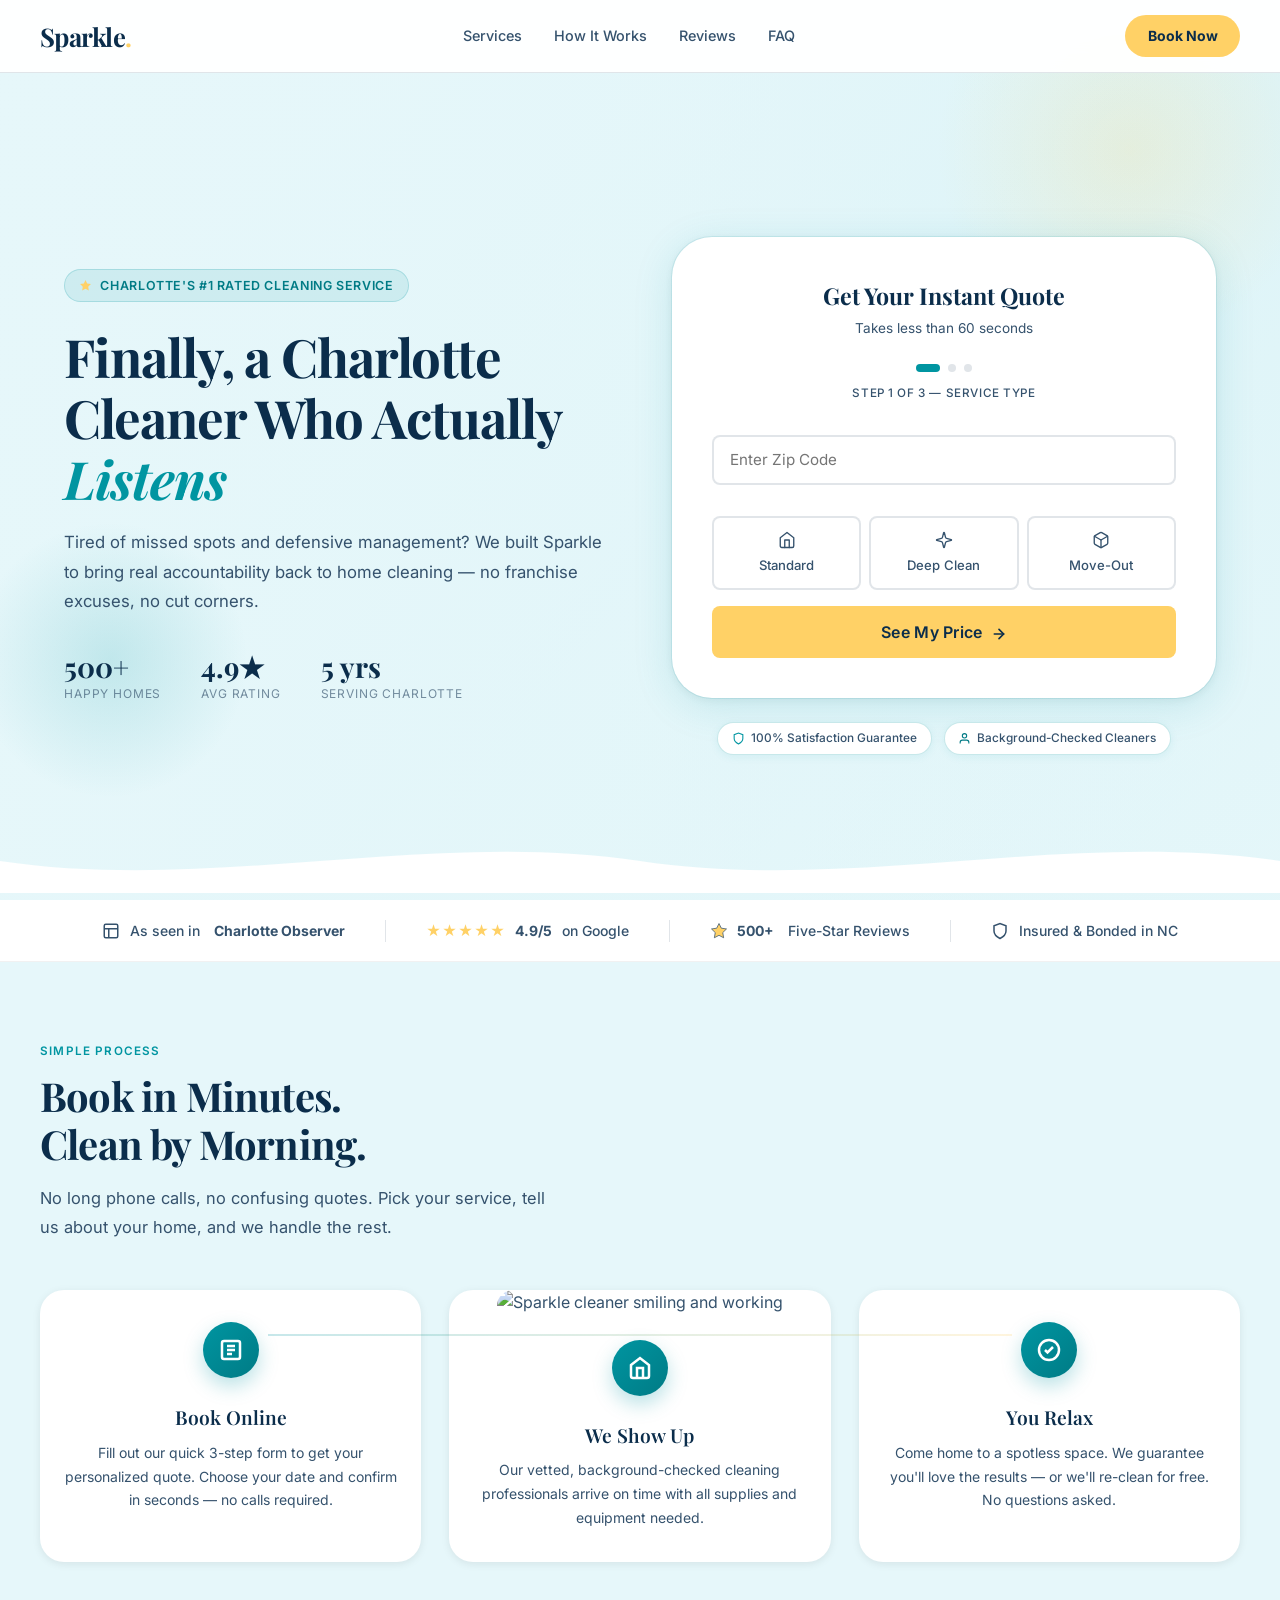
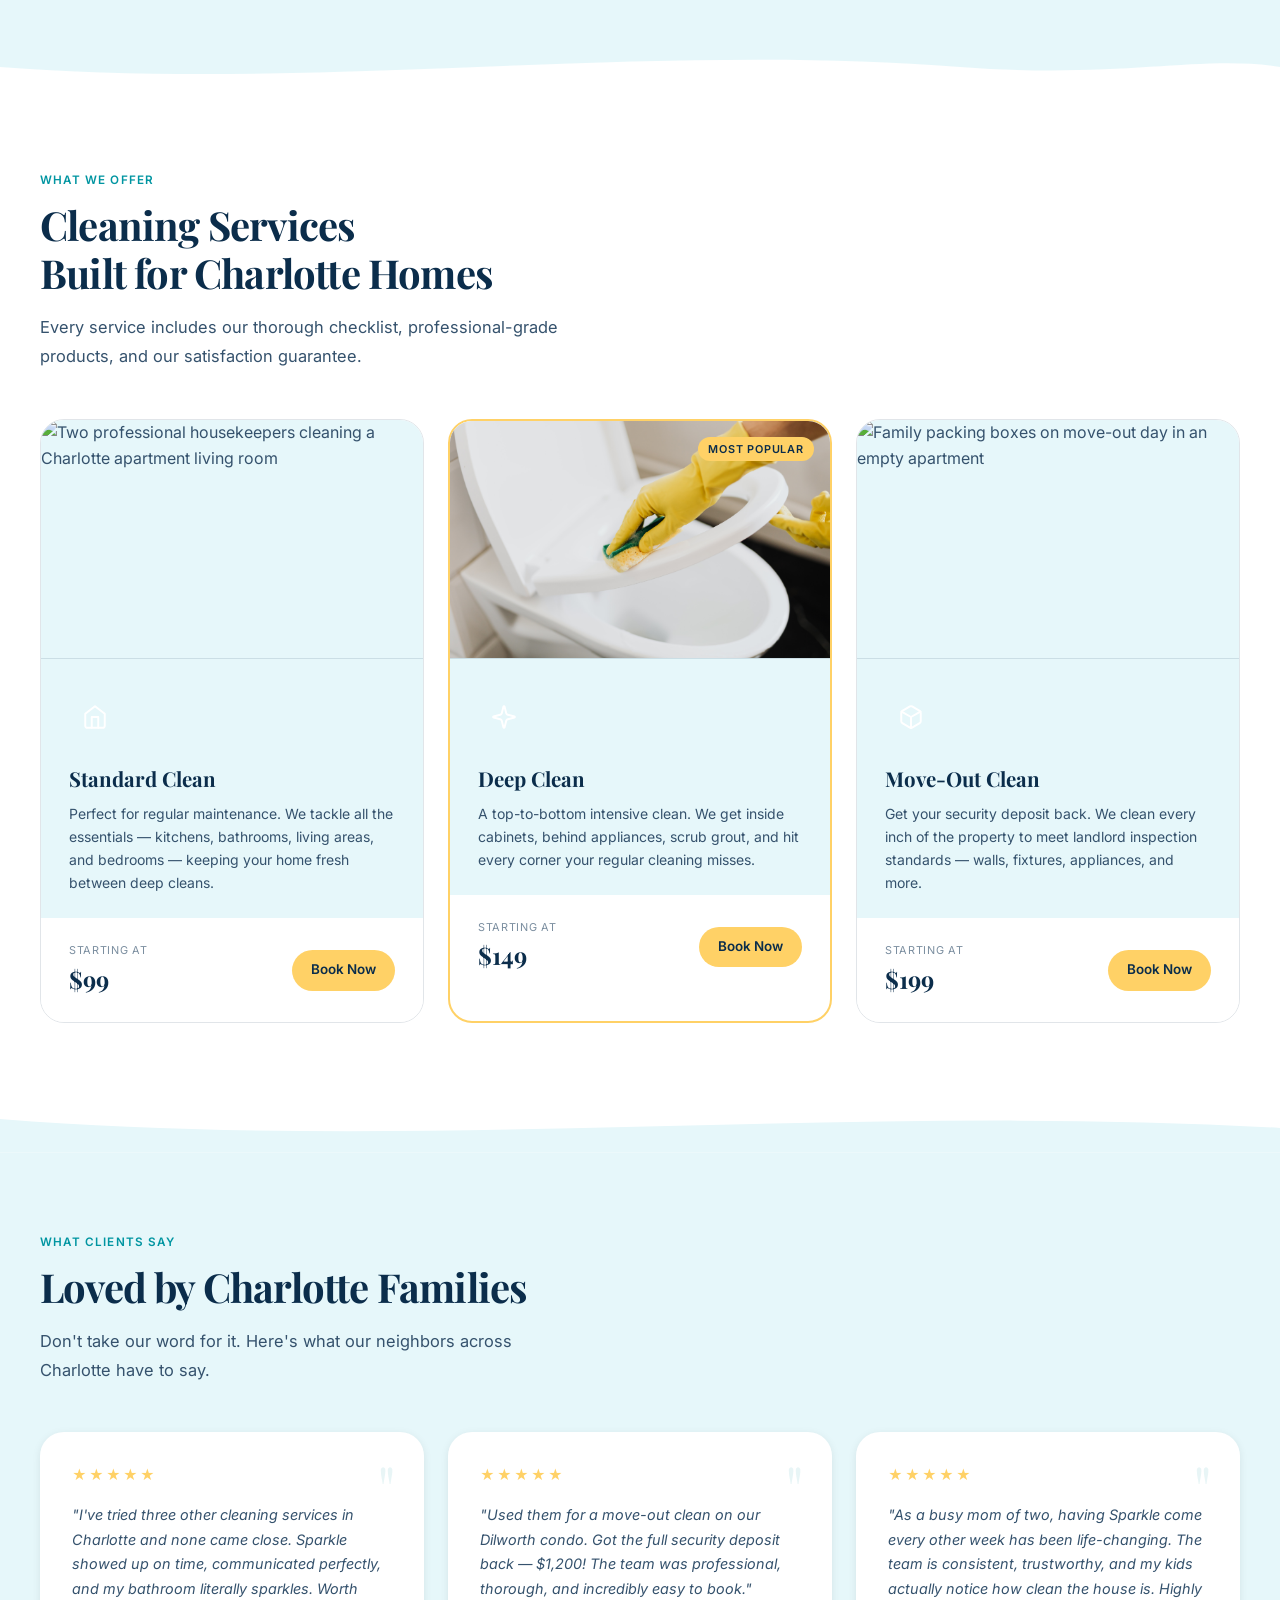
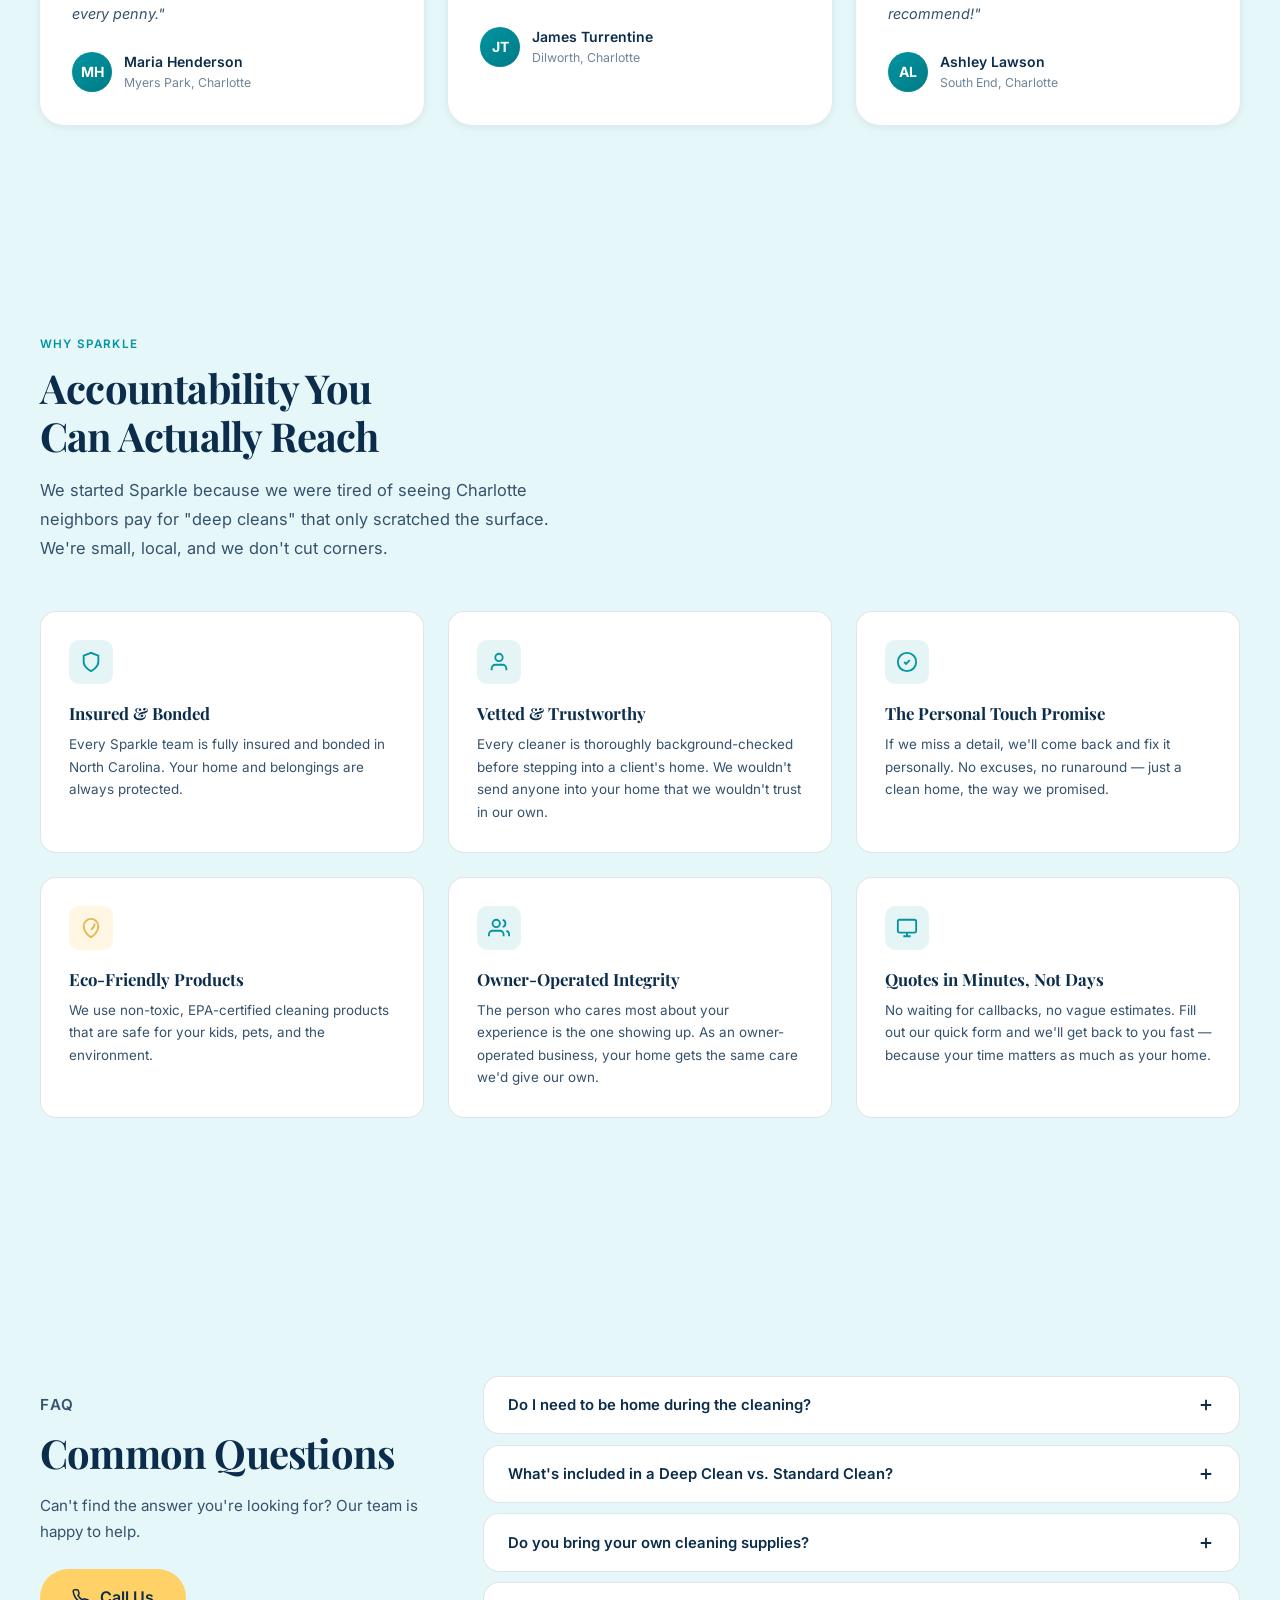
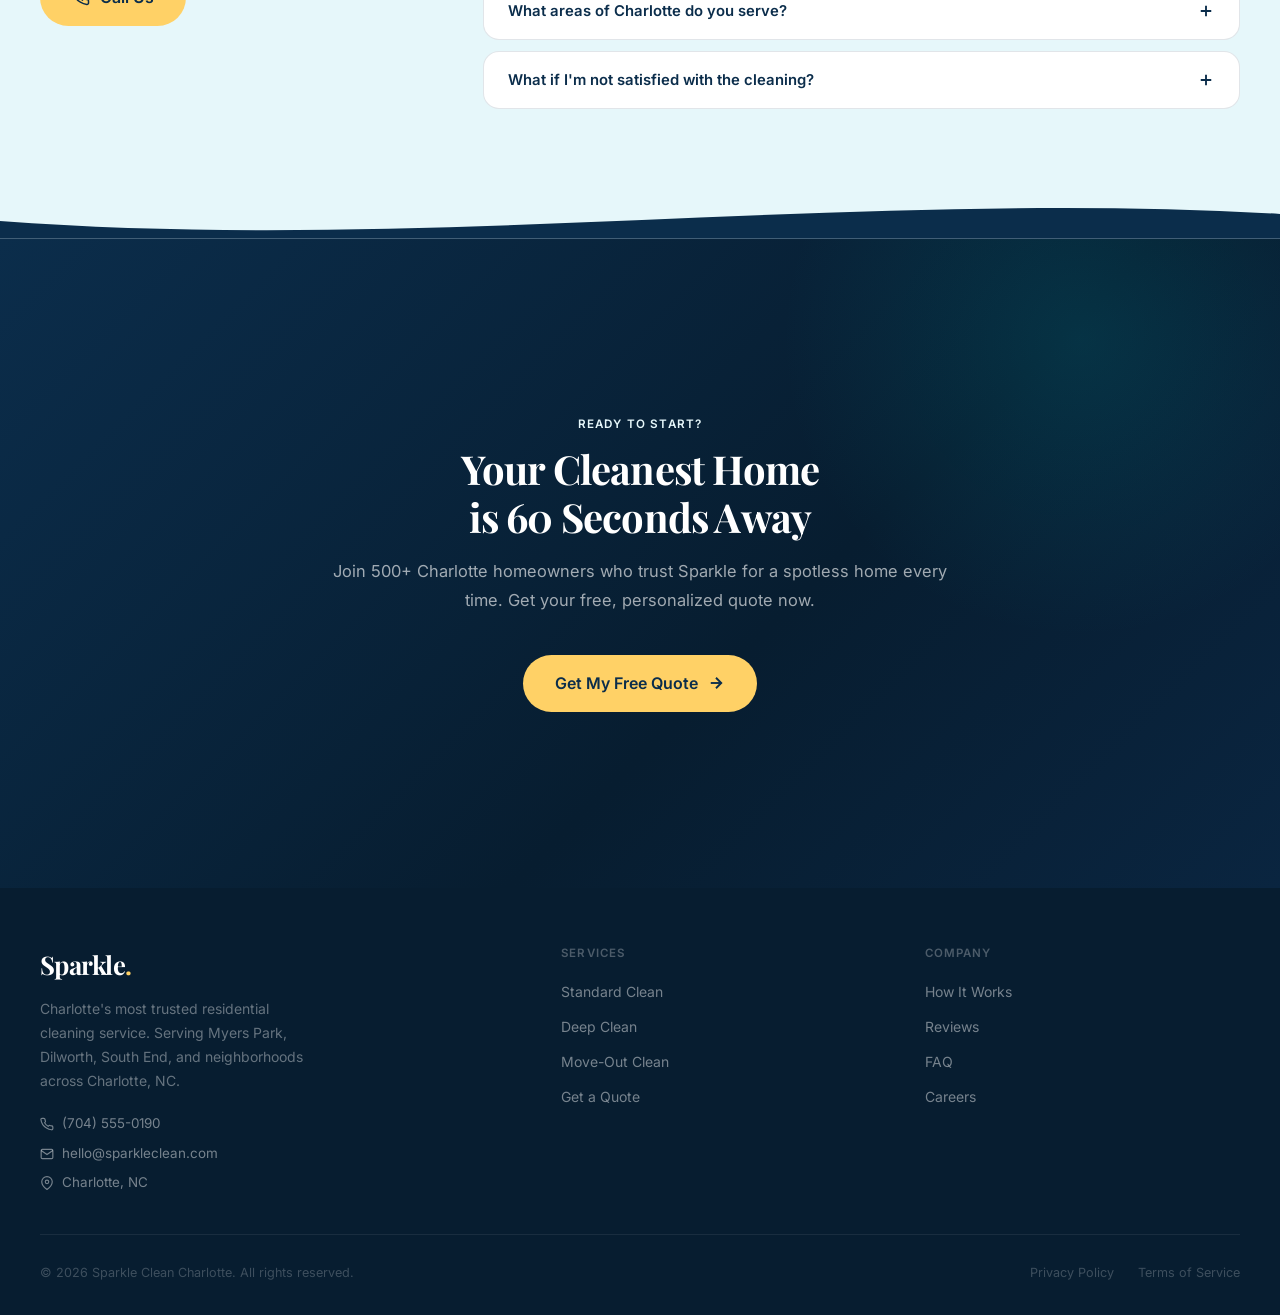
==== index.html @ 05920e5f "first commit" ====
<!DOCTYPE html>
<html lang="en">
<head>
  <meta charset="UTF-8">
  <meta name="viewport" content="width=device-width, initial-scale=1.0">
  <title>Sparkle Clean Charlotte | Professional House Cleaning</title>
  <meta name="description" content="Charlotte's most reliable residential cleaning service. Background-checked cleaners, 100% satisfaction guarantee. Get your instant quote in 60 seconds.">
  <link rel="stylesheet" href="styles.css/style.css">
  <style>
    @import url('https://fonts.googleapis.com/css2?family=Playfair+Display:ital,wght@0,400;0,600;0,700;1,400&family=Inter:wght@300;400;500;600&display=swap');

    *, *::before, *::after { box-sizing: border-box; margin: 0; padding: 0; }

    :root {
      --primary: #0095A1;
      --primary-dark: #007b85;
      --text: #0B2D4B;
      --text-soft: #35526d;
      --base: #FFFFFF;
      --support: #E6F7FA;
      --support-strong: #c9edf2;
      --accent: #FFD166;
      --accent-dark: #e6b84f;
      --line: rgba(11, 45, 75, 0.12);
      --line-strong: rgba(0, 149, 161, 0.22);
      --white: #ffffff;
      --shadow-sm: 0 2px 8px rgba(0,0,0,0.08);
      --shadow-md: 0 8px 32px rgba(0,0,0,0.12);
      --shadow-lg: 0 24px 64px rgba(0,0,0,0.18);
      --radius-sm: 8px;
      --radius-md: 16px;
      --radius-lg: 24px;
      --radius-xl: 40px;
    }

    html { scroll-behavior: smooth; }

    body {
      font-family: 'Inter', sans-serif;
      background: var(--support);
      color: var(--text-soft);
      line-height: 1.6;
      overflow-x: hidden;
    }

    /* ========================
       NAVIGATION
    ======================== */
    .nav {
      position: fixed;
      top: 0; left: 0; right: 0;
      z-index: 1000;
      padding: 0 1.5rem;
      background: rgba(255,255,255,0.95);
      -webkit-backdrop-filter: blur(12px);
      backdrop-filter: blur(12px);
      border-bottom: 1px solid var(--line);
      transition: box-shadow 0.3s ease;
    }

    .nav.scrolled { box-shadow: 0 4px 24px rgba(0,0,0,0.08); }

    .nav-inner {
      max-width: 1200px;
      margin: 0 auto;
      height: 72px;
      display: flex;
      align-items: center;
      justify-content: space-between;
      gap: 2rem;
    }

    .nav-logo {
      font-family: 'Playfair Display', serif;
      font-size: 1.6rem;
      font-weight: 700;
      color: var(--text);
      text-decoration: none;
      letter-spacing: -0.02em;
    }

    .nav-logo span { color: var(--accent); }

    .nav-links {
      display: flex;
      align-items: center;
      gap: 2rem;
      list-style: none;
    }

    .nav-links a {
      font-size: 0.9rem;
      font-weight: 500;
      color: var(--text-soft);
      text-decoration: none;
      transition: color 0.2s;
    }

    .nav-links a:hover { color: var(--primary); }

    .btn-nav {
      background: var(--accent);
      color: var(--text);
      border: none;
      padding: 0.6rem 1.4rem;
      border-radius: 50px;
      font-size: 0.875rem;
      font-weight: 700;
      cursor: pointer;
      text-decoration: none;
      transition: background 0.2s, transform 0.15s;
      white-space: nowrap;
    }

    .btn-nav:hover { background: var(--accent-dark); transform: translateY(-1px); }

    .hamburger {
      display: none;
      flex-direction: column;
      gap: 5px;
      cursor: pointer;
      background: none;
      border: none;
      padding: 4px;
    }

    .hamburger span {
      display: block;
      width: 24px; height: 2px;
      background: var(--text);
      border-radius: 2px;
      transition: all 0.3s;
    }

    .mobile-menu {
      display: none;
      position: fixed;
      top: 72px; left: 0; right: 0;
      background: white;
      padding: 1.5rem;
      border-top: 1px solid rgba(0,0,0,0.06);
      box-shadow: 0 8px 24px rgba(0,0,0,0.08);
      z-index: 999;
    }

    .mobile-menu.open { display: block; }
    .mobile-menu ul { list-style: none; }

    .mobile-menu ul li a {
      display: block;
      padding: 0.85rem 0;
      font-weight: 500;
      color: var(--text-soft);
      text-decoration: none;
      font-size: 1rem;
      border-bottom: 1px solid rgba(0,0,0,0.05);
      transition: color 0.2s;
    }

    .mobile-menu ul li a:hover { color: var(--primary); }

    .mobile-menu .btn-nav {
      display: block;
      text-align: center;
      margin-top: 1rem;
      padding: 0.85rem;
      font-size: 1rem;
    }

    /* ========================
       HERO
    ======================== */
    .hero {
      position: relative;
      min-height: 100svh;
      display: flex;
      align-items: center;
      overflow: hidden;
      background: var(--support);
      padding-top: 72px;
    }

    /* ── Photo swap-in: replace the gradient below with:
          background-image: url('your-room.jpg');
          background-size: cover;
          background-position: center;
       Then the .hero-photo-overlay handles text readability. ── */
    .hero-bg {
      position: absolute;
      inset: 0;
      background-image:
        linear-gradient(135deg, rgba(230, 247, 250, 0.5) 0%, rgba(201, 237, 242, 0.32) 55%, rgba(216, 243, 246, 0.12) 100%);
      background-size: cover;
      background-position: center;
    }

    /* Overlay for when a photo is used — left side fades to white for text legibility */
    .hero-photo-overlay {
      position: absolute;
      inset: 0;
      background: linear-gradient(90deg, rgba(230,247,250,0.95) 0%, rgba(230,247,250,0.65) 50%, rgba(230,247,250,0) 100%);
      pointer-events: none;
    }

    .hero-orb-1 {
      position: absolute;
      width: 420px; height: 420px;
      border-radius: 50%;
      background: radial-gradient(circle, rgba(255, 209, 102, 0.18) 0%, transparent 65%);
      top: -60px; right: -60px;
      animation: float 9s ease-in-out infinite;
    }

    .hero-orb-2 {
      position: absolute;
      width: 300px; height: 300px;
      border-radius: 50%;
      background: radial-gradient(circle, rgba(0, 149, 161, 0.16) 0%, transparent 65%);
      bottom: 10%; left: -40px;
      animation: float 11s ease-in-out infinite reverse;
    }

    @keyframes float {
      0%, 100% { transform: translateY(0) scale(1); }
      50% { transform: translateY(-18px) scale(1.04); }
    }

    .hero-content {
      position: relative;
      z-index: 2;
      max-width: 1200px;
      margin: 0 auto;
      width: 100%;
      padding: 4rem 1.5rem;
      display: grid;
      grid-template-columns: 1fr 1fr;
      gap: 4rem;
      align-items: center;
    }

    .hero-text { color: var(--text); }

    .hero-badge {
      display: inline-flex;
      align-items: center;
      gap: 0.5rem;
      background: rgba(0, 149, 161, 0.1);
      border: 1px solid rgba(0, 149, 161, 0.2);
      color: var(--primary-dark);
      padding: 0.35rem 0.9rem;
      border-radius: 50px;
      font-size: 0.78rem;
      font-weight: 600;
      letter-spacing: 0.05em;
      text-transform: uppercase;
      margin-bottom: 1.5rem;
    }

    .hero-badge svg { width: 13px; height: 13px; fill: var(--accent); }

    .hero h1 {
      font-family: 'Playfair Display', serif;
      font-size: clamp(2.1rem, 5vw, 3.3rem);
      font-weight: 700;
      line-height: 1.15;
      letter-spacing: -0.02em;
      color: var(--text);
      margin-bottom: 1.25rem;
    }

    .hero h1 em { font-style: italic; color: var(--primary); }

    .hero-sub {
      font-size: 1.05rem;
      color: var(--text-soft);
      margin-bottom: 2.25rem;
      line-height: 1.75;
    }

    .hero-stats { display: flex; gap: 2.5rem; flex-wrap: wrap; }

    .hero-stat { display: flex; flex-direction: column; }

    .hero-stat strong {
      font-family: 'Playfair Display', serif;
      font-size: 1.75rem;
      color: var(--text);
      font-weight: 700;
      line-height: 1;
    }

    .hero-stat span {
      font-size: 0.75rem;
      color: var(--text-soft);
      opacity: 0.65;
      text-transform: uppercase;
      letter-spacing: 0.07em;
      margin-top: 0.2rem;
    }

    /* Form Card */
    .form-container {
      background: var(--base);
      border-radius: var(--radius-xl);
      padding: 2.5rem;
      box-shadow: 0 8px 40px rgba(0, 149, 161, 0.14), 0 2px 8px rgba(0,0,0,0.06), 0 0 0 1px rgba(0, 149, 161, 0.1);
    }

    .form-header { text-align: center; margin-bottom: 1.5rem; }

    .form-header h2 {
      font-family: 'Playfair Display', serif;
      font-size: 1.45rem;
      color: var(--text);
      margin-bottom: 0.2rem;
    }

    .form-header p { font-size: 0.85rem; color: var(--text-soft); }

    .progress-dots {
      display: flex;
      justify-content: center;
      align-items: center;
      gap: 0.5rem;
      margin-bottom: 0.75rem;
    }

    .dot {
      width: 8px; height: 8px;
      border-radius: 50%;
      background: rgba(11, 45, 75, 0.12);
      transition: all 0.35s ease;
    }

    .dot.active { width: 24px; border-radius: 4px; background: var(--primary); }
    .dot.done { background: var(--primary); opacity: 0.38; }

    .step-label {
      font-size: 0.73rem;
      color: var(--text-soft);
      text-align: center;
      margin-bottom: 1.4rem;
      font-weight: 500;
      letter-spacing: 0.05em;
      text-transform: uppercase;
    }

    .form-step { display: none; animation: fadeSlide 0.35s ease; }
    .form-step.active { display: block; }

    @keyframes fadeSlide {
      from { opacity: 0; transform: translateX(14px); }
      to { opacity: 1; transform: translateX(0); }
    }

    .form-step input,
    .form-step select {
      width: 100%;
      padding: 0.85rem 1rem;
      border: 2px solid rgba(11, 45, 75, 0.12);
      border-radius: var(--radius-sm);
      font-family: 'Inter', sans-serif;
      font-size: 0.95rem;
      color: var(--text);
      background: rgba(255,255,255,0.78);
      outline: none;
      transition: border-color 0.2s, box-shadow 0.2s;
      margin-bottom: 1rem;
      -webkit-appearance: none;
      appearance: none;
    }

    .form-step input:focus,
    .form-step select:focus {
      border-color: var(--primary);
      box-shadow: 0 0 0 4px rgba(0, 149, 161, 0.12);
      background: var(--base);
    }

    .form-step input.error {
      border-color: #e53e3e;
      box-shadow: 0 0 0 4px rgba(229,62,62,0.07);
    }

    .error-msg {
      font-size: 0.79rem;
      color: #e53e3e;
      margin-top: -0.7rem;
      margin-bottom: 0.75rem;
      display: none;
    }

    .error-msg.visible { display: block; }

    .services {
      display: grid;
      grid-template-columns: repeat(3, 1fr);
      gap: 0.5rem;
      margin-bottom: 1rem;
    }

    .card {
      padding: 0.85rem 0.4rem;
      border: 2px solid rgba(11, 45, 75, 0.12);
      border-radius: var(--radius-sm);
      text-align: center;
      cursor: pointer;
      font-size: 0.82rem;
      font-weight: 500;
      color: var(--text-soft);
      transition: all 0.2s;
      background: rgba(255,255,255,0.78);
      line-height: 1.45;
      -webkit-user-select: none;
      user-select: none;
      display: flex;
      flex-direction: column;
      align-items: center;
      gap: 0.4rem;
    }

    .card:hover { border-color: var(--primary); color: var(--primary); background: rgba(0, 149, 161, 0.06); }

    .card.selected {
      border-color: var(--primary);
      background: rgba(0, 149, 161, 0.1);
      color: var(--primary);
    }

    .select-row {
      display: grid;
      grid-template-columns: 1fr 1fr;
      gap: 0.75rem;
    }

    .select-row select { margin-bottom: 1rem; }

    .btn-arrow { width: 16px; height: 16px; vertical-align: middle; margin-left: 4px; }

    .form-btn {
      width: 100%;
      padding: 1rem;
      background: var(--accent);
      color: var(--text);
      border: none;
      border-radius: var(--radius-sm);
      font-family: 'Inter', sans-serif;
      font-size: 1rem;
      font-weight: 600;
      cursor: pointer;
      transition: background 0.2s, transform 0.15s, box-shadow 0.2s;
      letter-spacing: 0.02em;
    }

    .form-btn:hover {
      background: var(--accent-dark);
      transform: translateY(-1px);
      box-shadow: 0 8px 24px rgba(255, 209, 102, 0.32);
    }

    .form-btn:active { transform: translateY(0); }

    .trust {
      text-align: center;
      font-size: 0.77rem;
      color: var(--text-soft);
      margin-top: 1rem;
      opacity: 0.75;
    }

    .trust-badges {
      display: flex;
      justify-content: center;
      gap: 0.75rem;
      margin-top: 1.5rem;
      flex-wrap: wrap;
    }

    .trust-badge {
      display: flex;
      align-items: center;
      gap: 0.4rem;
      background: var(--base);
      border: 1px solid var(--line-strong);
      border-radius: 50px;
      padding: 0.35rem 0.85rem;
      font-size: 0.74rem;
      color: var(--text-soft);
      font-weight: 500;
      box-shadow: 0 2px 8px rgba(0, 149, 161, 0.08);
    }

    .trust-badge svg { width: 13px; height: 13px; }

    .hero-wave { position: absolute; bottom: -1px; left: 0; right: 0; }

    /* ========================
       SOCIAL PROOF BAR
    ======================== */
    .proof-bar {
      background: var(--base);
      border-bottom: 1px solid rgba(0,0,0,0.055);
      padding: 1.2rem 1.5rem;
    }

    .proof-bar-inner {
      max-width: 1200px;
      margin: 0 auto;
      display: flex;
      align-items: center;
      justify-content: center;
      gap: 2.5rem;
      flex-wrap: wrap;
    }

    .proof-item {
      display: flex;
      align-items: center;
      gap: 0.6rem;
      font-size: 0.875rem;
      color: var(--text-soft);
      font-weight: 500;
    }

    .proof-item svg { stroke: currentColor; }

    .stars { color: var(--accent); letter-spacing: 1px; font-size: 0.9rem; }
    .proof-divider { width: 1px; height: 22px; background: rgba(11, 45, 75, 0.12); }

    /* ========================
       SHARED SECTION STYLES
    ======================== */
    .section { padding: 5rem 1.5rem; position: relative; }
    .section-inner { max-width: 1200px; margin: 0 auto; }

    .section-label {
      font-size: 0.73rem;
      font-weight: 600;
      letter-spacing: 0.1em;
      text-transform: uppercase;
      color: var(--primary);
      margin-bottom: 0.7rem;
    }

    .section-title {
      font-family: 'Playfair Display', serif;
      font-size: clamp(1.75rem, 4vw, 2.5rem);
      font-weight: 700;
      color: var(--text);
      line-height: 1.2;
      letter-spacing: -0.02em;
      margin-bottom: 1rem;
    }

    .section-sub {
      font-size: 1.03rem;
      color: var(--text-soft);
      max-width: 520px;
      line-height: 1.75;
    }

    .wave-divider { overflow: hidden; line-height: 0; }
    .wave-divider svg { display: block; width: 100%; }

    /* ========================
       HOW IT WORKS
    ======================== */
    .how-it-works { background: var(--support); }

    .steps-grid {
      display: grid;
      grid-template-columns: repeat(3, 1fr);
      gap: 1.75rem;
      margin-top: 3rem;
      position: relative;
    }

    .steps-grid::before {
      content: '';
      position: absolute;
      top: 44px;
      left: calc(16.66% + 28px);
      right: calc(16.66% + 28px);
      height: 2px;
      background: linear-gradient(90deg, var(--primary), var(--accent));
      opacity: 0.22;
    }

    .step-card {
      text-align: center;
      padding: 2rem 1.5rem;
      background: var(--base);
      border-radius: var(--radius-lg);
      box-shadow: var(--shadow-sm);
      transition: transform 0.25s, box-shadow 0.25s;
    }

    .step-card:hover { transform: translateY(-4px); box-shadow: var(--shadow-md); }

    .step-num {
      width: 56px; height: 56px;
      background: linear-gradient(135deg, var(--primary), var(--primary-dark));
      border-radius: 50%;
      display: flex;
      align-items: center;
      justify-content: center;
      margin: 0 auto 1.5rem;
      box-shadow: 0 8px 20px rgba(0, 149, 161, 0.28);
    }

    .step-num svg { width: 24px; height: 24px; }

    .step-card h3 {
      font-family: 'Playfair Display', serif;
      font-size: 1.2rem;
      color: var(--text);
      margin-bottom: 0.5rem;
      font-weight: 600;
    }

    .step-card p { font-size: 0.875rem; color: var(--text-soft); line-height: 1.7; }

    .step-card--photo { padding-top: 0; overflow: hidden; }
    .step-card-photo {
      width: 100%;
      height: 160px;
      object-fit: cover;
      object-position: center 20%;
      border-radius: var(--radius-md) var(--radius-md) 0 0;
      margin-bottom: 1.5rem;
    }
    .step-card--photo .step-num { margin-left: auto; margin-right: auto; }

    /* ========================
       SERVICES
    ======================== */
    .services-section { background: var(--base); }

    .services-grid {
      display: grid;
      grid-template-columns: repeat(3, 1fr);
      gap: 1.5rem;
      margin-top: 3rem;
    }

    .service-card {
      border-radius: var(--radius-lg);
      overflow: hidden;
      border: 1px solid var(--line);
      transition: transform 0.25s, box-shadow 0.25s;
      position: relative;
    }

    .service-card:hover { transform: translateY(-4px); box-shadow: var(--shadow-md); }
    .service-card.featured { border: 2px solid var(--accent); }

    .service-card-badge {
      position: absolute;
      top: 1rem; right: 1rem;
      background: var(--accent);
      color: var(--text);
      font-size: 0.68rem;
      font-weight: 600;
      letter-spacing: 0.07em;
      text-transform: uppercase;
      padding: 0.22rem 0.65rem;
      border-radius: 50px;
    }

    .service-card-top { padding: 2rem 1.75rem 1.5rem; background: var(--support); }
    .service-icon {
      width: 52px;
      height: 52px;
      background: linear-gradient(135deg, var(--blue), var(--blue-dark));
      border-radius: 14px;
      display: flex;
      align-items: center;
      justify-content: center;
      margin-bottom: 1.25rem;
    }
    .service-icon svg { width: 26px; height: 26px; stroke: white; }

    .service-card-media {
      aspect-ratio: 16 / 10;
      overflow: hidden;
      background: var(--support);
      border-bottom: 1px solid var(--line);
    }

.service-card-media img {
      width: 100%;
      height: 100%;
      display: block;
      object-fit: cover;
      object-position: center;
    }

    .service-card h3 {
      font-family: 'Playfair Display', serif;
      font-size: 1.28rem;
      color: var(--text);
      margin-bottom: 0.4rem;
    }

    .service-card p { font-size: 0.875rem; color: var(--text-soft); line-height: 1.65; }

    .service-card-bottom {
      padding: 1.5rem 1.75rem;
      display: flex;
      align-items: center;
      justify-content: space-between;
      background: var(--base);
    }

    .price { display: flex; flex-direction: column; }

    .price-label {
      font-size: 0.68rem;
      color: var(--text-soft);
      text-transform: uppercase;
      letter-spacing: 0.06em;
      opacity: 0.65;
    }

    .price-amount {
      font-family: 'Playfair Display', serif;
      font-size: 1.5rem;
      font-weight: 700;
      color: var(--text);
    }

    .btn-book {
      background: var(--accent);
      color: var(--text);
      border: none;
      padding: 0.6rem 1.2rem;
      border-radius: 50px;
      font-size: 0.84rem;
      font-weight: 600;
      cursor: pointer;
      text-decoration: none;
      transition: background 0.2s, transform 0.15s;
    }

    .btn-book:hover { background: var(--accent-dark); transform: translateY(-1px); }

    /* ========================
       REVIEWS
    ======================== */
    .reviews-section { background: var(--support); }

    .reviews-grid {
      display: grid;
      grid-template-columns: repeat(3, 1fr);
      gap: 1.5rem;
      margin-top: 3rem;
    }

    .review-card {
      background: var(--base);
      border-radius: var(--radius-lg);
      padding: 2rem;
      box-shadow: var(--shadow-sm);
      position: relative;
      transition: transform 0.25s, box-shadow 0.25s;
    }

    .review-card:hover { transform: translateY(-3px); box-shadow: var(--shadow-md); }

    .review-quote {
      position: absolute;
      top: 1.5rem; right: 1.75rem;
      font-family: 'Playfair Display', serif;
      font-size: 4rem;
      line-height: 1;
      color: rgba(0, 149, 161, 0.18);
      opacity: 0.5;
    }

    .review-stars { color: var(--accent); font-size: 0.88rem; letter-spacing: 2px; margin-bottom: 1rem; }

    .review-card p {
      font-size: 0.9rem;
      color: var(--text-soft);
      line-height: 1.72;
      margin-bottom: 1.5rem;
      font-style: italic;
    }

    .reviewer { display: flex; align-items: center; gap: 0.75rem; }

    .reviewer-avatar {
      width: 40px; height: 40px;
      border-radius: 50%;
      background: linear-gradient(135deg, var(--primary), var(--primary-dark));
      display: flex;
      align-items: center;
      justify-content: center;
      font-weight: 700;
      font-size: 0.875rem;
      color: white;
      flex-shrink: 0;
    }

    .reviewer-name { font-weight: 600; font-size: 0.875rem; color: var(--text); }
    .reviewer-loc { font-size: 0.77rem; color: var(--text-soft); opacity: 0.7; }

    /* ========================
       TRUST / WHY US
    ======================== */
    .trust-section { background: var(--support); }
    .trust-section .section-title { color: var(--text); }
    .trust-section .section-sub { color: var(--text-soft); }

    .trust-grid {
      display: grid;
      grid-template-columns: repeat(3, 1fr);
      gap: 1.5rem;
      margin-top: 3rem;
    }

    .trust-item {
      background: var(--base);
      border: 1px solid var(--line);
      border-radius: var(--radius-md);
      padding: 1.75rem;
      transition: background 0.2s, border-color 0.2s, box-shadow 0.2s;
    }

    .trust-item:hover {
      border-color: rgba(0, 149, 161, 0.35);
      box-shadow: 0 6px 24px rgba(0, 149, 161, 0.1);
    }

    .trust-icon {
      width: 44px; height: 44px;
      background: rgba(0, 149, 161, 0.1);
      border-radius: 10px;
      display: flex;
      align-items: center;
      justify-content: center;
      margin-bottom: 1rem;
    }

    .trust-icon svg { width: 22px; height: 22px; stroke: var(--primary); fill: none; stroke-width: 2; }

    .trust-icon--green { background: rgba(255, 209, 102, 0.18); }
    .trust-icon--green svg { stroke: var(--accent-dark); }

    .trust-item h3 {
      font-family: 'Playfair Display', serif;
      font-size: 1.05rem;
      color: var(--text);
      margin-bottom: 0.4rem;
    }

    .trust-item p { font-size: 0.84rem; color: var(--text-soft); line-height: 1.68; }

    /* ========================
       FAQ
    ======================== */
    .faq-section { background: var(--support); }

    .faq-layout {
      display: grid;
      grid-template-columns: 1fr 2fr;
      gap: 4rem;
      margin-top: 3rem;
      align-items: start;
    }

    .faq-aside p { font-size: 0.95rem; color: var(--text-soft); line-height: 1.7; margin-top: 1rem; }

    .faq-list { display: flex; flex-direction: column; gap: 0.65rem; }

    .faq-item {
      background: var(--base);
      border-radius: var(--radius-md);
      border: 1px solid var(--line);
      overflow: hidden;
    }

    .faq-question {
      width: 100%;
      background: none;
      border: none;
      padding: 1.2rem 1.5rem;
      display: flex;
      align-items: center;
      justify-content: space-between;
      gap: 1rem;
      cursor: pointer;
      font-family: 'Inter', sans-serif;
      font-size: 0.93rem;
      font-weight: 600;
      color: var(--text);
      text-align: left;
      transition: color 0.2s;
    }

    .faq-question:hover { color: var(--primary); }

    .faq-question svg {
      width: 18px; height: 18px;
      stroke: currentColor;
      fill: none;
      stroke-width: 2.5;
      flex-shrink: 0;
      transition: transform 0.3s ease;
    }

    .faq-item.open .faq-question { color: var(--primary); }
    .faq-item.open .faq-question svg { transform: rotate(45deg); }

    .faq-answer {
      max-height: 0;
      overflow: hidden;
      transition: max-height 0.38s ease;
      padding: 0 1.5rem;
    }

    .faq-answer p {
      font-size: 0.88rem;
      color: var(--text-soft);
      line-height: 1.72;
      padding-bottom: 1.25rem;
    }

    .faq-item.open .faq-answer { max-height: 240px; }

    /* ========================
       FINAL CTA
    ======================== */
    .cta-section {
      background: linear-gradient(135deg, var(--text) 0%, #071d30 60%, #0a2540 100%);
      position: relative;
      overflow: hidden;
    }

    .cta-section::before {
      content: '';
      position: absolute;
      width: 600px; height: 600px;
      border-radius: 50%;
      background: radial-gradient(circle, rgba(0,149,161,0.18) 0%, transparent 70%);
      top: -200px; right: -100px;
    }

    .cta-inner {
      max-width: 700px;
      margin: 0 auto;
      text-align: center;
      padding: 6rem 1.5rem;
      position: relative;
    }

    .cta-inner .section-label { color: var(--support); }
    .cta-inner .section-title { color: white; }
    .cta-inner .section-sub { color: rgba(255,255,255,0.62); max-width: 100%; margin: 0 auto 2.5rem; }

    .btn-cta {
      display: inline-flex;
      align-items: center;
      gap: 0.6rem;
      background: var(--accent);
      color: var(--text);
      border: none;
      padding: 1rem 2rem;
      border-radius: 50px;
      font-family: 'Inter', sans-serif;
      font-size: 1rem;
      font-weight: 600;
      cursor: pointer;
      text-decoration: none;
      transition: background 0.2s, transform 0.15s, box-shadow 0.2s;
    }

    .btn-cta:hover {
      background: var(--accent-dark);
      transform: translateY(-2px);
      box-shadow: 0 12px 32px rgba(255, 209, 102, 0.38);
    }

    .btn-cta svg { width: 18px; height: 18px; }

    /* ========================
       FOOTER
    ======================== */
    footer { background: #071d30; padding: 3.5rem 1.5rem 2rem; }
    .footer-inner { max-width: 1200px; margin: 0 auto; }

    .footer-top {
      display: grid;
      grid-template-columns: 1.5fr 1fr 1fr;
      gap: 3rem;
      padding-bottom: 2.5rem;
      border-bottom: 1px solid rgba(255,255,255,0.07);
    }

    .footer-brand .nav-logo { color: white; display: inline-flex; margin-bottom: 0.75rem; }

    .footer-brand p {
      font-size: 0.875rem;
      color: rgba(255,255,255,0.38);
      line-height: 1.72;
      max-width: 280px;
    }

    .footer-contact { margin-top: 1.25rem; display: flex; flex-direction: column; gap: 0.5rem; }

    .footer-contact a {
      display: flex;
      align-items: center;
      gap: 0.5rem;
      font-size: 0.84rem;
      color: rgba(255,255,255,0.45);
      text-decoration: none;
      transition: color 0.2s;
    }

    .footer-contact a:hover { color: var(--accent); }

    .footer-contact svg {
      width: 14px; height: 14px;
      stroke: currentColor;
      fill: none;
      stroke-width: 2;
      flex-shrink: 0;
    }

    .footer-col h4 {
      font-size: 0.72rem;
      font-weight: 600;
      letter-spacing: 0.1em;
      text-transform: uppercase;
      color: rgba(255,255,255,0.28);
      margin-bottom: 1rem;
    }

    .footer-col ul { list-style: none; display: flex; flex-direction: column; gap: 0.6rem; }

    .footer-col ul a {
      font-size: 0.875rem;
      color: rgba(255,255,255,0.45);
      text-decoration: none;
      transition: color 0.2s;
    }

    .footer-col ul a:hover { color: var(--accent); }

    .footer-bottom {
      padding-top: 1.75rem;
      display: flex;
      align-items: center;
      justify-content: space-between;
      gap: 1rem;
      flex-wrap: wrap;
    }

    .footer-bottom p { font-size: 0.79rem; color: rgba(255,255,255,0.22); }

    .footer-legal { display: flex; gap: 1.5rem; }

    .footer-legal a {
      font-size: 0.79rem;
      color: rgba(255,255,255,0.22);
      text-decoration: none;
      transition: color 0.2s;
    }

    .footer-legal a:hover { color: var(--accent); }

    /* ========================
       UTILITY CLASSES
    ======================== */
    .wave-bg-cream { background: var(--support); }
    .wave-bg-white { background: var(--base); }
    .wave-bg-black { background: #000; }
    .wave-bg-light-blue { background: var(--support); }
    .section-label--on-dark { color: var(--support); }
    .btn-cta--spaced { margin-top: 1.5rem; }
    .proof-brand { margin-left: 0.25rem; }

    /* ========================
       RESPONSIVE
    ======================== */
    @media (max-width: 1024px) {
      .hero-content {
        grid-template-columns: 1fr;
        text-align: center;
        padding: 3rem 1.5rem;
        gap: 2.5rem;
      }
      .hero-stats { justify-content: center; }
      .steps-grid::before { display: none; }
      .services-grid, .reviews-grid { grid-template-columns: 1fr 1fr; }
      .trust-grid { grid-template-columns: 1fr 1fr; }
      .faq-layout { grid-template-columns: 1fr; gap: 2rem; }
      .footer-top { grid-template-columns: 1fr 1fr; }
    }

    @media (max-width: 768px) {
      .nav-links, .btn-nav { display: none; }
      .hamburger { display: flex; }
      .steps-grid { grid-template-columns: 1fr; }
      .services-grid { grid-template-columns: 1fr; }
      .reviews-grid { grid-template-columns: 1fr; }
      .trust-grid { grid-template-columns: 1fr; }
      .proof-bar-inner { gap: 1rem; }
      .proof-divider { display: none; }
      .footer-top { grid-template-columns: 1fr; gap: 2rem; }
      .footer-bottom { flex-direction: column; align-items: flex-start; }
    }

    @media (max-width: 480px) {
      .services { grid-template-columns: 1fr; }
      .select-row { grid-template-columns: 1fr; }
      .form-container { padding: 1.75rem 1.25rem; }
      .trust-badges { flex-direction: column; align-items: center; }
    }
  </style>
</head>
<body>

  <!-- NAV -->
  <nav class="nav" id="mainNav" role="navigation" aria-label="Main navigation">
    <div class="nav-inner">
      <a href="#" class="nav-logo" aria-label="Sparkle Clean home">Sparkle<span>.</span></a>
      <ul class="nav-links" role="list">
        <li><a href="#services">Services</a></li>
        <li><a href="#how-it-works">How It Works</a></li>
        <li><a href="#reviews">Reviews</a></li>
        <li><a href="#faq">FAQ</a></li>
      </ul>
      <a href="#quote" class="btn-nav">Book Now</a>
      <button type="button" class="hamburger" id="hamburgerBtn" aria-label="Toggle menu" aria-expanded="false">
        <span></span><span></span><span></span>
      </button>
    </div>
  </nav>

  <!-- MOBILE MENU -->
  <div class="mobile-menu" id="mobileMenu" role="dialog" aria-label="Mobile navigation">
    <ul>
      <li><a href="#services" onclick="closeMobileMenu()">Services</a></li>
      <li><a href="#how-it-works" onclick="closeMobileMenu()">How It Works</a></li>
      <li><a href="#reviews" onclick="closeMobileMenu()">Reviews</a></li>
      <li><a href="#faq" onclick="closeMobileMenu()">FAQ</a></li>
    </ul>
    <a href="#quote" class="btn-nav" onclick="closeMobileMenu()">Book Now</a>
  </div>

  <!-- HERO -->
  <section class="hero" id="quote" aria-labelledby="hero-heading">
    <div class="hero-bg" aria-hidden="true"></div>
    <div class="hero-photo-overlay" aria-hidden="true"></div>
    <div class="hero-orb-1" aria-hidden="true"></div>
    <div class="hero-orb-2" aria-hidden="true"></div>

    <div class="hero-content">
      <div class="hero-text">
        <div class="hero-badge" aria-hidden="true">
          <svg viewBox="0 0 24 24"><path d="M12 2l3.09 6.26L22 9.27l-5 4.87 1.18 6.88L12 17.77l-6.18 3.25L7 14.14 2 9.27l6.91-1.01L12 2z"/></svg>
          Charlotte's #1 Rated Cleaning Service
        </div>
        <h1 id="hero-heading">Finally, a Charlotte Cleaner Who Actually <em>Listens</em></h1>
        <p class="hero-sub">Tired of missed spots and defensive management? We built Sparkle to bring real accountability back to home cleaning — no franchise excuses, no cut corners.</p>
        <div class="hero-stats">
          <div class="hero-stat">
            <strong>500+</strong>
            <span>Happy Homes</span>
          </div>
          <div class="hero-stat">
            <strong>4.9★</strong>
            <span>Avg Rating</span>
          </div>
          <div class="hero-stat">
            <strong>5 yrs</strong>
            <span>Serving Charlotte</span>
          </div>
        </div>
      </div>

      <!-- QUOTE FORM -->
      <div>
        <div class="form-container">
          <div class="form-header">
            <h2>Get Your Instant Quote</h2>
            <p>Takes less than 60 seconds</p>
          </div>

          <div class="progress-dots" id="progressDots" aria-label="Step progress">
            <div class="dot active" id="dot1"></div>
            <div class="dot" id="dot2"></div>
            <div class="dot" id="dot3"></div>
          </div>

          <p class="step-label" id="stepLabel">Step 1 of 3 — Service Type</p>

          <!-- STEP 1 -->
          <div class="form-step active" id="step1">
            <input type="text" id="zip" placeholder="Enter Zip Code" maxlength="5" inputmode="numeric" required aria-label="Zip code" aria-required="true">
            <p class="error-msg" id="zipError" role="alert">Please enter a valid 5-digit zip code.</p>

            <div class="services" role="group" aria-label="Select a service type">
              <div class="card" data-service="Standard" role="button" tabindex="0" aria-pressed="false">
                <svg viewBox="0 0 24 24" fill="none" stroke="currentColor" stroke-width="1.8" stroke-linecap="round" stroke-linejoin="round" width="18" height="18" aria-hidden="true"><path d="M3 9l9-7 9 7v11a2 2 0 0 1-2 2H5a2 2 0 0 1-2-2z"/><polyline points="9,22 9,12 15,12 15,22"/></svg>
                Standard
              </div>
              <div class="card" data-service="Deep Clean" role="button" tabindex="0" aria-pressed="false">
                <svg viewBox="0 0 24 24" fill="none" stroke="currentColor" stroke-width="1.8" stroke-linecap="round" stroke-linejoin="round" width="18" height="18" aria-hidden="true"><path d="M9.937 15.5A2 2 0 0 0 8.5 14.063l-6.135-1.582a.5.5 0 0 1 0-.962L8.5 9.936A2 2 0 0 0 9.937 8.5l1.582-6.135a.5.5 0 0 1 .963 0L14.063 8.5A2 2 0 0 0 15.5 9.937l6.135 1.581a.5.5 0 0 1 0 .964L15.5 14.063a2 2 0 0 0-1.437 1.437l-1.582 6.135a.5.5 0 0 1-.963 0z"/></svg>
                Deep Clean
              </div>
              <div class="card" data-service="Move-Out" role="button" tabindex="0" aria-pressed="false">
                <svg viewBox="0 0 24 24" fill="none" stroke="currentColor" stroke-width="1.8" stroke-linecap="round" stroke-linejoin="round" width="18" height="18" aria-hidden="true"><path d="M21 16V8a2 2 0 0 0-1-1.73l-7-4a2 2 0 0 0-2 0l-7 4A2 2 0 0 0 3 8v8a2 2 0 0 0 1 1.73l7 4a2 2 0 0 0 2 0l7-4A2 2 0 0 0 21 16z"/><polyline points="3.27 6.96 12 12.01 20.73 6.96"/><line x1="12" y1="22.08" x2="12" y2="12"/></svg>
                Move-Out
              </div>
            </div>

            <button type="button" class="form-btn" onclick="nextStep(2)">See My Price <svg class="btn-arrow" viewBox="0 0 24 24" fill="none" stroke="currentColor" stroke-width="2.5" stroke-linecap="round" stroke-linejoin="round" aria-hidden="true"><line x1="5" y1="12" x2="19" y2="12"/><polyline points="12 5 19 12 12 19"/></svg></button>
          </div>

          <!-- STEP 2 -->
          <div class="form-step" id="step2">
            <div class="select-row">
              <select id="bedrooms" aria-label="Number of bedrooms">
                <option value="">Bedrooms</option>
                <option>1</option>
                <option>2</option>
                <option>3</option>
                <option>4+</option>
              </select>
              <select id="bathrooms" aria-label="Number of bathrooms">
                <option value="">Bathrooms</option>
                <option>1</option>
                <option>2</option>
                <option>3+</option>
              </select>
            </div>
            <button type="button" class="form-btn" onclick="nextStep(3)">Continue <svg class="btn-arrow" viewBox="0 0 24 24" fill="none" stroke="currentColor" stroke-width="2.5" stroke-linecap="round" stroke-linejoin="round" aria-hidden="true"><line x1="5" y1="12" x2="19" y2="12"/><polyline points="12 5 19 12 12 19"/></svg></button>
          </div>

          <!-- STEP 3 -->
          <div class="form-step" id="step3">
            <input type="text" id="name" placeholder="Full Name" autocomplete="name" aria-label="Full name">
            <input type="email" id="email" placeholder="Email Address" autocomplete="email" aria-label="Email address">
            <input type="tel" id="phone" placeholder="Phone Number" autocomplete="tel" aria-label="Phone number">
            <button type="button" class="form-btn" onclick="submitForm()">Get My Free Quote <svg class="btn-arrow" viewBox="0 0 24 24" fill="none" stroke="currentColor" stroke-width="2.5" stroke-linecap="round" stroke-linejoin="round" aria-hidden="true"><line x1="5" y1="12" x2="19" y2="12"/><polyline points="12 5 19 12 12 19"/></svg></button>
          </div>
        </div>

        <div class="trust-badges">
          <div class="trust-badge">
            <svg viewBox="0 0 24 24" fill="none" stroke="#0095A1" stroke-width="2"><path d="M12 22s8-4 8-10V5l-8-3-8 3v7c0 6 8 10 8 10z"/></svg>
            100% Satisfaction Guarantee
          </div>
          <div class="trust-badge">
            <svg viewBox="0 0 24 24" fill="none" stroke="#007a85" stroke-width="2"><path d="M20 21v-2a4 4 0 0 0-4-4H8a4 4 0 0 0-4 4v2"/><circle cx="12" cy="7" r="4"/></svg>
            Background-Checked Cleaners
          </div>
        </div>
      </div>
    </div>

    <div class="hero-wave" aria-hidden="true">
      <svg viewBox="0 0 1440 72" preserveAspectRatio="none" xmlns="http://www.w3.org/2000/svg">
        <path d="M0,36 C240,72 480,0 720,36 C960,72 1200,0 1440,36 L1440,72 L0,72 Z" fill="#ffffff"/>
      </svg>
    </div>
  </section>

  <!-- SOCIAL PROOF BAR -->
  <section class="proof-bar" aria-label="Social proof">
    <div class="proof-bar-inner">
      <div class="proof-item">
        <svg width="18" height="18" viewBox="0 0 24 24" fill="none" stroke="#3d6070" stroke-width="2"><rect x="3" y="3" width="18" height="18" rx="2"/><path d="M3 9h18"/><path d="M9 21V9"/></svg>
        As seen in <strong class="proof-brand">Charlotte Observer</strong>
      </div>
      <div class="proof-divider" aria-hidden="true"></div>
      <div class="proof-item">
        <span class="stars" aria-label="5 stars">★★★★★</span>
        <strong>4.9/5</strong> on Google
      </div>
      <div class="proof-divider" aria-hidden="true"></div>
      <div class="proof-item">
        <svg width="18" height="18" viewBox="0 0 24 24" fill="#FFD166"><path d="M12 2l3.09 6.26L22 9.27l-5 4.87 1.18 6.88L12 17.77l-6.18 3.25L7 14.14 2 9.27l6.91-1.01L12 2z"/></svg>
        <strong>500+</strong>&nbsp;Five-Star Reviews
      </div>
      <div class="proof-divider" aria-hidden="true"></div>
      <div class="proof-item">
        <svg width="18" height="18" viewBox="0 0 24 24" fill="none" stroke="#3d6070" stroke-width="2"><path d="M12 22s8-4 8-10V5l-8-3-8 3v7c0 6 8 10 8 10z"/></svg>
        Insured &amp; Bonded in NC
      </div>
    </div>
  </section>

  <!-- HOW IT WORKS -->
  <section class="section how-it-works" id="how-it-works" aria-labelledby="hiw-heading">
    <div class="section-inner">
      <p class="section-label">Simple Process</p>
      <h2 class="section-title" id="hiw-heading">Book in Minutes.<br>Clean by Morning.</h2>
      <p class="section-sub">No long phone calls, no confusing quotes. Pick your service, tell us about your home, and we handle the rest.</p>

      <div class="steps-grid">
        <div class="step-card">
          <div class="step-num" aria-hidden="true">
            <svg viewBox="0 0 24 24" fill="none" stroke="white" stroke-width="2.5"><rect x="3" y="3" width="18" height="18" rx="2"/><path d="M8 12h8M8 8h8M8 16h5"/></svg>
          </div>
          <h3>Book Online</h3>
          <p>Fill out our quick 3-step form to get your personalized quote. Choose your date and confirm in seconds — no calls required.</p>
        </div>
        <div class="step-card step-card--photo">
          <img src="images/janitor cleaning desk.png" alt="Sparkle cleaner smiling and working" class="step-card-photo">
          <div class="step-num" aria-hidden="true">
            <svg viewBox="0 0 24 24" fill="none" stroke="white" stroke-width="2.5"><path d="M3 9l9-7 9 7v11a2 2 0 0 1-2 2H5a2 2 0 0 1-2-2z"/><polyline points="9,22 9,12 15,12 15,22"/></svg>
          </div>
          <h3>We Show Up</h3>
          <p>Our vetted, background-checked cleaning professionals arrive on time with all supplies and equipment needed.</p>
        </div>
        <div class="step-card">
          <div class="step-num" aria-hidden="true">
            <svg viewBox="0 0 24 24" fill="none" stroke="white" stroke-width="2.5"><circle cx="12" cy="12" r="10"/><path d="M8 12l2.5 2.5L16 9"/></svg>
          </div>
          <h3>You Relax</h3>
          <p>Come home to a spotless space. We guarantee you'll love the results — or we'll re-clean for free. No questions asked.</p>
        </div>
      </div>
    </div>
  </section>

  <div class="wave-divider wave-bg-cream" aria-hidden="true">
    <svg viewBox="0 0 1440 56" preserveAspectRatio="none" xmlns="http://www.w3.org/2000/svg">
      <path d="M0,28 C360,56 720,0 1080,28 C1260,42 1350,14 1440,28 L1440,56 L0,56 Z" fill="white"/>
    </svg>
  </div>

  <!-- SERVICES -->
  <section class="section services-section" id="services" aria-labelledby="services-heading">
    <div class="section-inner">
      <p class="section-label">What We Offer</p>
      <h2 class="section-title" id="services-heading">Cleaning Services<br>Built for Charlotte Homes</h2>
      <p class="section-sub">Every service includes our thorough checklist, professional-grade products, and our satisfaction guarantee.</p>

      <div class="services-grid">
        <div class="service-card">
          <div class="service-card-media">
            <img src="images/Housekeepers cleaning apartment.png" alt="Two professional housekeepers cleaning a Charlotte apartment living room">
          </div>
          <div class="service-card-top">
            <span class="service-icon" aria-hidden="true">
              <svg viewBox="0 0 24 24" fill="none" stroke-width="1.8" stroke-linecap="round" stroke-linejoin="round"><path d="M3 9l9-7 9 7v11a2 2 0 0 1-2 2H5a2 2 0 0 1-2-2z"/><polyline points="9,22 9,12 15,12 15,22"/></svg>
            </span>
            <h3>Standard Clean</h3>
            <p>Perfect for regular maintenance. We tackle all the essentials — kitchens, bathrooms, living areas, and bedrooms — keeping your home fresh between deep cleans.</p>
          </div>
          <div class="service-card-bottom">
            <div class="price">
              <span class="price-label">Starting at</span>
              <span class="price-amount">$99</span>
            </div>
            <a href="#quote" class="btn-book">Book Now</a>
          </div>
        </div>

        <div class="service-card featured">
          <div class="service-card-badge">Most Popular</div>
          <div class="service-card-media">
            <img src="images/bathroom_clean.png" alt="Cleaner sanitizing a bathroom toilet seat during a deep clean">
          </div>
          <div class="service-card-top">
            <span class="service-icon" aria-hidden="true">
              <svg viewBox="0 0 24 24" fill="none" stroke-width="1.8" stroke-linecap="round" stroke-linejoin="round"><path d="M9.937 15.5A2 2 0 0 0 8.5 14.063l-6.135-1.582a.5.5 0 0 1 0-.962L8.5 9.936A2 2 0 0 0 9.937 8.5l1.582-6.135a.5.5 0 0 1 .963 0L14.063 8.5A2 2 0 0 0 15.5 9.937l6.135 1.581a.5.5 0 0 1 0 .964L15.5 14.063a2 2 0 0 0-1.437 1.437l-1.582 6.135a.5.5 0 0 1-.963 0z"/></svg>
            </span>
            <h3>Deep Clean</h3>
            <p>A top-to-bottom intensive clean. We get inside cabinets, behind appliances, scrub grout, and hit every corner your regular cleaning misses.</p>
          </div>
          <div class="service-card-bottom">
            <div class="price">
              <span class="price-label">Starting at</span>
              <span class="price-amount">$149</span>
            </div>
            <a href="#quote" class="btn-book">Book Now</a>
          </div>
        </div>

        <div class="service-card">
          <div class="service-card-media">
            <img src="images/Move out day.png" alt="Family packing boxes on move-out day in an empty apartment">
          </div>
          <div class="service-card-top">
            <span class="service-icon" aria-hidden="true">
              <svg viewBox="0 0 24 24" fill="none" stroke-width="1.8" stroke-linecap="round" stroke-linejoin="round"><path d="M21 16V8a2 2 0 0 0-1-1.73l-7-4a2 2 0 0 0-2 0l-7 4A2 2 0 0 0 3 8v8a2 2 0 0 0 1 1.73l7 4a2 2 0 0 0 2 0l7-4A2 2 0 0 0 21 16z"/><polyline points="3.27 6.96 12 12.01 20.73 6.96"/><line x1="12" y1="22.08" x2="12" y2="12"/></svg>
            </span>
            <h3>Move-Out Clean</h3>
            <p>Get your security deposit back. We clean every inch of the property to meet landlord inspection standards — walls, fixtures, appliances, and more.</p>
          </div>
          <div class="service-card-bottom">
            <div class="price">
              <span class="price-label">Starting at</span>
              <span class="price-amount">$199</span>
            </div>
            <a href="#quote" class="btn-book">Book Now</a>
          </div>
        </div>
      </div>
    </div>
  </section>

  <div class="wave-divider wave-bg-white" aria-hidden="true">
    <svg viewBox="0 0 1440 56" preserveAspectRatio="none" xmlns="http://www.w3.org/2000/svg">
      <path d="M0,18 C480,56 960,0 1440,28 L1440,56 L0,56 Z" fill="var(--support)"/>
    </svg>
  </div>

  <!-- REVIEWS -->
  <section class="section reviews-section" id="reviews" aria-labelledby="reviews-heading">
    <div class="section-inner">
      <p class="section-label">What Clients Say</p>
      <h2 class="section-title" id="reviews-heading">Loved by Charlotte Families</h2>
      <p class="section-sub">Don't take our word for it. Here's what our neighbors across Charlotte have to say.</p>

      <div class="reviews-grid">
        <article class="review-card">
          <span class="review-quote" aria-hidden="true">"</span>
          <div class="review-stars" aria-label="5 out of 5 stars">★★★★★</div>
          <p>"I've tried three other cleaning services in Charlotte and none came close. Sparkle showed up on time, communicated perfectly, and my bathroom literally sparkles. Worth every penny."</p>
          <div class="reviewer">
            <div class="reviewer-avatar" aria-hidden="true">MH</div>
            <div>
              <div class="reviewer-name">Maria Henderson</div>
              <div class="reviewer-loc">Myers Park, Charlotte</div>
            </div>
          </div>
        </article>

        <article class="review-card">
          <span class="review-quote" aria-hidden="true">"</span>
          <div class="review-stars" aria-label="5 out of 5 stars">★★★★★</div>
          <p>"Used them for a move-out clean on our Dilworth condo. Got the full security deposit back — $1,200! The team was professional, thorough, and incredibly easy to book."</p>
          <div class="reviewer">
            <div class="reviewer-avatar" aria-hidden="true">JT</div>
            <div>
              <div class="reviewer-name">James Turrentine</div>
              <div class="reviewer-loc">Dilworth, Charlotte</div>
            </div>
          </div>
        </article>

        <article class="review-card">
          <span class="review-quote" aria-hidden="true">"</span>
          <div class="review-stars" aria-label="5 out of 5 stars">★★★★★</div>
          <p>"As a busy mom of two, having Sparkle come every other week has been life-changing. The team is consistent, trustworthy, and my kids actually notice how clean the house is. Highly recommend!"</p>
          <div class="reviewer">
            <div class="reviewer-avatar" aria-hidden="true">AL</div>
            <div>
              <div class="reviewer-name">Ashley Lawson</div>
              <div class="reviewer-loc">South End, Charlotte</div>
            </div>
          </div>
        </article>
      </div>
    </div>
  </section>

  <div class="wave-divider wave-bg-cream" aria-hidden="true">
    <svg viewBox="0 0 1440 56" preserveAspectRatio="none" xmlns="http://www.w3.org/2000/svg">
      <path d="M0,0 C360,56 1080,0 1440,36 L1440,56 L0,56 Z" fill="#E6F7FA"/>
    </svg>
  </div>

  <!-- TRUST / WHY US -->
  <section class="section trust-section" aria-labelledby="trust-heading">
    <div class="section-inner">
      <p class="section-label">Why Sparkle</p>
      <h2 class="section-title" id="trust-heading">Accountability You<br>Can Actually Reach</h2>
      <p class="section-sub">We started Sparkle because we were tired of seeing Charlotte neighbors pay for "deep cleans" that only scratched the surface. We're small, local, and we don't cut corners.</p>

      <div class="trust-grid">
        <div class="trust-item">
          <div class="trust-icon">
            <svg viewBox="0 0 24 24"><path d="M12 22s8-4 8-10V5l-8-3-8 3v7c0 6 8 10 8 10z"/></svg>
          </div>
          <h3>Insured &amp; Bonded</h3>
          <p>Every Sparkle team is fully insured and bonded in North Carolina. Your home and belongings are always protected.</p>
        </div>
        <div class="trust-item">
          <div class="trust-icon">
            <svg viewBox="0 0 24 24"><path d="M20 21v-2a4 4 0 0 0-4-4H8a4 4 0 0 0-4 4v2"/><circle cx="12" cy="7" r="4"/></svg>
          </div>
          <h3>Vetted &amp; Trustworthy</h3>
          <p>Every cleaner is thoroughly background-checked before stepping into a client's home. We wouldn't send anyone into your home that we wouldn't trust in our own.</p>
        </div>
        <div class="trust-item">
          <div class="trust-icon">
            <svg viewBox="0 0 24 24"><circle cx="12" cy="12" r="10"/><path d="M9 12l2 2 4-4"/></svg>
          </div>
          <h3>The Personal Touch Promise</h3>
          <p>If we miss a detail, we'll come back and fix it personally. No excuses, no runaround — just a clean home, the way we promised.</p>
        </div>
        <div class="trust-item">
          <div class="trust-icon trust-icon--green">
            <svg viewBox="0 0 24 24"><path d="M12 22s-8-4.5-8-11.8A8 8 0 0 1 12 2a8 8 0 0 1 8 8.2c0 7.3-8 11.8-8 11.8z"/><path d="M12 14c2.5-2 4-4.5 4-7"/></svg>
          </div>
          <h3>Eco-Friendly Products</h3>
          <p>We use non-toxic, EPA-certified cleaning products that are safe for your kids, pets, and the environment.</p>
        </div>
        <div class="trust-item">
          <div class="trust-icon">
            <svg viewBox="0 0 24 24"><path d="M17 21v-2a4 4 0 0 0-4-4H5a4 4 0 0 0-4 4v2"/><circle cx="9" cy="7" r="4"/><path d="M23 21v-2a4 4 0 0 0-3-3.87"/><path d="M16 3.13a4 4 0 0 1 0 7.75"/></svg>
          </div>
          <h3>Owner-Operated Integrity</h3>
          <p>The person who cares most about your experience is the one showing up. As an owner-operated business, your home gets the same care we'd give our own.</p>
        </div>
        <div class="trust-item">
          <div class="trust-icon">
            <svg viewBox="0 0 24 24"><rect x="2" y="3" width="20" height="14" rx="2"/><path d="M8 21h8M12 17v4"/></svg>
          </div>
          <h3>Quotes in Minutes, Not Days</h3>
          <p>No waiting for callbacks, no vague estimates. Fill out our quick form and we'll get back to you fast — because your time matters as much as your home.</p>
        </div>
      </div>
    </div>
  </section>

  <div class="wave-divider wave-bg-light-blue" aria-hidden="true">
    <svg viewBox="0 0 1440 56" preserveAspectRatio="none" xmlns="http://www.w3.org/2000/svg">
      <path d="M0,28 C480,0 960,56 1440,18 L1440,56 L0,56 Z" fill="var(--support)"/>
    </svg>
  </div>

  <!-- FAQ -->
  <section class="section faq-section" id="faq" aria-labelledby="faq-heading">
    <div class="section-inner">
      <div class="faq-layout">
        <div class="faq-aside">
          <p class="section-label">FAQ</p>
          <h2 class="section-title" id="faq-heading">Common Questions</h2>
          <p>Can't find the answer you're looking for? Our team is happy to help.</p>
          <a href="tel:7045550190" class="btn-cta btn-cta--spaced">
            <svg viewBox="0 0 24 24" fill="none" stroke="#0B2D4B" stroke-width="2"><path d="M22 16.92v3a2 2 0 0 1-2.18 2 19.79 19.79 0 0 1-8.63-3.07A19.5 19.5 0 0 1 4.69 13 19.79 19.79 0 0 1 1.61 4.45 2 2 0 0 1 3.59 2.27h3a2 2 0 0 1 2 1.72c.127.96.361 1.903.7 2.81a2 2 0 0 1-.45 2.11L7.91 9.91a16 16 0 0 0 6.09 6.09l.91-.91a2 2 0 0 1 2.11-.45c.907.339 1.85.573 2.81.7A2 2 0 0 1 22 16.92z"/></svg>
            Call Us
          </a>
        </div>

        <div class="faq-list">
          <div class="faq-item">
            <button type="button" class="faq-question" aria-expanded="false">
              Do I need to be home during the cleaning?
              <svg viewBox="0 0 24 24"><line x1="12" y1="5" x2="12" y2="19"/><line x1="5" y1="12" x2="19" y2="12"/></svg>
            </button>
            <div class="faq-answer">
              <p>Nope! Many of our clients provide a key or entry code so we can clean while they're at work or out. All cleaners are background-checked and bonded. You'll get a notification when we arrive and when we're done.</p>
            </div>
          </div>

          <div class="faq-item">
            <button type="button" class="faq-question" aria-expanded="false">
              What's included in a Deep Clean vs. Standard Clean?
              <svg viewBox="0 0 24 24"><line x1="12" y1="5" x2="12" y2="19"/><line x1="5" y1="12" x2="19" y2="12"/></svg>
            </button>
            <div class="faq-answer">
              <p>Standard cleans cover all regular surfaces, appliance exteriors, bathrooms, and floors. Deep cleans add inside-appliance cleaning, cabinet interiors, baseboards, light fixtures, and grout scrubbing. We recommend a Deep Clean for first-time clients.</p>
            </div>
          </div>

          <div class="faq-item">
            <button type="button" class="faq-question" aria-expanded="false">
              Do you bring your own cleaning supplies?
              <svg viewBox="0 0 24 24"><line x1="12" y1="5" x2="12" y2="19"/><line x1="5" y1="12" x2="19" y2="12"/></svg>
            </button>
            <div class="faq-answer">
              <p>Yes, we bring everything — professional-grade equipment and EPA-certified eco-friendly products. If you have specific product preferences for certain surfaces, just note them during booking.</p>
            </div>
          </div>

          <div class="faq-item">
            <button type="button" class="faq-question" aria-expanded="false">
              What areas of Charlotte do you serve?
              <svg viewBox="0 0 24 24"><line x1="12" y1="5" x2="12" y2="19"/><line x1="5" y1="12" x2="19" y2="12"/></svg>
            </button>
            <div class="faq-answer">
              <p>We serve all of Charlotte and surrounding areas including Myers Park, Dilworth, South End, NoDa, Ballantyne, Steele Creek, Huntersville, Cornelius, and Matthews. Enter your zip code in the form to confirm availability.</p>
            </div>
          </div>

          <div class="faq-item">
            <button type="button" class="faq-question" aria-expanded="false">
              What if I'm not satisfied with the cleaning?
              <svg viewBox="0 0 24 24"><line x1="12" y1="5" x2="12" y2="19"/><line x1="5" y1="12" x2="19" y2="12"/></svg>
            </button>
            <div class="faq-answer">
              <p>We stand behind every clean with our 100% Satisfaction Guarantee. If anything isn't up to your standards, contact us within 24 hours and we'll return to re-clean the affected area for free. No hassle, no questions.</p>
            </div>
          </div>
        </div>
      </div>
    </div>
  </section>

  <div class="wave-divider wave-bg-cream" aria-hidden="true">
    <svg viewBox="0 0 1440 56" preserveAspectRatio="none" xmlns="http://www.w3.org/2000/svg">
      <path d="M0,36 C480,72 960,0 1440,28 L1440,56 L0,56 Z" fill="#0B2D4B"/>
    </svg>
  </div>

  <!-- FINAL CTA -->
  <section class="section cta-section" aria-labelledby="cta-heading">
    <div class="cta-inner">
      <p class="section-label">Ready to Start?</p>
      <h2 class="section-title" id="cta-heading">Your Cleanest Home<br>is 60 Seconds Away</h2>
      <p class="section-sub">Join 500+ Charlotte homeowners who trust Sparkle for a spotless home every time. Get your free, personalized quote now.</p>
      <a href="#quote" class="btn-cta">
        Get My Free Quote
        <svg viewBox="0 0 24 24" fill="none" stroke="#0B2D4B" stroke-width="2.5"><line x1="5" y1="12" x2="19" y2="12"/><polyline points="12 5 19 12 12 19"/></svg>
      </a>
    </div>
  </section>

  <!-- FOOTER -->
  <footer role="contentinfo">
    <div class="footer-inner">
      <div class="footer-top">
        <div class="footer-brand">
          <a href="#" class="nav-logo">Sparkle<span>.</span></a>
          <p>Charlotte's most trusted residential cleaning service. Serving Myers Park, Dilworth, South End, and neighborhoods across Charlotte, NC.</p>
          <div class="footer-contact">
            <a href="tel:7045550190">
              <svg viewBox="0 0 24 24"><path d="M22 16.92v3a2 2 0 0 1-2.18 2 19.79 19.79 0 0 1-8.63-3.07A19.5 19.5 0 0 1 4.69 13 19.79 19.79 0 0 1 1.61 4.45 2 2 0 0 1 3.59 2.27h3a2 2 0 0 1 2 1.72c.127.96.361 1.903.7 2.81a2 2 0 0 1-.45 2.11L7.91 9.91a16 16 0 0 0 6.09 6.09l.91-.91a2 2 0 0 1 2.11-.45c.907.339 1.85.573 2.81.7A2 2 0 0 1 22 16.92z"/></svg>
              (704) 555-0190
            </a>
            <a href="mailto:hello@sparkleclean.com">
              <svg viewBox="0 0 24 24"><path d="M4 4h16c1.1 0 2 .9 2 2v12c0 1.1-.9 2-2 2H4c-1.1 0-2-.9-2-2V6c0-1.1.9-2 2-2z"/><polyline points="22,6 12,13 2,6"/></svg>
              hello@sparkleclean.com
            </a>
            <a href="#">
              <svg viewBox="0 0 24 24"><path d="M21 10c0 7-9 13-9 13s-9-6-9-13a9 9 0 0 1 18 0z"/><circle cx="12" cy="10" r="3"/></svg>
              Charlotte, NC
            </a>
          </div>
        </div>

        <nav class="footer-col" aria-label="Services navigation">
          <h4>Services</h4>
          <ul>
            <li><a href="#services">Standard Clean</a></li>
            <li><a href="#services">Deep Clean</a></li>
            <li><a href="#services">Move-Out Clean</a></li>
            <li><a href="#quote">Get a Quote</a></li>
          </ul>
        </nav>

        <nav class="footer-col" aria-label="Company navigation">
          <h4>Company</h4>
          <ul>
            <li><a href="#how-it-works">How It Works</a></li>
            <li><a href="#reviews">Reviews</a></li>
            <li><a href="#faq">FAQ</a></li>
            <li><a href="#">Careers</a></li>
          </ul>
        </nav>
      </div>

      <div class="footer-bottom">
        <p>© 2026 Sparkle Clean Charlotte. All rights reserved.</p>
        <div class="footer-legal">
          <a href="#">Privacy Policy</a>
          <a href="#">Terms of Service</a>
        </div>
      </div>
    </div>
  </footer>

  <script src="script.js/clean.js" defer></script>

  <script>
    // Nav scroll shadow
    const nav = document.getElementById('mainNav');
    window.addEventListener('scroll', () => {
      nav.classList.toggle('scrolled', window.scrollY > 20);
    }, { passive: true });

    // Mobile menu
    const hamburgerBtn = document.getElementById('hamburgerBtn');
    const mobileMenu = document.getElementById('mobileMenu');
    let menuOpen = false;

    function closeMobileMenu() {
      menuOpen = false;
      mobileMenu.classList.remove('open');
      hamburgerBtn.setAttribute('aria-expanded', 'false');
    }

    hamburgerBtn.addEventListener('click', () => {
      menuOpen = !menuOpen;
      mobileMenu.classList.toggle('open', menuOpen);
      hamburgerBtn.setAttribute('aria-expanded', String(menuOpen));
    });

    document.addEventListener('click', (e) => {
      if (menuOpen && !mobileMenu.contains(e.target) && !hamburgerBtn.contains(e.target)) {
        closeMobileMenu();
      }
    });

    // FAQ accordion
    document.querySelectorAll('.faq-question').forEach(btn => {
      btn.addEventListener('click', () => {
        const item = btn.closest('.faq-item');
        const isOpen = item.classList.contains('open');
        document.querySelectorAll('.faq-item').forEach(i => {
          i.classList.remove('open');
          i.querySelector('.faq-question').setAttribute('aria-expanded', 'false');
        });
        if (!isOpen) {
          item.classList.add('open');
          btn.setAttribute('aria-expanded', 'true');
        }
      });
    });

    // Service card keyboard support
    document.querySelectorAll('.card').forEach(card => {
      card.addEventListener('keydown', (e) => {
        if (e.key === 'Enter' || e.key === ' ') {
          e.preventDefault();
          card.click();
        }
      });
    });

    // Progress helpers exposed for clean.js
    window.updateProgress = function(step) {
      const labels = [
        'Step 1 of 3 — Service Type',
        'Step 2 of 3 — Home Size',
        'Step 3 of 3 — Your Info'
      ];
      document.getElementById('stepLabel').textContent = labels[step - 1];
      for (let i = 1; i <= 3; i++) {
        const dot = document.getElementById('dot' + i);
        dot.classList.remove('active', 'done');
        if (i < step) dot.classList.add('done');
        if (i === step) dot.classList.add('active');
      }
    };

    // Zip validation helper
    window.validateZip = function() {
      const zip = document.getElementById('zip');
      const err = document.getElementById('zipError');
      const valid = /^\d{5}$/.test(zip.value.trim());
      zip.classList.toggle('error', !valid);
      err.classList.toggle('visible', !valid);
      return valid;
    };
  </script>
</body>
</html>
---- styles.css/style.css ----
body {
  margin: 0;
  font-family: Arial, sans-serif;
  background: #E6F7FA;
  color: #35526d;
}

.hero {
  height: 100vh;
  background: url('https://images.unsplash.com/photo-1581578731548-c64695cc6952') no-repeat center/cover;
  display: flex;
  align-items: center;
  justify-content: center;
}

.overlay {
  background: rgba(255, 255, 255, 0.92);
  padding: 30px;
  border-radius: 10px;
  text-align: center;
  width: 90%;
  max-width: 400px;
  box-shadow: 0 18px 40px rgba(0, 149, 161, 0.12);
}

h1 {
  font-size: 22px;
  margin-bottom: 10px;
  color: #0B2D4B;
}

.form-container {
  margin-top: 20px;
}

.form-step {
  display: none;
}

.form-step.active {
  display: block;
}

input,
select {
  width: 100%;
  padding: 12px;
  margin: 10px 0;
  border-radius: 6px;
  border: 1px solid rgba(11, 45, 75, 0.18);
}

button {
  width: 100%;
  padding: 12px;
  background: #FFD166;
  color: #0B2D4B;
  border: none;
  border-radius: 6px;
  cursor: pointer;
  font-weight: bold;
}

button:hover {
  background: #e6b84f;
}

.services {
  display: flex;
  gap: 10px;
  margin: 15px 0;
}

.card {
  flex: 1;
  padding: 10px;
  border: 1px solid rgba(11, 45, 75, 0.18);
  border-radius: 6px;
  cursor: pointer;
  background: rgba(255, 255, 255, 0.75);
}

.card.selected {
  background: #0095A1;
  color: white;
  border-color: #0095A1;
}

.trust {
  font-size: 12px;
  margin-top: 10px;
  color: #35526d;
}
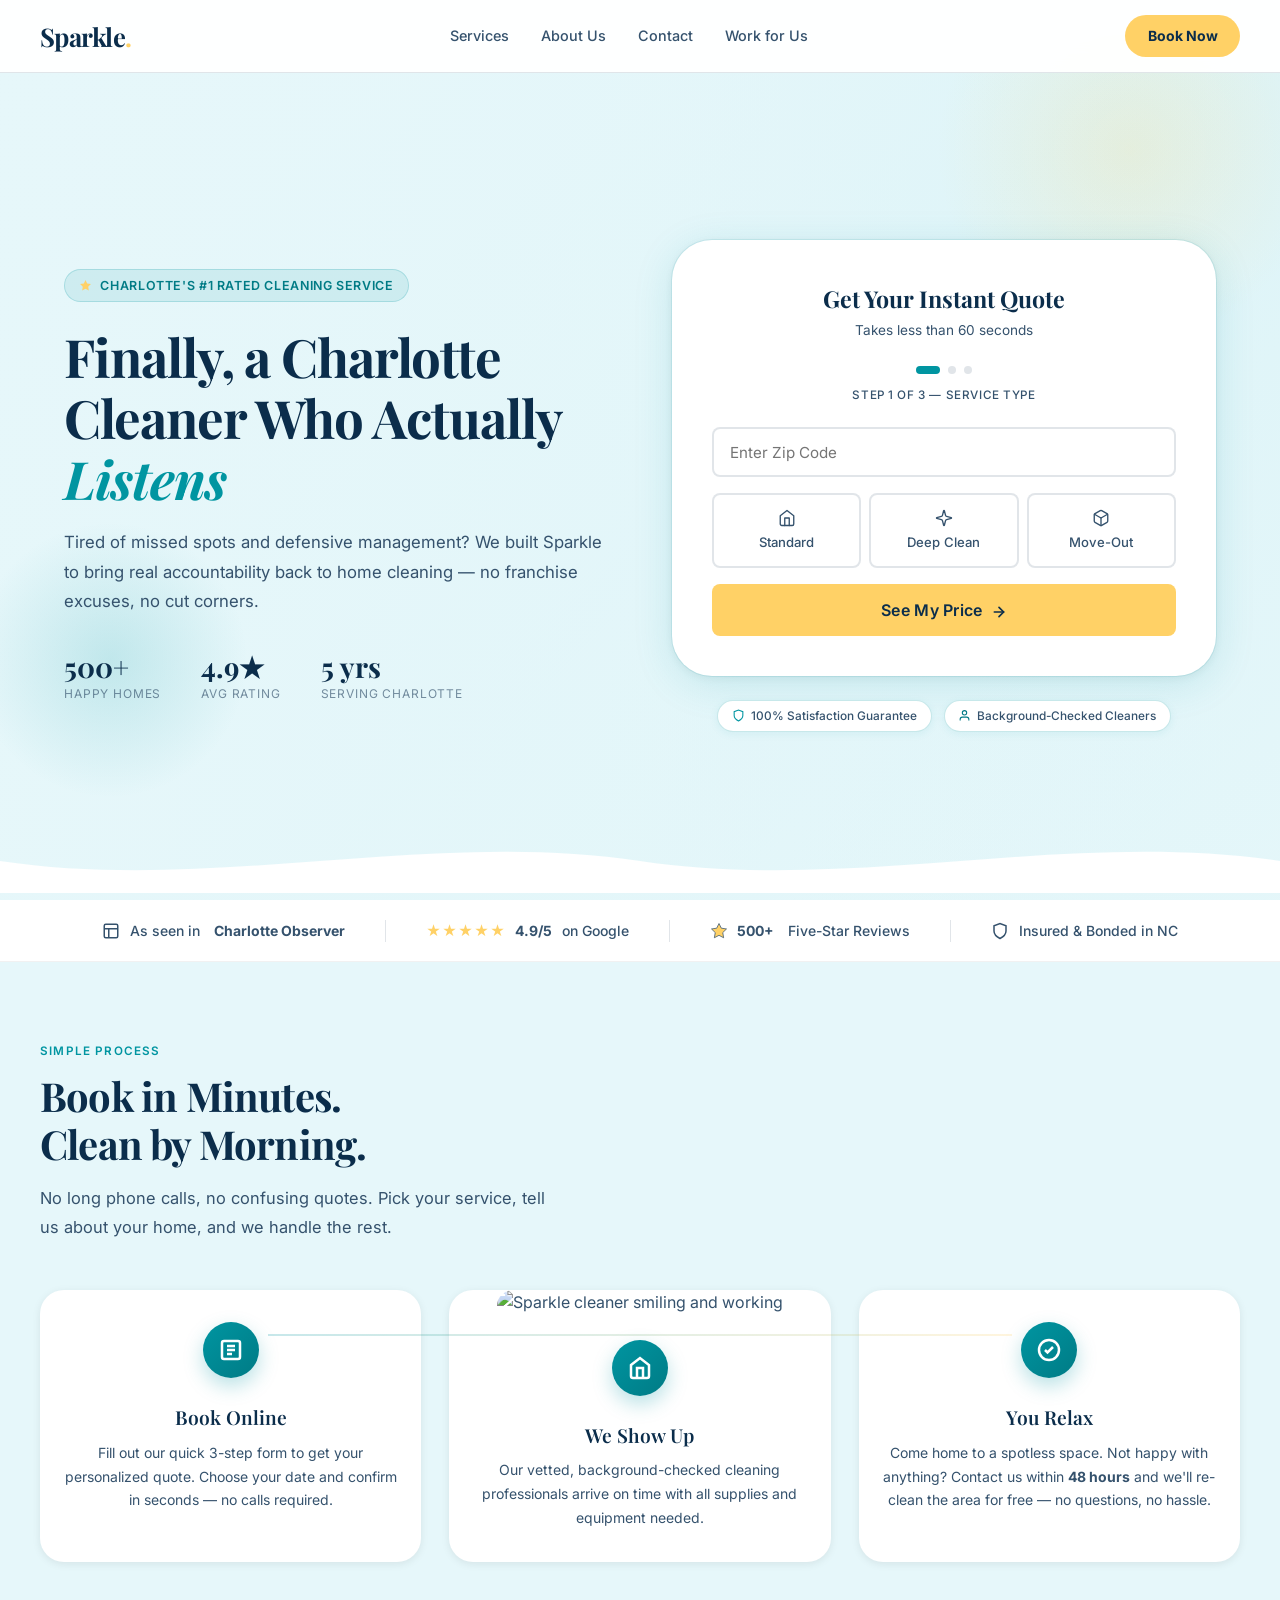
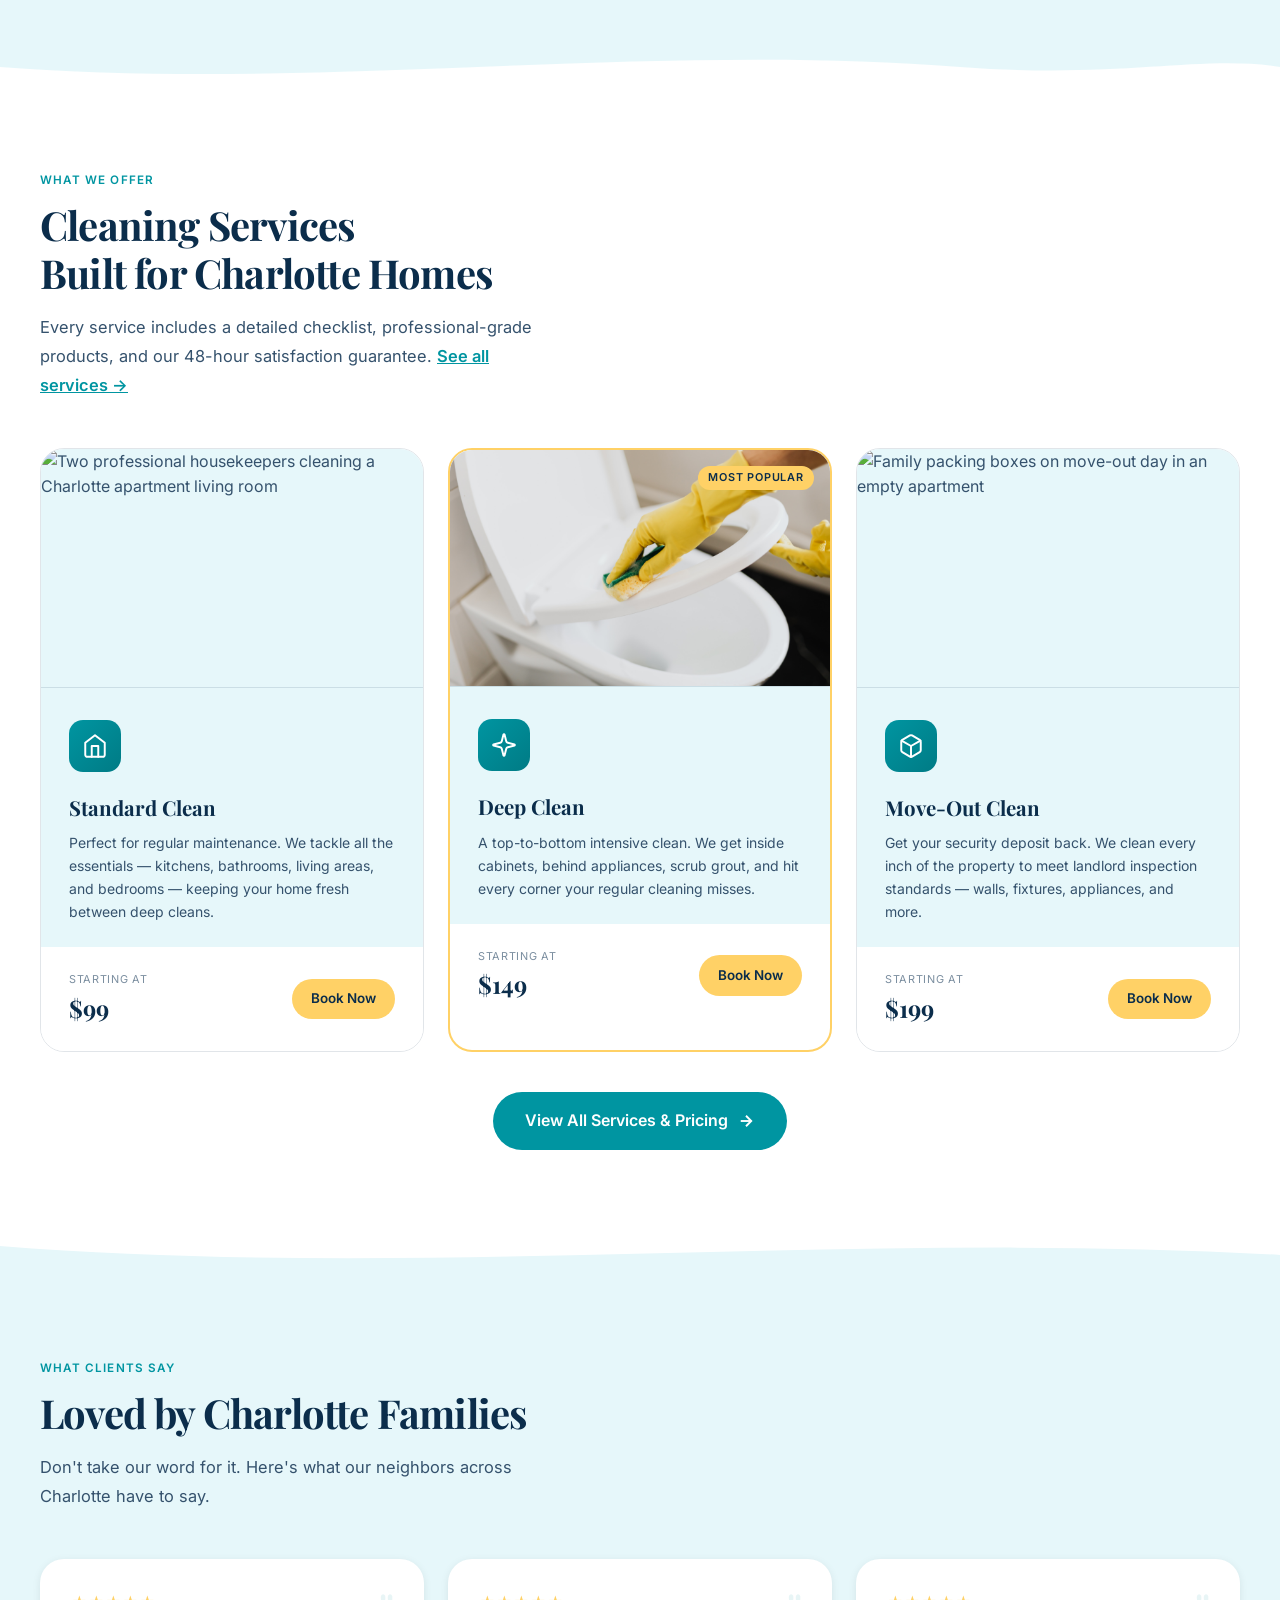
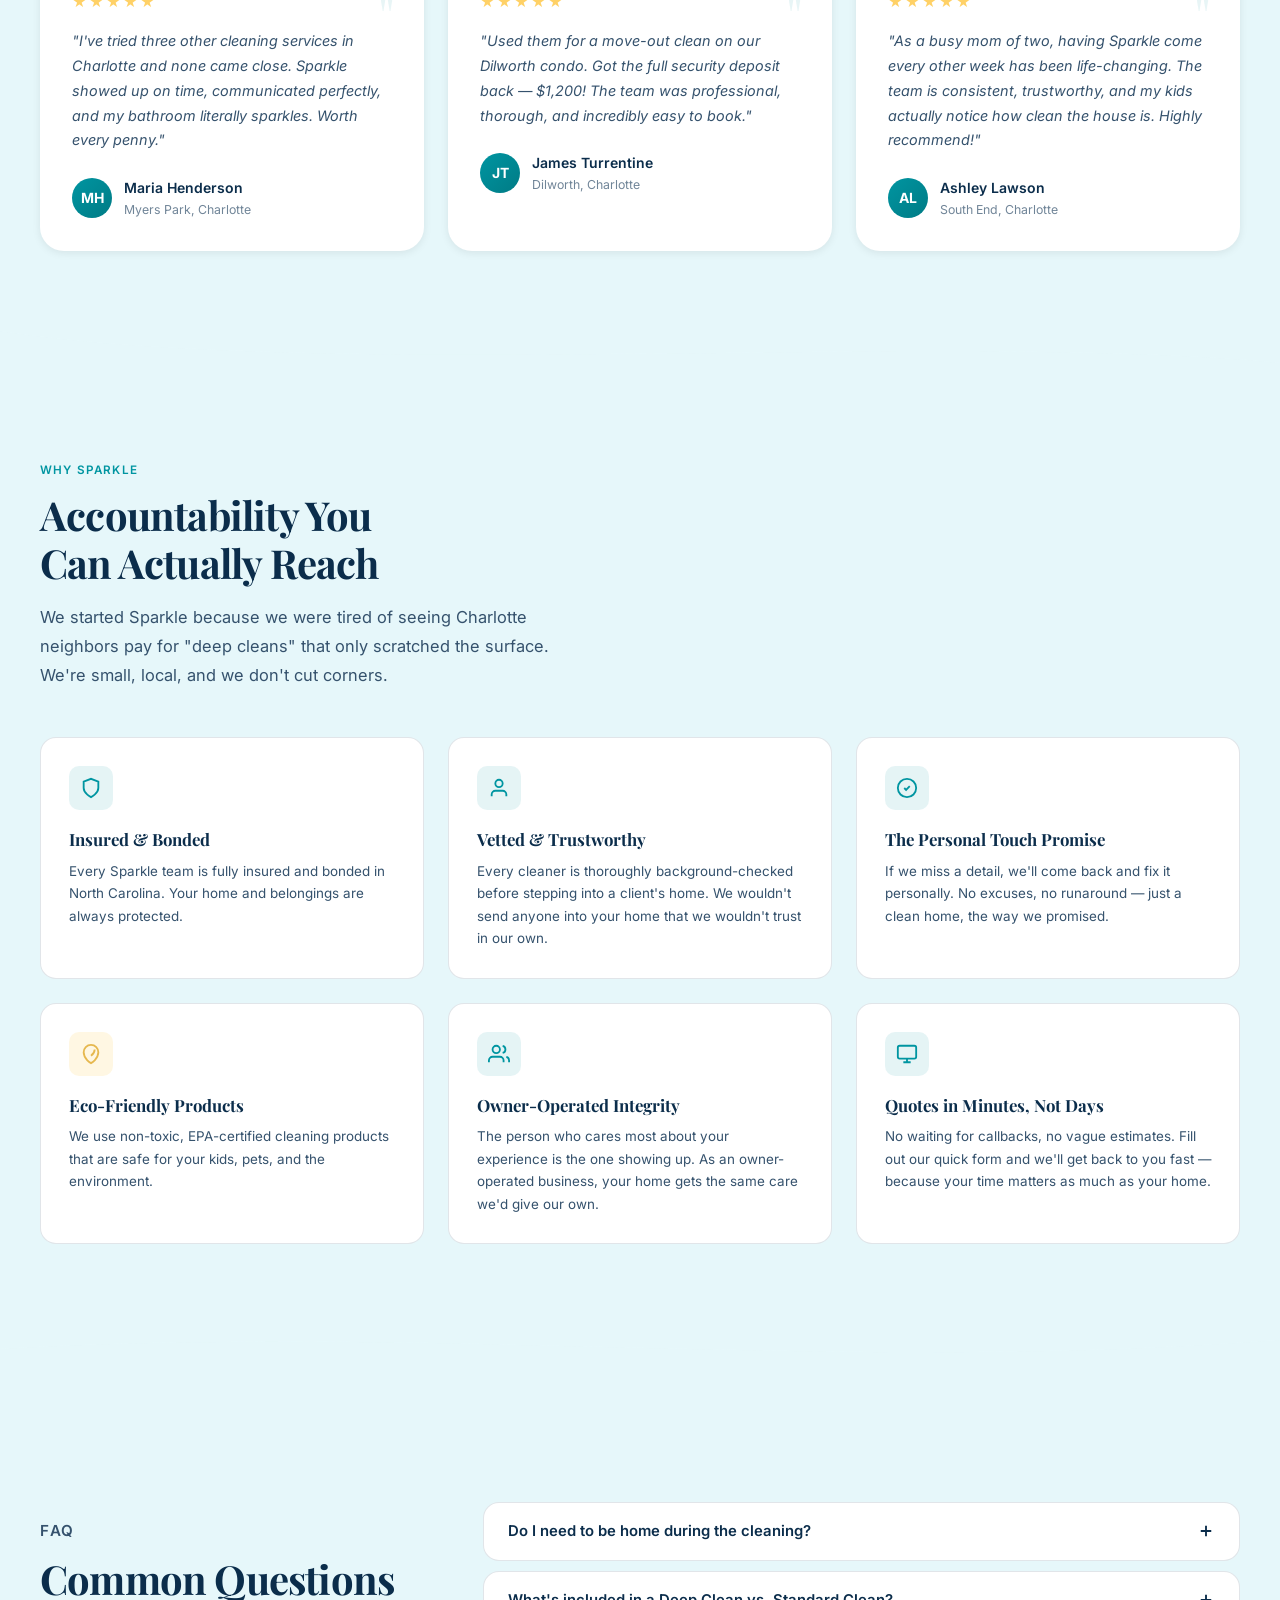
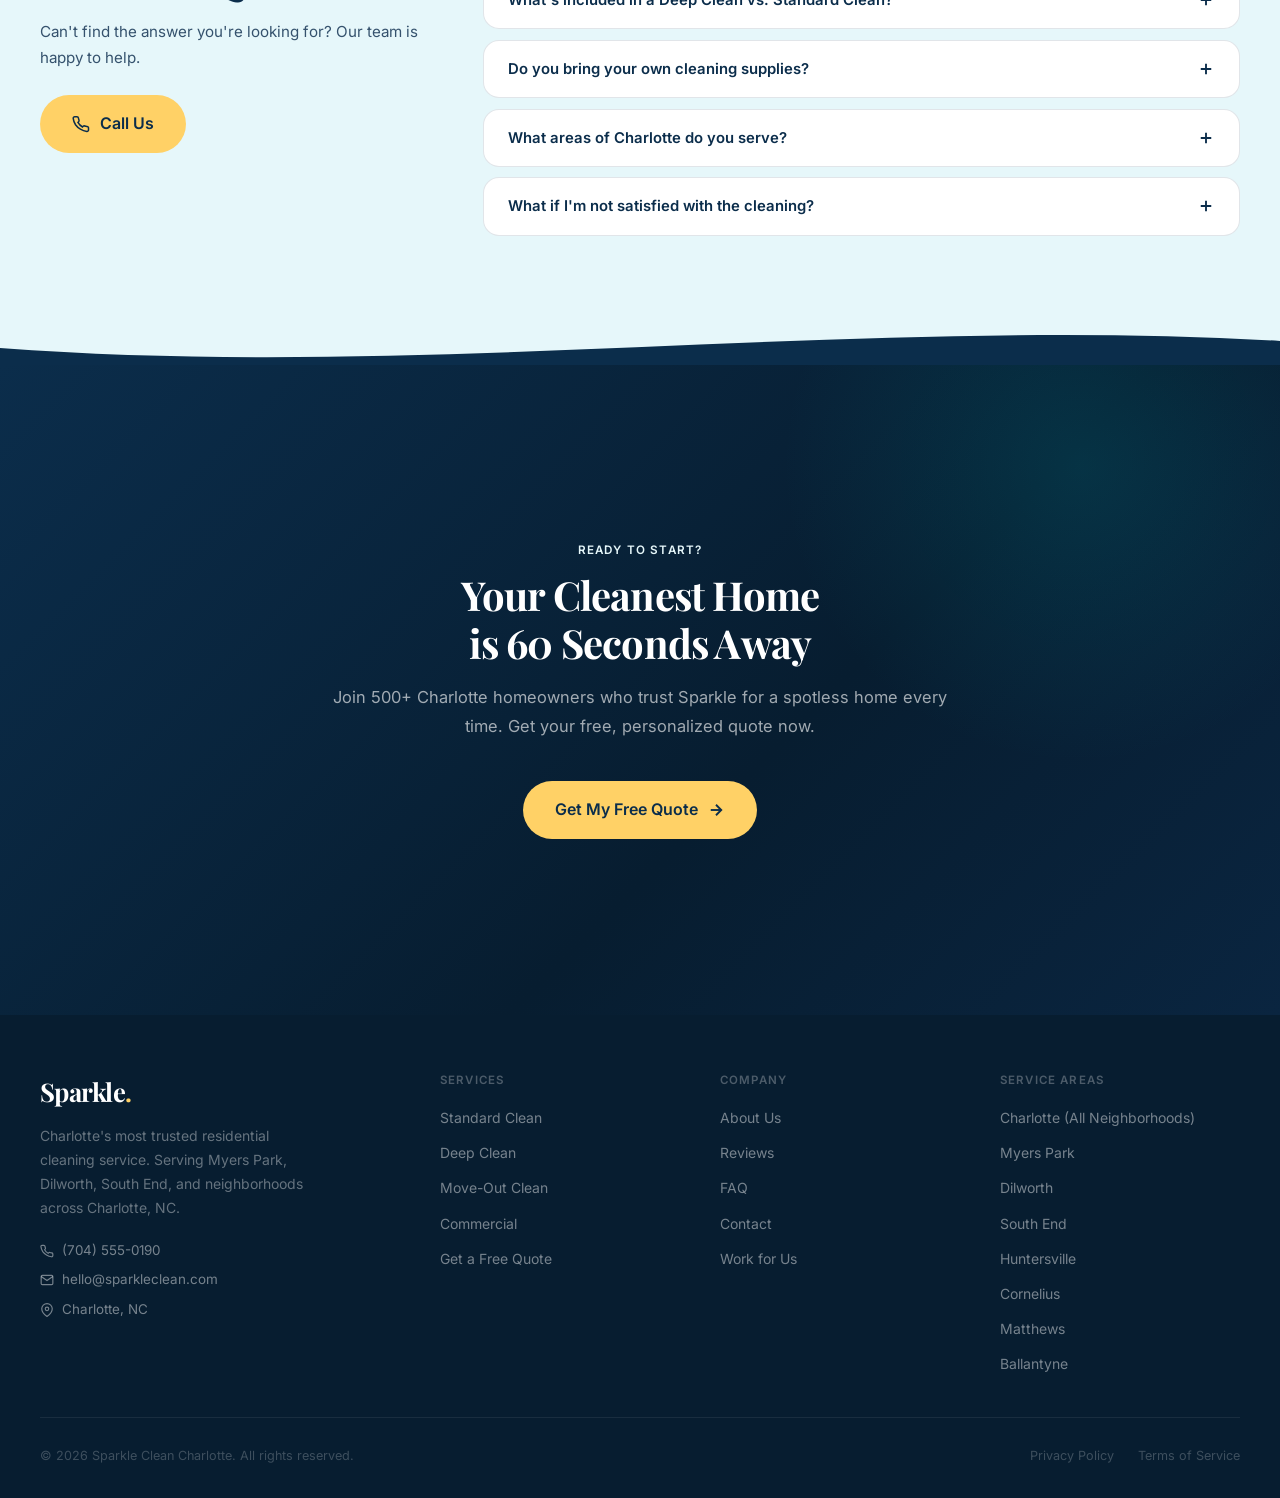
==== commit 0f9c1233: "Refactor to multi-page site with content improvements - Extract inline CSS to css/main.css and JS to" ====
--- a/index.html
+++ b/index.html
@@ -5,1132 +5,19 @@
   <meta name="viewport" content="width=device-width, initial-scale=1.0">
   <title>Sparkle Clean Charlotte | Professional House Cleaning</title>
   <meta name="description" content="Charlotte's most reliable residential cleaning service. Background-checked cleaners, 100% satisfaction guarantee. Get your instant quote in 60 seconds.">
-  <link rel="stylesheet" href="styles.css/style.css">
-  <style>
-    @import url('https://fonts.googleapis.com/css2?family=Playfair+Display:ital,wght@0,400;0,600;0,700;1,400&family=Inter:wght@300;400;500;600&display=swap');
-
-    *, *::before, *::after { box-sizing: border-box; margin: 0; padding: 0; }
-
-    :root {
-      --primary: #0095A1;
-      --primary-dark: #007b85;
-      --text: #0B2D4B;
-      --text-soft: #35526d;
-      --base: #FFFFFF;
-      --support: #E6F7FA;
-      --support-strong: #c9edf2;
-      --accent: #FFD166;
-      --accent-dark: #e6b84f;
-      --line: rgba(11, 45, 75, 0.12);
-      --line-strong: rgba(0, 149, 161, 0.22);
-      --white: #ffffff;
-      --shadow-sm: 0 2px 8px rgba(0,0,0,0.08);
-      --shadow-md: 0 8px 32px rgba(0,0,0,0.12);
-      --shadow-lg: 0 24px 64px rgba(0,0,0,0.18);
-      --radius-sm: 8px;
-      --radius-md: 16px;
-      --radius-lg: 24px;
-      --radius-xl: 40px;
-    }
-
-    html { scroll-behavior: smooth; }
-
-    body {
-      font-family: 'Inter', sans-serif;
-      background: var(--support);
-      color: var(--text-soft);
-      line-height: 1.6;
-      overflow-x: hidden;
-    }
-
-    /* ========================
-       NAVIGATION
-    ======================== */
-    .nav {
-      position: fixed;
-      top: 0; left: 0; right: 0;
-      z-index: 1000;
-      padding: 0 1.5rem;
-      background: rgba(255,255,255,0.95);
-      -webkit-backdrop-filter: blur(12px);
-      backdrop-filter: blur(12px);
-      border-bottom: 1px solid var(--line);
-      transition: box-shadow 0.3s ease;
-    }
-
-    .nav.scrolled { box-shadow: 0 4px 24px rgba(0,0,0,0.08); }
-
-    .nav-inner {
-      max-width: 1200px;
-      margin: 0 auto;
-      height: 72px;
-      display: flex;
-      align-items: center;
-      justify-content: space-between;
-      gap: 2rem;
-    }
-
-    .nav-logo {
-      font-family: 'Playfair Display', serif;
-      font-size: 1.6rem;
-      font-weight: 700;
-      color: var(--text);
-      text-decoration: none;
-      letter-spacing: -0.02em;
-    }
-
-    .nav-logo span { color: var(--accent); }
-
-    .nav-links {
-      display: flex;
-      align-items: center;
-      gap: 2rem;
-      list-style: none;
-    }
-
-    .nav-links a {
-      font-size: 0.9rem;
-      font-weight: 500;
-      color: var(--text-soft);
-      text-decoration: none;
-      transition: color 0.2s;
-    }
-
-    .nav-links a:hover { color: var(--primary); }
-
-    .btn-nav {
-      background: var(--accent);
-      color: var(--text);
-      border: none;
-      padding: 0.6rem 1.4rem;
-      border-radius: 50px;
-      font-size: 0.875rem;
-      font-weight: 700;
-      cursor: pointer;
-      text-decoration: none;
-      transition: background 0.2s, transform 0.15s;
-      white-space: nowrap;
-    }
-
-    .btn-nav:hover { background: var(--accent-dark); transform: translateY(-1px); }
-
-    .hamburger {
-      display: none;
-      flex-direction: column;
-      gap: 5px;
-      cursor: pointer;
-      background: none;
-      border: none;
-      padding: 4px;
-    }
-
-    .hamburger span {
-      display: block;
-      width: 24px; height: 2px;
-      background: var(--text);
-      border-radius: 2px;
-      transition: all 0.3s;
-    }
-
-    .mobile-menu {
-      display: none;
-      position: fixed;
-      top: 72px; left: 0; right: 0;
-      background: white;
-      padding: 1.5rem;
-      border-top: 1px solid rgba(0,0,0,0.06);
-      box-shadow: 0 8px 24px rgba(0,0,0,0.08);
-      z-index: 999;
-    }
-
-    .mobile-menu.open { display: block; }
-    .mobile-menu ul { list-style: none; }
-
-    .mobile-menu ul li a {
-      display: block;
-      padding: 0.85rem 0;
-      font-weight: 500;
-      color: var(--text-soft);
-      text-decoration: none;
-      font-size: 1rem;
-      border-bottom: 1px solid rgba(0,0,0,0.05);
-      transition: color 0.2s;
-    }
-
-    .mobile-menu ul li a:hover { color: var(--primary); }
-
-    .mobile-menu .btn-nav {
-      display: block;
-      text-align: center;
-      margin-top: 1rem;
-      padding: 0.85rem;
-      font-size: 1rem;
-    }
-
-    /* ========================
-       HERO
-    ======================== */
-    .hero {
-      position: relative;
-      min-height: 100svh;
-      display: flex;
-      align-items: center;
-      overflow: hidden;
-      background: var(--support);
-      padding-top: 72px;
-    }
-
-    /* ── Photo swap-in: replace the gradient below with:
-          background-image: url('your-room.jpg');
-          background-size: cover;
-          background-position: center;
-       Then the .hero-photo-overlay handles text readability. ── */
-    .hero-bg {
-      position: absolute;
-      inset: 0;
-      background-image:
-        linear-gradient(135deg, rgba(230, 247, 250, 0.5) 0%, rgba(201, 237, 242, 0.32) 55%, rgba(216, 243, 246, 0.12) 100%);
-      background-size: cover;
-      background-position: center;
-    }
-
-    /* Overlay for when a photo is used — left side fades to white for text legibility */
-    .hero-photo-overlay {
-      position: absolute;
-      inset: 0;
-      background: linear-gradient(90deg, rgba(230,247,250,0.95) 0%, rgba(230,247,250,0.65) 50%, rgba(230,247,250,0) 100%);
-      pointer-events: none;
-    }
-
-    .hero-orb-1 {
-      position: absolute;
-      width: 420px; height: 420px;
-      border-radius: 50%;
-      background: radial-gradient(circle, rgba(255, 209, 102, 0.18) 0%, transparent 65%);
-      top: -60px; right: -60px;
-      animation: float 9s ease-in-out infinite;
-    }
-
-    .hero-orb-2 {
-      position: absolute;
-      width: 300px; height: 300px;
-      border-radius: 50%;
-      background: radial-gradient(circle, rgba(0, 149, 161, 0.16) 0%, transparent 65%);
-      bottom: 10%; left: -40px;
-      animation: float 11s ease-in-out infinite reverse;
-    }
-
-    @keyframes float {
-      0%, 100% { transform: translateY(0) scale(1); }
-      50% { transform: translateY(-18px) scale(1.04); }
-    }
-
-    .hero-content {
-      position: relative;
-      z-index: 2;
-      max-width: 1200px;
-      margin: 0 auto;
-      width: 100%;
-      padding: 4rem 1.5rem;
-      display: grid;
-      grid-template-columns: 1fr 1fr;
-      gap: 4rem;
-      align-items: center;
-    }
-
-    .hero-text { color: var(--text); }
-
-    .hero-badge {
-      display: inline-flex;
-      align-items: center;
-      gap: 0.5rem;
-      background: rgba(0, 149, 161, 0.1);
-      border: 1px solid rgba(0, 149, 161, 0.2);
-      color: var(--primary-dark);
-      padding: 0.35rem 0.9rem;
-      border-radius: 50px;
-      font-size: 0.78rem;
-      font-weight: 600;
-      letter-spacing: 0.05em;
-      text-transform: uppercase;
-      margin-bottom: 1.5rem;
-    }
-
-    .hero-badge svg { width: 13px; height: 13px; fill: var(--accent); }
-
-    .hero h1 {
-      font-family: 'Playfair Display', serif;
-      font-size: clamp(2.1rem, 5vw, 3.3rem);
-      font-weight: 700;
-      line-height: 1.15;
-      letter-spacing: -0.02em;
-      color: var(--text);
-      margin-bottom: 1.25rem;
-    }
-
-    .hero h1 em { font-style: italic; color: var(--primary); }
-
-    .hero-sub {
-      font-size: 1.05rem;
-      color: var(--text-soft);
-      margin-bottom: 2.25rem;
-      line-height: 1.75;
-    }
-
-    .hero-stats { display: flex; gap: 2.5rem; flex-wrap: wrap; }
-
-    .hero-stat { display: flex; flex-direction: column; }
-
-    .hero-stat strong {
-      font-family: 'Playfair Display', serif;
-      font-size: 1.75rem;
-      color: var(--text);
-      font-weight: 700;
-      line-height: 1;
-    }
-
-    .hero-stat span {
-      font-size: 0.75rem;
-      color: var(--text-soft);
-      opacity: 0.65;
-      text-transform: uppercase;
-      letter-spacing: 0.07em;
-      margin-top: 0.2rem;
-    }
-
-    /* Form Card */
-    .form-container {
-      background: var(--base);
-      border-radius: var(--radius-xl);
-      padding: 2.5rem;
-      box-shadow: 0 8px 40px rgba(0, 149, 161, 0.14), 0 2px 8px rgba(0,0,0,0.06), 0 0 0 1px rgba(0, 149, 161, 0.1);
-    }
-
-    .form-header { text-align: center; margin-bottom: 1.5rem; }
-
-    .form-header h2 {
-      font-family: 'Playfair Display', serif;
-      font-size: 1.45rem;
-      color: var(--text);
-      margin-bottom: 0.2rem;
-    }
-
-    .form-header p { font-size: 0.85rem; color: var(--text-soft); }
-
-    .progress-dots {
-      display: flex;
-      justify-content: center;
-      align-items: center;
-      gap: 0.5rem;
-      margin-bottom: 0.75rem;
-    }
-
-    .dot {
-      width: 8px; height: 8px;
-      border-radius: 50%;
-      background: rgba(11, 45, 75, 0.12);
-      transition: all 0.35s ease;
-    }
-
-    .dot.active { width: 24px; border-radius: 4px; background: var(--primary); }
-    .dot.done { background: var(--primary); opacity: 0.38; }
-
-    .step-label {
-      font-size: 0.73rem;
-      color: var(--text-soft);
-      text-align: center;
-      margin-bottom: 1.4rem;
-      font-weight: 500;
-      letter-spacing: 0.05em;
-      text-transform: uppercase;
-    }
-
-    .form-step { display: none; animation: fadeSlide 0.35s ease; }
-    .form-step.active { display: block; }
-
-    @keyframes fadeSlide {
-      from { opacity: 0; transform: translateX(14px); }
-      to { opacity: 1; transform: translateX(0); }
-    }
-
-    .form-step input,
-    .form-step select {
-      width: 100%;
-      padding: 0.85rem 1rem;
-      border: 2px solid rgba(11, 45, 75, 0.12);
-      border-radius: var(--radius-sm);
-      font-family: 'Inter', sans-serif;
-      font-size: 0.95rem;
-      color: var(--text);
-      background: rgba(255,255,255,0.78);
-      outline: none;
-      transition: border-color 0.2s, box-shadow 0.2s;
-      margin-bottom: 1rem;
-      -webkit-appearance: none;
-      appearance: none;
-    }
-
-    .form-step input:focus,
-    .form-step select:focus {
-      border-color: var(--primary);
-      box-shadow: 0 0 0 4px rgba(0, 149, 161, 0.12);
-      background: var(--base);
-    }
-
-    .form-step input.error {
-      border-color: #e53e3e;
-      box-shadow: 0 0 0 4px rgba(229,62,62,0.07);
-    }
-
-    .error-msg {
-      font-size: 0.79rem;
-      color: #e53e3e;
-      margin-top: -0.7rem;
-      margin-bottom: 0.75rem;
-      display: none;
-    }
-
-    .error-msg.visible { display: block; }
-
-    .services {
-      display: grid;
-      grid-template-columns: repeat(3, 1fr);
-      gap: 0.5rem;
-      margin-bottom: 1rem;
-    }
-
-    .card {
-      padding: 0.85rem 0.4rem;
-      border: 2px solid rgba(11, 45, 75, 0.12);
-      border-radius: var(--radius-sm);
-      text-align: center;
-      cursor: pointer;
-      font-size: 0.82rem;
-      font-weight: 500;
-      color: var(--text-soft);
-      transition: all 0.2s;
-      background: rgba(255,255,255,0.78);
-      line-height: 1.45;
-      -webkit-user-select: none;
-      user-select: none;
-      display: flex;
-      flex-direction: column;
-      align-items: center;
-      gap: 0.4rem;
-    }
-
-    .card:hover { border-color: var(--primary); color: var(--primary); background: rgba(0, 149, 161, 0.06); }
-
-    .card.selected {
-      border-color: var(--primary);
-      background: rgba(0, 149, 161, 0.1);
-      color: var(--primary);
-    }
-
-    .select-row {
-      display: grid;
-      grid-template-columns: 1fr 1fr;
-      gap: 0.75rem;
-    }
-
-    .select-row select { margin-bottom: 1rem; }
-
-    .btn-arrow { width: 16px; height: 16px; vertical-align: middle; margin-left: 4px; }
-
-    .form-btn {
-      width: 100%;
-      padding: 1rem;
-      background: var(--accent);
-      color: var(--text);
-      border: none;
-      border-radius: var(--radius-sm);
-      font-family: 'Inter', sans-serif;
-      font-size: 1rem;
-      font-weight: 600;
-      cursor: pointer;
-      transition: background 0.2s, transform 0.15s, box-shadow 0.2s;
-      letter-spacing: 0.02em;
-    }
-
-    .form-btn:hover {
-      background: var(--accent-dark);
-      transform: translateY(-1px);
-      box-shadow: 0 8px 24px rgba(255, 209, 102, 0.32);
-    }
-
-    .form-btn:active { transform: translateY(0); }
-
-    .trust {
-      text-align: center;
-      font-size: 0.77rem;
-      color: var(--text-soft);
-      margin-top: 1rem;
-      opacity: 0.75;
-    }
-
-    .trust-badges {
-      display: flex;
-      justify-content: center;
-      gap: 0.75rem;
-      margin-top: 1.5rem;
-      flex-wrap: wrap;
-    }
-
-    .trust-badge {
-      display: flex;
-      align-items: center;
-      gap: 0.4rem;
-      background: var(--base);
-      border: 1px solid var(--line-strong);
-      border-radius: 50px;
-      padding: 0.35rem 0.85rem;
-      font-size: 0.74rem;
-      color: var(--text-soft);
-      font-weight: 500;
-      box-shadow: 0 2px 8px rgba(0, 149, 161, 0.08);
-    }
-
-    .trust-badge svg { width: 13px; height: 13px; }
-
-    .hero-wave { position: absolute; bottom: -1px; left: 0; right: 0; }
-
-    /* ========================
-       SOCIAL PROOF BAR
-    ======================== */
-    .proof-bar {
-      background: var(--base);
-      border-bottom: 1px solid rgba(0,0,0,0.055);
-      padding: 1.2rem 1.5rem;
-    }
-
-    .proof-bar-inner {
-      max-width: 1200px;
-      margin: 0 auto;
-      display: flex;
-      align-items: center;
-      justify-content: center;
-      gap: 2.5rem;
-      flex-wrap: wrap;
-    }
-
-    .proof-item {
-      display: flex;
-      align-items: center;
-      gap: 0.6rem;
-      font-size: 0.875rem;
-      color: var(--text-soft);
-      font-weight: 500;
-    }
-
-    .proof-item svg { stroke: currentColor; }
-
-    .stars { color: var(--accent); letter-spacing: 1px; font-size: 0.9rem; }
-    .proof-divider { width: 1px; height: 22px; background: rgba(11, 45, 75, 0.12); }
-
-    /* ========================
-       SHARED SECTION STYLES
-    ======================== */
-    .section { padding: 5rem 1.5rem; position: relative; }
-    .section-inner { max-width: 1200px; margin: 0 auto; }
-
-    .section-label {
-      font-size: 0.73rem;
-      font-weight: 600;
-      letter-spacing: 0.1em;
-      text-transform: uppercase;
-      color: var(--primary);
-      margin-bottom: 0.7rem;
-    }
-
-    .section-title {
-      font-family: 'Playfair Display', serif;
-      font-size: clamp(1.75rem, 4vw, 2.5rem);
-      font-weight: 700;
-      color: var(--text);
-      line-height: 1.2;
-      letter-spacing: -0.02em;
-      margin-bottom: 1rem;
-    }
-
-    .section-sub {
-      font-size: 1.03rem;
-      color: var(--text-soft);
-      max-width: 520px;
-      line-height: 1.75;
-    }
-
-    .wave-divider { overflow: hidden; line-height: 0; }
-    .wave-divider svg { display: block; width: 100%; }
-
-    /* ========================
-       HOW IT WORKS
-    ======================== */
-    .how-it-works { background: var(--support); }
-
-    .steps-grid {
-      display: grid;
-      grid-template-columns: repeat(3, 1fr);
-      gap: 1.75rem;
-      margin-top: 3rem;
-      position: relative;
-    }
-
-    .steps-grid::before {
-      content: '';
-      position: absolute;
-      top: 44px;
-      left: calc(16.66% + 28px);
-      right: calc(16.66% + 28px);
-      height: 2px;
-      background: linear-gradient(90deg, var(--primary), var(--accent));
-      opacity: 0.22;
-    }
-
-    .step-card {
-      text-align: center;
-      padding: 2rem 1.5rem;
-      background: var(--base);
-      border-radius: var(--radius-lg);
-      box-shadow: var(--shadow-sm);
-      transition: transform 0.25s, box-shadow 0.25s;
-    }
-
-    .step-card:hover { transform: translateY(-4px); box-shadow: var(--shadow-md); }
-
-    .step-num {
-      width: 56px; height: 56px;
-      background: linear-gradient(135deg, var(--primary), var(--primary-dark));
-      border-radius: 50%;
-      display: flex;
-      align-items: center;
-      justify-content: center;
-      margin: 0 auto 1.5rem;
-      box-shadow: 0 8px 20px rgba(0, 149, 161, 0.28);
-    }
-
-    .step-num svg { width: 24px; height: 24px; }
-
-    .step-card h3 {
-      font-family: 'Playfair Display', serif;
-      font-size: 1.2rem;
-      color: var(--text);
-      margin-bottom: 0.5rem;
-      font-weight: 600;
-    }
-
-    .step-card p { font-size: 0.875rem; color: var(--text-soft); line-height: 1.7; }
-
-    .step-card--photo { padding-top: 0; overflow: hidden; }
-    .step-card-photo {
-      width: 100%;
-      height: 160px;
-      object-fit: cover;
-      object-position: center 20%;
-      border-radius: var(--radius-md) var(--radius-md) 0 0;
-      margin-bottom: 1.5rem;
-    }
-    .step-card--photo .step-num { margin-left: auto; margin-right: auto; }
-
-    /* ========================
-       SERVICES
-    ======================== */
-    .services-section { background: var(--base); }
-
-    .services-grid {
-      display: grid;
-      grid-template-columns: repeat(3, 1fr);
-      gap: 1.5rem;
-      margin-top: 3rem;
-    }
-
-    .service-card {
-      border-radius: var(--radius-lg);
-      overflow: hidden;
-      border: 1px solid var(--line);
-      transition: transform 0.25s, box-shadow 0.25s;
-      position: relative;
-    }
-
-    .service-card:hover { transform: translateY(-4px); box-shadow: var(--shadow-md); }
-    .service-card.featured { border: 2px solid var(--accent); }
-
-    .service-card-badge {
-      position: absolute;
-      top: 1rem; right: 1rem;
-      background: var(--accent);
-      color: var(--text);
-      font-size: 0.68rem;
-      font-weight: 600;
-      letter-spacing: 0.07em;
-      text-transform: uppercase;
-      padding: 0.22rem 0.65rem;
-      border-radius: 50px;
-    }
-
-    .service-card-top { padding: 2rem 1.75rem 1.5rem; background: var(--support); }
-    .service-icon {
-      width: 52px;
-      height: 52px;
-      background: linear-gradient(135deg, var(--blue), var(--blue-dark));
-      border-radius: 14px;
-      display: flex;
-      align-items: center;
-      justify-content: center;
-      margin-bottom: 1.25rem;
-    }
-    .service-icon svg { width: 26px; height: 26px; stroke: white; }
-
-    .service-card-media {
-      aspect-ratio: 16 / 10;
-      overflow: hidden;
-      background: var(--support);
-      border-bottom: 1px solid var(--line);
-    }
-
-.service-card-media img {
-      width: 100%;
-      height: 100%;
-      display: block;
-      object-fit: cover;
-      object-position: center;
-    }
-
-    .service-card h3 {
-      font-family: 'Playfair Display', serif;
-      font-size: 1.28rem;
-      color: var(--text);
-      margin-bottom: 0.4rem;
-    }
-
-    .service-card p { font-size: 0.875rem; color: var(--text-soft); line-height: 1.65; }
-
-    .service-card-bottom {
-      padding: 1.5rem 1.75rem;
-      display: flex;
-      align-items: center;
-      justify-content: space-between;
-      background: var(--base);
-    }
-
-    .price { display: flex; flex-direction: column; }
-
-    .price-label {
-      font-size: 0.68rem;
-      color: var(--text-soft);
-      text-transform: uppercase;
-      letter-spacing: 0.06em;
-      opacity: 0.65;
-    }
-
-    .price-amount {
-      font-family: 'Playfair Display', serif;
-      font-size: 1.5rem;
-      font-weight: 700;
-      color: var(--text);
-    }
-
-    .btn-book {
-      background: var(--accent);
-      color: var(--text);
-      border: none;
-      padding: 0.6rem 1.2rem;
-      border-radius: 50px;
-      font-size: 0.84rem;
-      font-weight: 600;
-      cursor: pointer;
-      text-decoration: none;
-      transition: background 0.2s, transform 0.15s;
-    }
-
-    .btn-book:hover { background: var(--accent-dark); transform: translateY(-1px); }
-
-    /* ========================
-       REVIEWS
-    ======================== */
-    .reviews-section { background: var(--support); }
-
-    .reviews-grid {
-      display: grid;
-      grid-template-columns: repeat(3, 1fr);
-      gap: 1.5rem;
-      margin-top: 3rem;
-    }
-
-    .review-card {
-      background: var(--base);
-      border-radius: var(--radius-lg);
-      padding: 2rem;
-      box-shadow: var(--shadow-sm);
-      position: relative;
-      transition: transform 0.25s, box-shadow 0.25s;
-    }
-
-    .review-card:hover { transform: translateY(-3px); box-shadow: var(--shadow-md); }
-
-    .review-quote {
-      position: absolute;
-      top: 1.5rem; right: 1.75rem;
-      font-family: 'Playfair Display', serif;
-      font-size: 4rem;
-      line-height: 1;
-      color: rgba(0, 149, 161, 0.18);
-      opacity: 0.5;
-    }
-
-    .review-stars { color: var(--accent); font-size: 0.88rem; letter-spacing: 2px; margin-bottom: 1rem; }
-
-    .review-card p {
-      font-size: 0.9rem;
-      color: var(--text-soft);
-      line-height: 1.72;
-      margin-bottom: 1.5rem;
-      font-style: italic;
-    }
-
-    .reviewer { display: flex; align-items: center; gap: 0.75rem; }
-
-    .reviewer-avatar {
-      width: 40px; height: 40px;
-      border-radius: 50%;
-      background: linear-gradient(135deg, var(--primary), var(--primary-dark));
-      display: flex;
-      align-items: center;
-      justify-content: center;
-      font-weight: 700;
-      font-size: 0.875rem;
-      color: white;
-      flex-shrink: 0;
-    }
-
-    .reviewer-name { font-weight: 600; font-size: 0.875rem; color: var(--text); }
-    .reviewer-loc { font-size: 0.77rem; color: var(--text-soft); opacity: 0.7; }
-
-    /* ========================
-       TRUST / WHY US
-    ======================== */
-    .trust-section { background: var(--support); }
-    .trust-section .section-title { color: var(--text); }
-    .trust-section .section-sub { color: var(--text-soft); }
-
-    .trust-grid {
-      display: grid;
-      grid-template-columns: repeat(3, 1fr);
-      gap: 1.5rem;
-      margin-top: 3rem;
-    }
-
-    .trust-item {
-      background: var(--base);
-      border: 1px solid var(--line);
-      border-radius: var(--radius-md);
-      padding: 1.75rem;
-      transition: background 0.2s, border-color 0.2s, box-shadow 0.2s;
-    }
-
-    .trust-item:hover {
-      border-color: rgba(0, 149, 161, 0.35);
-      box-shadow: 0 6px 24px rgba(0, 149, 161, 0.1);
-    }
-
-    .trust-icon {
-      width: 44px; height: 44px;
-      background: rgba(0, 149, 161, 0.1);
-      border-radius: 10px;
-      display: flex;
-      align-items: center;
-      justify-content: center;
-      margin-bottom: 1rem;
-    }
-
-    .trust-icon svg { width: 22px; height: 22px; stroke: var(--primary); fill: none; stroke-width: 2; }
-
-    .trust-icon--green { background: rgba(255, 209, 102, 0.18); }
-    .trust-icon--green svg { stroke: var(--accent-dark); }
-
-    .trust-item h3 {
-      font-family: 'Playfair Display', serif;
-      font-size: 1.05rem;
-      color: var(--text);
-      margin-bottom: 0.4rem;
-    }
-
-    .trust-item p { font-size: 0.84rem; color: var(--text-soft); line-height: 1.68; }
-
-    /* ========================
-       FAQ
-    ======================== */
-    .faq-section { background: var(--support); }
-
-    .faq-layout {
-      display: grid;
-      grid-template-columns: 1fr 2fr;
-      gap: 4rem;
-      margin-top: 3rem;
-      align-items: start;
-    }
-
-    .faq-aside p { font-size: 0.95rem; color: var(--text-soft); line-height: 1.7; margin-top: 1rem; }
-
-    .faq-list { display: flex; flex-direction: column; gap: 0.65rem; }
-
-    .faq-item {
-      background: var(--base);
-      border-radius: var(--radius-md);
-      border: 1px solid var(--line);
-      overflow: hidden;
-    }
-
-    .faq-question {
-      width: 100%;
-      background: none;
-      border: none;
-      padding: 1.2rem 1.5rem;
-      display: flex;
-      align-items: center;
-      justify-content: space-between;
-      gap: 1rem;
-      cursor: pointer;
-      font-family: 'Inter', sans-serif;
-      font-size: 0.93rem;
-      font-weight: 600;
-      color: var(--text);
-      text-align: left;
-      transition: color 0.2s;
-    }
-
-    .faq-question:hover { color: var(--primary); }
-
-    .faq-question svg {
-      width: 18px; height: 18px;
-      stroke: currentColor;
-      fill: none;
-      stroke-width: 2.5;
-      flex-shrink: 0;
-      transition: transform 0.3s ease;
-    }
-
-    .faq-item.open .faq-question { color: var(--primary); }
-    .faq-item.open .faq-question svg { transform: rotate(45deg); }
-
-    .faq-answer {
-      max-height: 0;
-      overflow: hidden;
-      transition: max-height 0.38s ease;
-      padding: 0 1.5rem;
-    }
-
-    .faq-answer p {
-      font-size: 0.88rem;
-      color: var(--text-soft);
-      line-height: 1.72;
-      padding-bottom: 1.25rem;
-    }
-
-    .faq-item.open .faq-answer { max-height: 240px; }
-
-    /* ========================
-       FINAL CTA
-    ======================== */
-    .cta-section {
-      background: linear-gradient(135deg, var(--text) 0%, #071d30 60%, #0a2540 100%);
-      position: relative;
-      overflow: hidden;
-    }
-
-    .cta-section::before {
-      content: '';
-      position: absolute;
-      width: 600px; height: 600px;
-      border-radius: 50%;
-      background: radial-gradient(circle, rgba(0,149,161,0.18) 0%, transparent 70%);
-      top: -200px; right: -100px;
-    }
-
-    .cta-inner {
-      max-width: 700px;
-      margin: 0 auto;
-      text-align: center;
-      padding: 6rem 1.5rem;
-      position: relative;
-    }
-
-    .cta-inner .section-label { color: var(--support); }
-    .cta-inner .section-title { color: white; }
-    .cta-inner .section-sub { color: rgba(255,255,255,0.62); max-width: 100%; margin: 0 auto 2.5rem; }
-
-    .btn-cta {
-      display: inline-flex;
-      align-items: center;
-      gap: 0.6rem;
-      background: var(--accent);
-      color: var(--text);
-      border: none;
-      padding: 1rem 2rem;
-      border-radius: 50px;
-      font-family: 'Inter', sans-serif;
-      font-size: 1rem;
-      font-weight: 600;
-      cursor: pointer;
-      text-decoration: none;
-      transition: background 0.2s, transform 0.15s, box-shadow 0.2s;
-    }
-
-    .btn-cta:hover {
-      background: var(--accent-dark);
-      transform: translateY(-2px);
-      box-shadow: 0 12px 32px rgba(255, 209, 102, 0.38);
-    }
-
-    .btn-cta svg { width: 18px; height: 18px; }
-
-    /* ========================
-       FOOTER
-    ======================== */
-    footer { background: #071d30; padding: 3.5rem 1.5rem 2rem; }
-    .footer-inner { max-width: 1200px; margin: 0 auto; }
-
-    .footer-top {
-      display: grid;
-      grid-template-columns: 1.5fr 1fr 1fr;
-      gap: 3rem;
-      padding-bottom: 2.5rem;
-      border-bottom: 1px solid rgba(255,255,255,0.07);
-    }
-
-    .footer-brand .nav-logo { color: white; display: inline-flex; margin-bottom: 0.75rem; }
-
-    .footer-brand p {
-      font-size: 0.875rem;
-      color: rgba(255,255,255,0.38);
-      line-height: 1.72;
-      max-width: 280px;
-    }
-
-    .footer-contact { margin-top: 1.25rem; display: flex; flex-direction: column; gap: 0.5rem; }
-
-    .footer-contact a {
-      display: flex;
-      align-items: center;
-      gap: 0.5rem;
-      font-size: 0.84rem;
-      color: rgba(255,255,255,0.45);
-      text-decoration: none;
-      transition: color 0.2s;
-    }
-
-    .footer-contact a:hover { color: var(--accent); }
-
-    .footer-contact svg {
-      width: 14px; height: 14px;
-      stroke: currentColor;
-      fill: none;
-      stroke-width: 2;
-      flex-shrink: 0;
-    }
-
-    .footer-col h4 {
-      font-size: 0.72rem;
-      font-weight: 600;
-      letter-spacing: 0.1em;
-      text-transform: uppercase;
-      color: rgba(255,255,255,0.28);
-      margin-bottom: 1rem;
-    }
-
-    .footer-col ul { list-style: none; display: flex; flex-direction: column; gap: 0.6rem; }
-
-    .footer-col ul a {
-      font-size: 0.875rem;
-      color: rgba(255,255,255,0.45);
-      text-decoration: none;
-      transition: color 0.2s;
-    }
-
-    .footer-col ul a:hover { color: var(--accent); }
-
-    .footer-bottom {
-      padding-top: 1.75rem;
-      display: flex;
-      align-items: center;
-      justify-content: space-between;
-      gap: 1rem;
-      flex-wrap: wrap;
-    }
-
-    .footer-bottom p { font-size: 0.79rem; color: rgba(255,255,255,0.22); }
-
-    .footer-legal { display: flex; gap: 1.5rem; }
-
-    .footer-legal a {
-      font-size: 0.79rem;
-      color: rgba(255,255,255,0.22);
-      text-decoration: none;
-      transition: color 0.2s;
-    }
-
-    .footer-legal a:hover { color: var(--accent); }
-
-    /* ========================
-       UTILITY CLASSES
-    ======================== */
-    .wave-bg-cream { background: var(--support); }
-    .wave-bg-white { background: var(--base); }
-    .wave-bg-black { background: #000; }
-    .wave-bg-light-blue { background: var(--support); }
-    .section-label--on-dark { color: var(--support); }
-    .btn-cta--spaced { margin-top: 1.5rem; }
-    .proof-brand { margin-left: 0.25rem; }
-
-    /* ========================
-       RESPONSIVE
-    ======================== */
-    @media (max-width: 1024px) {
-      .hero-content {
-        grid-template-columns: 1fr;
-        text-align: center;
-        padding: 3rem 1.5rem;
-        gap: 2.5rem;
-      }
-      .hero-stats { justify-content: center; }
-      .steps-grid::before { display: none; }
-      .services-grid, .reviews-grid { grid-template-columns: 1fr 1fr; }
-      .trust-grid { grid-template-columns: 1fr 1fr; }
-      .faq-layout { grid-template-columns: 1fr; gap: 2rem; }
-      .footer-top { grid-template-columns: 1fr 1fr; }
-    }
-
-    @media (max-width: 768px) {
-      .nav-links, .btn-nav { display: none; }
-      .hamburger { display: flex; }
-      .steps-grid { grid-template-columns: 1fr; }
-      .services-grid { grid-template-columns: 1fr; }
-      .reviews-grid { grid-template-columns: 1fr; }
-      .trust-grid { grid-template-columns: 1fr; }
-      .proof-bar-inner { gap: 1rem; }
-      .proof-divider { display: none; }
-      .footer-top { grid-template-columns: 1fr; gap: 2rem; }
-      .footer-bottom { flex-direction: column; align-items: flex-start; }
-    }
-
-    @media (max-width: 480px) {
-      .services { grid-template-columns: 1fr; }
-      .select-row { grid-template-columns: 1fr; }
-      .form-container { padding: 1.75rem 1.25rem; }
-      .trust-badges { flex-direction: column; align-items: center; }
-    }
-  </style>
+  <link rel="stylesheet" href="css/main.css">
 </head>
 <body>
 
   <!-- NAV -->
   <nav class="nav" id="mainNav" role="navigation" aria-label="Main navigation">
     <div class="nav-inner">
-      <a href="#" class="nav-logo" aria-label="Sparkle Clean home">Sparkle<span>.</span></a>
+      <a href="index.html" class="nav-logo" aria-label="Sparkle Clean home">Sparkle<span>.</span></a>
       <ul class="nav-links" role="list">
-        <li><a href="#services">Services</a></li>
-        <li><a href="#how-it-works">How It Works</a></li>
-        <li><a href="#reviews">Reviews</a></li>
-        <li><a href="#faq">FAQ</a></li>
+        <li><a href="services.html">Services</a></li>
+        <li><a href="about.html">About Us</a></li>
+        <li><a href="contact.html">Contact</a></li>
+        <li><a href="contact.html#careers">Work for Us</a></li>
       </ul>
       <a href="#quote" class="btn-nav">Book Now</a>
       <button type="button" class="hamburger" id="hamburgerBtn" aria-label="Toggle menu" aria-expanded="false">
@@ -1142,10 +29,10 @@
   <!-- MOBILE MENU -->
   <div class="mobile-menu" id="mobileMenu" role="dialog" aria-label="Mobile navigation">
     <ul>
-      <li><a href="#services" onclick="closeMobileMenu()">Services</a></li>
-      <li><a href="#how-it-works" onclick="closeMobileMenu()">How It Works</a></li>
-      <li><a href="#reviews" onclick="closeMobileMenu()">Reviews</a></li>
-      <li><a href="#faq" onclick="closeMobileMenu()">FAQ</a></li>
+      <li><a href="services.html" onclick="closeMobileMenu()">Services</a></li>
+      <li><a href="about.html" onclick="closeMobileMenu()">About Us</a></li>
+      <li><a href="contact.html" onclick="closeMobileMenu()">Contact</a></li>
+      <li><a href="contact.html#careers" onclick="closeMobileMenu()">Work for Us</a></li>
     </ul>
     <a href="#quote" class="btn-nav" onclick="closeMobileMenu()">Book Now</a>
   </div>
@@ -1322,7 +209,7 @@
             <svg viewBox="0 0 24 24" fill="none" stroke="white" stroke-width="2.5"><circle cx="12" cy="12" r="10"/><path d="M8 12l2.5 2.5L16 9"/></svg>
           </div>
           <h3>You Relax</h3>
-          <p>Come home to a spotless space. We guarantee you'll love the results — or we'll re-clean for free. No questions asked.</p>
+          <p>Come home to a spotless space. Not happy with anything? Contact us within <strong>48 hours</strong> and we'll re-clean the area for free — no questions, no hassle.</p>
         </div>
       </div>
     </div>
@@ -1339,7 +226,7 @@
     <div class="section-inner">
       <p class="section-label">What We Offer</p>
       <h2 class="section-title" id="services-heading">Cleaning Services<br>Built for Charlotte Homes</h2>
-      <p class="section-sub">Every service includes our thorough checklist, professional-grade products, and our satisfaction guarantee.</p>
+      <p class="section-sub">Every service includes a detailed checklist, professional-grade products, and our 48-hour satisfaction guarantee. <a href="services.html" style="color:var(--primary);font-weight:600;">See all services &rarr;</a></p>
 
       <div class="services-grid">
         <div class="service-card">
@@ -1402,6 +289,13 @@
             <a href="#quote" class="btn-book">Book Now</a>
           </div>
         </div>
+      </div>
+
+      <div class="services-cta">
+        <a href="services.html" class="btn-cta" style="background:var(--primary);color:white;">
+          View All Services &amp; Pricing
+          <svg viewBox="0 0 24 24" fill="none" stroke="white" stroke-width="2.5"><line x1="5" y1="12" x2="19" y2="12"/><polyline points="12 5 19 12 12 19"/></svg>
+        </a>
       </div>
     </div>
   </section>
@@ -1589,7 +483,7 @@
               <svg viewBox="0 0 24 24"><line x1="12" y1="5" x2="12" y2="19"/><line x1="5" y1="12" x2="19" y2="12"/></svg>
             </button>
             <div class="faq-answer">
-              <p>We stand behind every clean with our 100% Satisfaction Guarantee. If anything isn't up to your standards, contact us within 24 hours and we'll return to re-clean the affected area for free. No hassle, no questions.</p>
+              <p>We stand behind every clean with our 48-Hour Satisfaction Guarantee. If anything isn't up to your standards, contact us within 48 hours and we'll return to re-clean the affected area for free. No hassle, no questions asked.</p>
             </div>
           </div>
         </div>
@@ -1621,7 +515,7 @@
     <div class="footer-inner">
       <div class="footer-top">
         <div class="footer-brand">
-          <a href="#" class="nav-logo">Sparkle<span>.</span></a>
+          <a href="index.html" class="nav-logo">Sparkle<span>.</span></a>
           <p>Charlotte's most trusted residential cleaning service. Serving Myers Park, Dilworth, South End, and neighborhoods across Charlotte, NC.</p>
           <div class="footer-contact">
             <a href="tel:7045550190">
@@ -1642,22 +536,38 @@
         <nav class="footer-col" aria-label="Services navigation">
           <h4>Services</h4>
           <ul>
-            <li><a href="#services">Standard Clean</a></li>
-            <li><a href="#services">Deep Clean</a></li>
-            <li><a href="#services">Move-Out Clean</a></li>
-            <li><a href="#quote">Get a Quote</a></li>
+            <li><a href="services.html#standard">Standard Clean</a></li>
+            <li><a href="services.html#deep">Deep Clean</a></li>
+            <li><a href="services.html#moveout">Move-Out Clean</a></li>
+            <li><a href="services.html#commercial">Commercial</a></li>
+            <li><a href="index.html#quote">Get a Free Quote</a></li>
           </ul>
         </nav>
 
         <nav class="footer-col" aria-label="Company navigation">
           <h4>Company</h4>
           <ul>
-            <li><a href="#how-it-works">How It Works</a></li>
-            <li><a href="#reviews">Reviews</a></li>
-            <li><a href="#faq">FAQ</a></li>
-            <li><a href="#">Careers</a></li>
+            <li><a href="about.html">About Us</a></li>
+            <li><a href="index.html#reviews">Reviews</a></li>
+            <li><a href="index.html#faq">FAQ</a></li>
+            <li><a href="contact.html">Contact</a></li>
+            <li><a href="contact.html#careers">Work for Us</a></li>
           </ul>
         </nav>
+
+        <div class="footer-col">
+          <h4>Service Areas</h4>
+          <ul>
+            <li><a href="contact.html#areas">Charlotte (All Neighborhoods)</a></li>
+            <li><a href="contact.html#areas">Myers Park</a></li>
+            <li><a href="contact.html#areas">Dilworth</a></li>
+            <li><a href="contact.html#areas">South End</a></li>
+            <li><a href="contact.html#areas">Huntersville</a></li>
+            <li><a href="contact.html#areas">Cornelius</a></li>
+            <li><a href="contact.html#areas">Matthews</a></li>
+            <li><a href="contact.html#areas">Ballantyne</a></li>
+          </ul>
+        </div>
       </div>
 
       <div class="footer-bottom">
@@ -1670,89 +580,7 @@
     </div>
   </footer>
 
-  <script src="script.js/clean.js" defer></script>
-
-  <script>
-    // Nav scroll shadow
-    const nav = document.getElementById('mainNav');
-    window.addEventListener('scroll', () => {
-      nav.classList.toggle('scrolled', window.scrollY > 20);
-    }, { passive: true });
-
-    // Mobile menu
-    const hamburgerBtn = document.getElementById('hamburgerBtn');
-    const mobileMenu = document.getElementById('mobileMenu');
-    let menuOpen = false;
-
-    function closeMobileMenu() {
-      menuOpen = false;
-      mobileMenu.classList.remove('open');
-      hamburgerBtn.setAttribute('aria-expanded', 'false');
-    }
-
-    hamburgerBtn.addEventListener('click', () => {
-      menuOpen = !menuOpen;
-      mobileMenu.classList.toggle('open', menuOpen);
-      hamburgerBtn.setAttribute('aria-expanded', String(menuOpen));
-    });
-
-    document.addEventListener('click', (e) => {
-      if (menuOpen && !mobileMenu.contains(e.target) && !hamburgerBtn.contains(e.target)) {
-        closeMobileMenu();
-      }
-    });
-
-    // FAQ accordion
-    document.querySelectorAll('.faq-question').forEach(btn => {
-      btn.addEventListener('click', () => {
-        const item = btn.closest('.faq-item');
-        const isOpen = item.classList.contains('open');
-        document.querySelectorAll('.faq-item').forEach(i => {
-          i.classList.remove('open');
-          i.querySelector('.faq-question').setAttribute('aria-expanded', 'false');
-        });
-        if (!isOpen) {
-          item.classList.add('open');
-          btn.setAttribute('aria-expanded', 'true');
-        }
-      });
-    });
-
-    // Service card keyboard support
-    document.querySelectorAll('.card').forEach(card => {
-      card.addEventListener('keydown', (e) => {
-        if (e.key === 'Enter' || e.key === ' ') {
-          e.preventDefault();
-          card.click();
-        }
-      });
-    });
-
-    // Progress helpers exposed for clean.js
-    window.updateProgress = function(step) {
-      const labels = [
-        'Step 1 of 3 — Service Type',
-        'Step 2 of 3 — Home Size',
-        'Step 3 of 3 — Your Info'
-      ];
-      document.getElementById('stepLabel').textContent = labels[step - 1];
-      for (let i = 1; i <= 3; i++) {
-        const dot = document.getElementById('dot' + i);
-        dot.classList.remove('active', 'done');
-        if (i < step) dot.classList.add('done');
-        if (i === step) dot.classList.add('active');
-      }
-    };
-
-    // Zip validation helper
-    window.validateZip = function() {
-      const zip = document.getElementById('zip');
-      const err = document.getElementById('zipError');
-      const valid = /^\d{5}$/.test(zip.value.trim());
-      zip.classList.toggle('error', !valid);
-      err.classList.toggle('visible', !valid);
-      return valid;
-    };
-  </script>
+  <script src="js/main.js" defer></script>
+  <script src="js/form.js" defer></script>
 </body>
 </html>
--- a/css/main.css
+++ b/css/main.css
@@ -0,0 +1,1662 @@
+@import url('https://fonts.googleapis.com/css2?family=Playfair+Display:ital,wght@0,400;0,600;0,700;1,400&family=Inter:wght@300;400;500;600&display=swap');
+
+*, *::before, *::after { box-sizing: border-box; margin: 0; padding: 0; }
+
+:root {
+  --primary: #0095A1;
+  --primary-dark: #007b85;
+  --text: #0B2D4B;
+  --text-soft: #35526d;
+  --base: #FFFFFF;
+  --support: #E6F7FA;
+  --support-strong: #c9edf2;
+  --accent: #FFD166;
+  --accent-dark: #e6b84f;
+  --line: rgba(11, 45, 75, 0.12);
+  --line-strong: rgba(0, 149, 161, 0.22);
+  --white: #ffffff;
+  --shadow-sm: 0 2px 8px rgba(0,0,0,0.08);
+  --shadow-md: 0 8px 32px rgba(0,0,0,0.12);
+  --shadow-lg: 0 24px 64px rgba(0,0,0,0.18);
+  --radius-sm: 8px;
+  --radius-md: 16px;
+  --radius-lg: 24px;
+  --radius-xl: 40px;
+}
+
+html { scroll-behavior: smooth; }
+
+body {
+  font-family: 'Inter', sans-serif;
+  background: var(--support);
+  color: var(--text-soft);
+  line-height: 1.6;
+  overflow-x: hidden;
+}
+
+/* ========================
+   NAVIGATION
+======================== */
+.nav {
+  position: fixed;
+  top: 0; left: 0; right: 0;
+  z-index: 1000;
+  padding: 0 1.5rem;
+  background: rgba(255,255,255,0.95);
+  -webkit-backdrop-filter: blur(12px);
+  backdrop-filter: blur(12px);
+  border-bottom: 1px solid var(--line);
+  transition: box-shadow 0.3s ease;
+}
+
+.nav.scrolled { box-shadow: 0 4px 24px rgba(0,0,0,0.08); }
+
+.nav-inner {
+  max-width: 1200px;
+  margin: 0 auto;
+  height: 72px;
+  display: flex;
+  align-items: center;
+  justify-content: space-between;
+  gap: 2rem;
+}
+
+.nav-logo {
+  font-family: 'Playfair Display', serif;
+  font-size: 1.6rem;
+  font-weight: 700;
+  color: var(--text);
+  text-decoration: none;
+  letter-spacing: -0.02em;
+}
+
+.nav-logo span { color: var(--accent); }
+
+.nav-links {
+  display: flex;
+  align-items: center;
+  gap: 2rem;
+  list-style: none;
+}
+
+.nav-links a {
+  font-size: 0.9rem;
+  font-weight: 500;
+  color: var(--text-soft);
+  text-decoration: none;
+  transition: color 0.2s;
+}
+
+.nav-links a:hover,
+.nav-links a.active { color: var(--primary); }
+
+.btn-nav {
+  background: var(--accent);
+  color: var(--text);
+  border: none;
+  padding: 0.6rem 1.4rem;
+  border-radius: 50px;
+  font-size: 0.875rem;
+  font-weight: 700;
+  cursor: pointer;
+  text-decoration: none;
+  transition: background 0.2s, transform 0.15s;
+  white-space: nowrap;
+}
+
+.btn-nav:hover { background: var(--accent-dark); transform: translateY(-1px); }
+
+.hamburger {
+  display: none;
+  flex-direction: column;
+  gap: 5px;
+  cursor: pointer;
+  background: none;
+  border: none;
+  padding: 4px;
+}
+
+.hamburger span {
+  display: block;
+  width: 24px; height: 2px;
+  background: var(--text);
+  border-radius: 2px;
+  transition: all 0.3s;
+}
+
+.mobile-menu {
+  display: none;
+  position: fixed;
+  top: 72px; left: 0; right: 0;
+  background: white;
+  padding: 1.5rem;
+  border-top: 1px solid rgba(0,0,0,0.06);
+  box-shadow: 0 8px 24px rgba(0,0,0,0.08);
+  z-index: 999;
+}
+
+.mobile-menu.open { display: block; }
+.mobile-menu ul { list-style: none; }
+
+.mobile-menu ul li a {
+  display: block;
+  padding: 0.85rem 0;
+  font-weight: 500;
+  color: var(--text-soft);
+  text-decoration: none;
+  font-size: 1rem;
+  border-bottom: 1px solid rgba(0,0,0,0.05);
+  transition: color 0.2s;
+}
+
+.mobile-menu ul li a:hover { color: var(--primary); }
+
+.mobile-menu .btn-nav {
+  display: block;
+  text-align: center;
+  margin-top: 1rem;
+  padding: 0.85rem;
+  font-size: 1rem;
+}
+
+/* ========================
+   HERO (homepage)
+======================== */
+.hero {
+  position: relative;
+  min-height: 100svh;
+  display: flex;
+  align-items: center;
+  overflow: hidden;
+  background: var(--support);
+  padding-top: 72px;
+}
+
+.hero-bg {
+  position: absolute;
+  inset: 0;
+  background-image:
+    linear-gradient(135deg, rgba(230, 247, 250, 0.5) 0%, rgba(201, 237, 242, 0.32) 55%, rgba(216, 243, 246, 0.12) 100%);
+  background-size: cover;
+  background-position: center;
+}
+
+.hero-photo-overlay {
+  position: absolute;
+  inset: 0;
+  background: linear-gradient(90deg, rgba(230,247,250,0.95) 0%, rgba(230,247,250,0.65) 50%, rgba(230,247,250,0) 100%);
+  pointer-events: none;
+}
+
+.hero-orb-1 {
+  position: absolute;
+  width: 420px; height: 420px;
+  border-radius: 50%;
+  background: radial-gradient(circle, rgba(255, 209, 102, 0.18) 0%, transparent 65%);
+  top: -60px; right: -60px;
+  animation: float 9s ease-in-out infinite;
+}
+
+.hero-orb-2 {
+  position: absolute;
+  width: 300px; height: 300px;
+  border-radius: 50%;
+  background: radial-gradient(circle, rgba(0, 149, 161, 0.16) 0%, transparent 65%);
+  bottom: 10%; left: -40px;
+  animation: float 11s ease-in-out infinite reverse;
+}
+
+@keyframes float {
+  0%, 100% { transform: translateY(0) scale(1); }
+  50% { transform: translateY(-18px) scale(1.04); }
+}
+
+.hero-content {
+  position: relative;
+  z-index: 2;
+  max-width: 1200px;
+  margin: 0 auto;
+  width: 100%;
+  padding: 4rem 1.5rem;
+  display: grid;
+  grid-template-columns: 1fr 1fr;
+  gap: 4rem;
+  align-items: center;
+}
+
+.hero-text { color: var(--text); }
+
+.hero-badge {
+  display: inline-flex;
+  align-items: center;
+  gap: 0.5rem;
+  background: rgba(0, 149, 161, 0.1);
+  border: 1px solid rgba(0, 149, 161, 0.2);
+  color: var(--primary-dark);
+  padding: 0.35rem 0.9rem;
+  border-radius: 50px;
+  font-size: 0.78rem;
+  font-weight: 600;
+  letter-spacing: 0.05em;
+  text-transform: uppercase;
+  margin-bottom: 1.5rem;
+}
+
+.hero-badge svg { width: 13px; height: 13px; fill: var(--accent); }
+
+.hero h1 {
+  font-family: 'Playfair Display', serif;
+  font-size: clamp(2.1rem, 5vw, 3.3rem);
+  font-weight: 700;
+  line-height: 1.15;
+  letter-spacing: -0.02em;
+  color: var(--text);
+  margin-bottom: 1.25rem;
+}
+
+.hero h1 em { font-style: italic; color: var(--primary); }
+
+.hero-sub {
+  font-size: 1.05rem;
+  color: var(--text-soft);
+  margin-bottom: 2.25rem;
+  line-height: 1.75;
+}
+
+.hero-stats { display: flex; gap: 2.5rem; flex-wrap: wrap; }
+
+.hero-stat { display: flex; flex-direction: column; }
+
+.hero-stat strong {
+  font-family: 'Playfair Display', serif;
+  font-size: 1.75rem;
+  color: var(--text);
+  font-weight: 700;
+  line-height: 1;
+}
+
+.hero-stat span {
+  font-size: 0.75rem;
+  color: var(--text-soft);
+  opacity: 0.65;
+  text-transform: uppercase;
+  letter-spacing: 0.07em;
+  margin-top: 0.2rem;
+}
+
+/* Form Card */
+.form-container {
+  background: var(--base);
+  border-radius: var(--radius-xl);
+  padding: 2.5rem;
+  box-shadow: 0 8px 40px rgba(0, 149, 161, 0.14), 0 2px 8px rgba(0,0,0,0.06), 0 0 0 1px rgba(0, 149, 161, 0.1);
+}
+
+.form-header { text-align: center; margin-bottom: 1.5rem; }
+
+.form-header h2 {
+  font-family: 'Playfair Display', serif;
+  font-size: 1.45rem;
+  color: var(--text);
+  margin-bottom: 0.2rem;
+}
+
+.form-header p { font-size: 0.85rem; color: var(--text-soft); }
+
+.progress-dots {
+  display: flex;
+  justify-content: center;
+  align-items: center;
+  gap: 0.5rem;
+  margin-bottom: 0.75rem;
+}
+
+.dot {
+  width: 8px; height: 8px;
+  border-radius: 50%;
+  background: rgba(11, 45, 75, 0.12);
+  transition: all 0.35s ease;
+}
+
+.dot.active { width: 24px; border-radius: 4px; background: var(--primary); }
+.dot.done { background: var(--primary); opacity: 0.38; }
+
+.step-label {
+  font-size: 0.73rem;
+  color: var(--text-soft);
+  text-align: center;
+  margin-bottom: 1.4rem;
+  font-weight: 500;
+  letter-spacing: 0.05em;
+  text-transform: uppercase;
+}
+
+.form-step { display: none; animation: fadeSlide 0.35s ease; }
+.form-step.active { display: block; }
+
+@keyframes fadeSlide {
+  from { opacity: 0; transform: translateX(14px); }
+  to { opacity: 1; transform: translateX(0); }
+}
+
+.form-step input,
+.form-step select {
+  width: 100%;
+  padding: 0.85rem 1rem;
+  border: 2px solid rgba(11, 45, 75, 0.12);
+  border-radius: var(--radius-sm);
+  font-family: 'Inter', sans-serif;
+  font-size: 0.95rem;
+  color: var(--text);
+  background: rgba(255,255,255,0.78);
+  outline: none;
+  transition: border-color 0.2s, box-shadow 0.2s;
+  margin-bottom: 1rem;
+  -webkit-appearance: none;
+  appearance: none;
+}
+
+.form-step input:focus,
+.form-step select:focus {
+  border-color: var(--primary);
+  box-shadow: 0 0 0 4px rgba(0, 149, 161, 0.12);
+  background: var(--base);
+}
+
+.form-step input.error {
+  border-color: #e53e3e;
+  box-shadow: 0 0 0 4px rgba(229,62,62,0.07);
+}
+
+.error-msg {
+  font-size: 0.79rem;
+  color: #e53e3e;
+  margin-top: -0.7rem;
+  margin-bottom: 0.75rem;
+  display: none;
+}
+
+.error-msg.visible { display: block; }
+
+.services {
+  display: grid;
+  grid-template-columns: repeat(3, 1fr);
+  gap: 0.5rem;
+  margin-bottom: 1rem;
+}
+
+.card {
+  padding: 0.85rem 0.4rem;
+  border: 2px solid rgba(11, 45, 75, 0.12);
+  border-radius: var(--radius-sm);
+  text-align: center;
+  cursor: pointer;
+  font-size: 0.82rem;
+  font-weight: 500;
+  color: var(--text-soft);
+  transition: all 0.2s;
+  background: rgba(255,255,255,0.78);
+  line-height: 1.45;
+  -webkit-user-select: none;
+  user-select: none;
+  display: flex;
+  flex-direction: column;
+  align-items: center;
+  gap: 0.4rem;
+}
+
+.card:hover { border-color: var(--primary); color: var(--primary); background: rgba(0, 149, 161, 0.06); }
+
+.card.selected {
+  border-color: var(--primary);
+  background: rgba(0, 149, 161, 0.1);
+  color: var(--primary);
+}
+
+.select-row {
+  display: grid;
+  grid-template-columns: 1fr 1fr;
+  gap: 0.75rem;
+}
+
+.select-row select { margin-bottom: 1rem; }
+
+.btn-arrow { width: 16px; height: 16px; vertical-align: middle; margin-left: 4px; }
+
+.form-btn {
+  width: 100%;
+  padding: 1rem;
+  background: var(--accent);
+  color: var(--text);
+  border: none;
+  border-radius: var(--radius-sm);
+  font-family: 'Inter', sans-serif;
+  font-size: 1rem;
+  font-weight: 600;
+  cursor: pointer;
+  transition: background 0.2s, transform 0.15s, box-shadow 0.2s;
+  letter-spacing: 0.02em;
+}
+
+.form-btn:hover {
+  background: var(--accent-dark);
+  transform: translateY(-1px);
+  box-shadow: 0 8px 24px rgba(255, 209, 102, 0.32);
+}
+
+.form-btn:active { transform: translateY(0); }
+
+.trust {
+  text-align: center;
+  font-size: 0.77rem;
+  color: var(--text-soft);
+  margin-top: 1rem;
+  opacity: 0.75;
+}
+
+.trust-badges {
+  display: flex;
+  justify-content: center;
+  gap: 0.75rem;
+  margin-top: 1.5rem;
+  flex-wrap: wrap;
+}
+
+.trust-badge {
+  display: flex;
+  align-items: center;
+  gap: 0.4rem;
+  background: var(--base);
+  border: 1px solid var(--line-strong);
+  border-radius: 50px;
+  padding: 0.35rem 0.85rem;
+  font-size: 0.74rem;
+  color: var(--text-soft);
+  font-weight: 500;
+  box-shadow: 0 2px 8px rgba(0, 149, 161, 0.08);
+}
+
+.trust-badge svg { width: 13px; height: 13px; }
+
+.hero-wave { position: absolute; bottom: -1px; left: 0; right: 0; }
+
+/* ========================
+   SOCIAL PROOF BAR
+======================== */
+.proof-bar {
+  background: var(--base);
+  border-bottom: 1px solid rgba(0,0,0,0.055);
+  padding: 1.2rem 1.5rem;
+}
+
+.proof-bar-inner {
+  max-width: 1200px;
+  margin: 0 auto;
+  display: flex;
+  align-items: center;
+  justify-content: center;
+  gap: 2.5rem;
+  flex-wrap: wrap;
+}
+
+.proof-item {
+  display: flex;
+  align-items: center;
+  gap: 0.6rem;
+  font-size: 0.875rem;
+  color: var(--text-soft);
+  font-weight: 500;
+}
+
+.proof-item svg { stroke: currentColor; }
+
+.stars { color: var(--accent); letter-spacing: 1px; font-size: 0.9rem; }
+.proof-divider { width: 1px; height: 22px; background: rgba(11, 45, 75, 0.12); }
+
+/* ========================
+   SHARED SECTION STYLES
+======================== */
+.section { padding: 5rem 1.5rem; position: relative; }
+.section-inner { max-width: 1200px; margin: 0 auto; }
+
+.section-label {
+  font-size: 0.73rem;
+  font-weight: 600;
+  letter-spacing: 0.1em;
+  text-transform: uppercase;
+  color: var(--primary);
+  margin-bottom: 0.7rem;
+}
+
+.section-title {
+  font-family: 'Playfair Display', serif;
+  font-size: clamp(1.75rem, 4vw, 2.5rem);
+  font-weight: 700;
+  color: var(--text);
+  line-height: 1.2;
+  letter-spacing: -0.02em;
+  margin-bottom: 1rem;
+}
+
+.section-sub {
+  font-size: 1.03rem;
+  color: var(--text-soft);
+  max-width: 520px;
+  line-height: 1.75;
+}
+
+.wave-divider { overflow: hidden; line-height: 0; }
+.wave-divider svg { display: block; width: 100%; }
+
+/* ========================
+   HOW IT WORKS
+======================== */
+.how-it-works { background: var(--support); }
+
+.steps-grid {
+  display: grid;
+  grid-template-columns: repeat(3, 1fr);
+  gap: 1.75rem;
+  margin-top: 3rem;
+  position: relative;
+}
+
+.steps-grid::before {
+  content: '';
+  position: absolute;
+  top: 44px;
+  left: calc(16.66% + 28px);
+  right: calc(16.66% + 28px);
+  height: 2px;
+  background: linear-gradient(90deg, var(--primary), var(--accent));
+  opacity: 0.22;
+}
+
+.step-card {
+  text-align: center;
+  padding: 2rem 1.5rem;
+  background: var(--base);
+  border-radius: var(--radius-lg);
+  box-shadow: var(--shadow-sm);
+  transition: transform 0.25s, box-shadow 0.25s;
+}
+
+.step-card:hover { transform: translateY(-4px); box-shadow: var(--shadow-md); }
+
+.step-num {
+  width: 56px; height: 56px;
+  background: linear-gradient(135deg, var(--primary), var(--primary-dark));
+  border-radius: 50%;
+  display: flex;
+  align-items: center;
+  justify-content: center;
+  margin: 0 auto 1.5rem;
+  box-shadow: 0 8px 20px rgba(0, 149, 161, 0.28);
+}
+
+.step-num svg { width: 24px; height: 24px; }
+
+.step-card h3 {
+  font-family: 'Playfair Display', serif;
+  font-size: 1.2rem;
+  color: var(--text);
+  margin-bottom: 0.5rem;
+  font-weight: 600;
+}
+
+.step-card p { font-size: 0.875rem; color: var(--text-soft); line-height: 1.7; }
+
+.step-card--photo { padding-top: 0; overflow: hidden; }
+.step-card-photo {
+  width: 100%;
+  height: 160px;
+  object-fit: cover;
+  object-position: center 20%;
+  border-radius: var(--radius-md) var(--radius-md) 0 0;
+  margin-bottom: 1.5rem;
+}
+.step-card--photo .step-num { margin-left: auto; margin-right: auto; }
+
+/* ========================
+   SERVICES (homepage cards)
+======================== */
+.services-section { background: var(--base); }
+
+.services-grid {
+  display: grid;
+  grid-template-columns: repeat(3, 1fr);
+  gap: 1.5rem;
+  margin-top: 3rem;
+}
+
+.service-card {
+  border-radius: var(--radius-lg);
+  overflow: hidden;
+  border: 1px solid var(--line);
+  transition: transform 0.25s, box-shadow 0.25s;
+  position: relative;
+}
+
+.service-card:hover { transform: translateY(-4px); box-shadow: var(--shadow-md); }
+.service-card.featured { border: 2px solid var(--accent); }
+
+.service-card-badge {
+  position: absolute;
+  top: 1rem; right: 1rem;
+  background: var(--accent);
+  color: var(--text);
+  font-size: 0.68rem;
+  font-weight: 600;
+  letter-spacing: 0.07em;
+  text-transform: uppercase;
+  padding: 0.22rem 0.65rem;
+  border-radius: 50px;
+}
+
+.service-card-top { padding: 2rem 1.75rem 1.5rem; background: var(--support); }
+.service-icon {
+  width: 52px;
+  height: 52px;
+  background: linear-gradient(135deg, var(--primary), var(--primary-dark));
+  border-radius: 14px;
+  display: flex;
+  align-items: center;
+  justify-content: center;
+  margin-bottom: 1.25rem;
+}
+.service-icon svg { width: 26px; height: 26px; stroke: white; fill: none; stroke-width: 1.8; stroke-linecap: round; stroke-linejoin: round; }
+
+.service-card-media {
+  aspect-ratio: 16 / 10;
+  overflow: hidden;
+  background: var(--support);
+  border-bottom: 1px solid var(--line);
+}
+
+.service-card-media img {
+  width: 100%;
+  height: 100%;
+  display: block;
+  object-fit: cover;
+  object-position: center;
+}
+
+.service-card h3 {
+  font-family: 'Playfair Display', serif;
+  font-size: 1.28rem;
+  color: var(--text);
+  margin-bottom: 0.4rem;
+}
+
+.service-card p { font-size: 0.875rem; color: var(--text-soft); line-height: 1.65; }
+
+.service-card-bottom {
+  padding: 1.5rem 1.75rem;
+  display: flex;
+  align-items: center;
+  justify-content: space-between;
+  background: var(--base);
+}
+
+.price { display: flex; flex-direction: column; }
+
+.price-label {
+  font-size: 0.68rem;
+  color: var(--text-soft);
+  text-transform: uppercase;
+  letter-spacing: 0.06em;
+  opacity: 0.65;
+}
+
+.price-amount {
+  font-family: 'Playfair Display', serif;
+  font-size: 1.5rem;
+  font-weight: 700;
+  color: var(--text);
+}
+
+.btn-book {
+  background: var(--accent);
+  color: var(--text);
+  border: none;
+  padding: 0.6rem 1.2rem;
+  border-radius: 50px;
+  font-size: 0.84rem;
+  font-weight: 600;
+  cursor: pointer;
+  text-decoration: none;
+  transition: background 0.2s, transform 0.15s;
+  display: inline-block;
+}
+
+.btn-book:hover { background: var(--accent-dark); transform: translateY(-1px); }
+
+.services-cta {
+  text-align: center;
+  margin-top: 2.5rem;
+}
+
+/* ========================
+   REVIEWS
+======================== */
+.reviews-section { background: var(--support); }
+
+.reviews-grid {
+  display: grid;
+  grid-template-columns: repeat(3, 1fr);
+  gap: 1.5rem;
+  margin-top: 3rem;
+}
+
+.review-card {
+  background: var(--base);
+  border-radius: var(--radius-lg);
+  padding: 2rem;
+  box-shadow: var(--shadow-sm);
+  position: relative;
+  transition: transform 0.25s, box-shadow 0.25s;
+}
+
+.review-card:hover { transform: translateY(-3px); box-shadow: var(--shadow-md); }
+
+.review-quote {
+  position: absolute;
+  top: 1.5rem; right: 1.75rem;
+  font-family: 'Playfair Display', serif;
+  font-size: 4rem;
+  line-height: 1;
+  color: rgba(0, 149, 161, 0.18);
+  opacity: 0.5;
+}
+
+.review-stars { color: var(--accent); font-size: 0.88rem; letter-spacing: 2px; margin-bottom: 1rem; }
+
+.review-card p {
+  font-size: 0.9rem;
+  color: var(--text-soft);
+  line-height: 1.72;
+  margin-bottom: 1.5rem;
+  font-style: italic;
+}
+
+.reviewer { display: flex; align-items: center; gap: 0.75rem; }
+
+.reviewer-avatar {
+  width: 40px; height: 40px;
+  border-radius: 50%;
+  background: linear-gradient(135deg, var(--primary), var(--primary-dark));
+  display: flex;
+  align-items: center;
+  justify-content: center;
+  font-weight: 700;
+  font-size: 0.875rem;
+  color: white;
+  flex-shrink: 0;
+}
+
+.reviewer-name { font-weight: 600; font-size: 0.875rem; color: var(--text); }
+.reviewer-loc { font-size: 0.77rem; color: var(--text-soft); opacity: 0.7; }
+
+/* ========================
+   TRUST / WHY US
+======================== */
+.trust-section { background: var(--support); }
+.trust-section .section-title { color: var(--text); }
+.trust-section .section-sub { color: var(--text-soft); }
+
+.trust-grid {
+  display: grid;
+  grid-template-columns: repeat(3, 1fr);
+  gap: 1.5rem;
+  margin-top: 3rem;
+}
+
+.trust-item {
+  background: var(--base);
+  border: 1px solid var(--line);
+  border-radius: var(--radius-md);
+  padding: 1.75rem;
+  transition: background 0.2s, border-color 0.2s, box-shadow 0.2s;
+}
+
+.trust-item:hover {
+  border-color: rgba(0, 149, 161, 0.35);
+  box-shadow: 0 6px 24px rgba(0, 149, 161, 0.1);
+}
+
+.trust-icon {
+  width: 44px; height: 44px;
+  background: rgba(0, 149, 161, 0.1);
+  border-radius: 10px;
+  display: flex;
+  align-items: center;
+  justify-content: center;
+  margin-bottom: 1rem;
+}
+
+.trust-icon svg { width: 22px; height: 22px; stroke: var(--primary); fill: none; stroke-width: 2; }
+
+.trust-icon--green { background: rgba(255, 209, 102, 0.18); }
+.trust-icon--green svg { stroke: var(--accent-dark); }
+
+.trust-item h3 {
+  font-family: 'Playfair Display', serif;
+  font-size: 1.05rem;
+  color: var(--text);
+  margin-bottom: 0.4rem;
+}
+
+.trust-item p { font-size: 0.84rem; color: var(--text-soft); line-height: 1.68; }
+
+/* ========================
+   FAQ
+======================== */
+.faq-section { background: var(--support); }
+
+.faq-layout {
+  display: grid;
+  grid-template-columns: 1fr 2fr;
+  gap: 4rem;
+  margin-top: 3rem;
+  align-items: start;
+}
+
+.faq-aside p { font-size: 0.95rem; color: var(--text-soft); line-height: 1.7; margin-top: 1rem; }
+
+.faq-list { display: flex; flex-direction: column; gap: 0.65rem; }
+
+.faq-item {
+  background: var(--base);
+  border-radius: var(--radius-md);
+  border: 1px solid var(--line);
+  overflow: hidden;
+}
+
+.faq-question {
+  width: 100%;
+  background: none;
+  border: none;
+  padding: 1.2rem 1.5rem;
+  display: flex;
+  align-items: center;
+  justify-content: space-between;
+  gap: 1rem;
+  cursor: pointer;
+  font-family: 'Inter', sans-serif;
+  font-size: 0.93rem;
+  font-weight: 600;
+  color: var(--text);
+  text-align: left;
+  transition: color 0.2s;
+}
+
+.faq-question:hover { color: var(--primary); }
+
+.faq-question svg {
+  width: 18px; height: 18px;
+  stroke: currentColor;
+  fill: none;
+  stroke-width: 2.5;
+  flex-shrink: 0;
+  transition: transform 0.3s ease;
+}
+
+.faq-item.open .faq-question { color: var(--primary); }
+.faq-item.open .faq-question svg { transform: rotate(45deg); }
+
+.faq-answer {
+  max-height: 0;
+  overflow: hidden;
+  transition: max-height 0.38s ease;
+  padding: 0 1.5rem;
+}
+
+.faq-answer p {
+  font-size: 0.88rem;
+  color: var(--text-soft);
+  line-height: 1.72;
+  padding-bottom: 1.25rem;
+}
+
+.faq-item.open .faq-answer { max-height: 240px; }
+
+/* ========================
+   FINAL CTA
+======================== */
+.cta-section {
+  background: linear-gradient(135deg, var(--text) 0%, #071d30 60%, #0a2540 100%);
+  position: relative;
+  overflow: hidden;
+}
+
+.cta-section::before {
+  content: '';
+  position: absolute;
+  width: 600px; height: 600px;
+  border-radius: 50%;
+  background: radial-gradient(circle, rgba(0,149,161,0.18) 0%, transparent 70%);
+  top: -200px; right: -100px;
+}
+
+.cta-inner {
+  max-width: 700px;
+  margin: 0 auto;
+  text-align: center;
+  padding: 6rem 1.5rem;
+  position: relative;
+}
+
+.cta-inner .section-label { color: var(--support); }
+.cta-inner .section-title { color: white; }
+.cta-inner .section-sub { color: rgba(255,255,255,0.62); max-width: 100%; margin: 0 auto 2.5rem; }
+
+.btn-cta {
+  display: inline-flex;
+  align-items: center;
+  gap: 0.6rem;
+  background: var(--accent);
+  color: var(--text);
+  border: none;
+  padding: 1rem 2rem;
+  border-radius: 50px;
+  font-family: 'Inter', sans-serif;
+  font-size: 1rem;
+  font-weight: 600;
+  cursor: pointer;
+  text-decoration: none;
+  transition: background 0.2s, transform 0.15s, box-shadow 0.2s;
+}
+
+.btn-cta:hover {
+  background: var(--accent-dark);
+  transform: translateY(-2px);
+  box-shadow: 0 12px 32px rgba(255, 209, 102, 0.38);
+}
+
+.btn-cta svg { width: 18px; height: 18px; }
+
+/* ========================
+   FOOTER
+======================== */
+footer { background: #071d30; padding: 3.5rem 1.5rem 2rem; }
+.footer-inner { max-width: 1200px; margin: 0 auto; }
+
+.footer-top {
+  display: grid;
+  grid-template-columns: 1.5fr 1fr 1fr 1fr;
+  gap: 2.5rem;
+  padding-bottom: 2.5rem;
+  border-bottom: 1px solid rgba(255,255,255,0.07);
+}
+
+.footer-brand .nav-logo { color: white; display: inline-flex; margin-bottom: 0.75rem; }
+
+.footer-brand p {
+  font-size: 0.875rem;
+  color: rgba(255,255,255,0.38);
+  line-height: 1.72;
+  max-width: 280px;
+}
+
+.footer-contact { margin-top: 1.25rem; display: flex; flex-direction: column; gap: 0.5rem; }
+
+.footer-contact a {
+  display: flex;
+  align-items: center;
+  gap: 0.5rem;
+  font-size: 0.84rem;
+  color: rgba(255,255,255,0.45);
+  text-decoration: none;
+  transition: color 0.2s;
+}
+
+.footer-contact a:hover { color: var(--accent); }
+
+.footer-contact svg {
+  width: 14px; height: 14px;
+  stroke: currentColor;
+  fill: none;
+  stroke-width: 2;
+  flex-shrink: 0;
+}
+
+.footer-col h4 {
+  font-size: 0.72rem;
+  font-weight: 600;
+  letter-spacing: 0.1em;
+  text-transform: uppercase;
+  color: rgba(255,255,255,0.28);
+  margin-bottom: 1rem;
+}
+
+.footer-col ul { list-style: none; display: flex; flex-direction: column; gap: 0.6rem; }
+
+.footer-col ul a {
+  font-size: 0.875rem;
+  color: rgba(255,255,255,0.45);
+  text-decoration: none;
+  transition: color 0.2s;
+}
+
+.footer-col ul a:hover { color: var(--accent); }
+
+.footer-bottom {
+  padding-top: 1.75rem;
+  display: flex;
+  align-items: center;
+  justify-content: space-between;
+  gap: 1rem;
+  flex-wrap: wrap;
+}
+
+.footer-bottom p { font-size: 0.79rem; color: rgba(255,255,255,0.22); }
+
+.footer-legal { display: flex; gap: 1.5rem; }
+
+.footer-legal a {
+  font-size: 0.79rem;
+  color: rgba(255,255,255,0.22);
+  text-decoration: none;
+  transition: color 0.2s;
+}
+
+.footer-legal a:hover { color: var(--accent); }
+
+/* ========================
+   UTILITY
+======================== */
+.wave-bg-cream { background: var(--support); }
+.wave-bg-white { background: var(--base); }
+.wave-bg-black { background: #000; }
+.wave-bg-light-blue { background: var(--support); }
+.section-label--on-dark { color: var(--support); }
+.btn-cta--spaced { margin-top: 1.5rem; }
+.proof-brand { margin-left: 0.25rem; }
+
+/* ========================
+   PAGE HERO (inner pages)
+======================== */
+.page-hero {
+  background: linear-gradient(135deg, var(--text) 0%, #0f3a5a 100%);
+  padding: 7rem 1.5rem 4rem;
+  position: relative;
+  overflow: hidden;
+}
+
+.page-hero::before {
+  content: '';
+  position: absolute;
+  width: 500px; height: 500px;
+  border-radius: 50%;
+  background: radial-gradient(circle, rgba(0,149,161,0.2) 0%, transparent 65%);
+  top: -120px; right: -80px;
+}
+
+.page-hero-inner {
+  max-width: 1200px;
+  margin: 0 auto;
+  position: relative;
+}
+
+.page-hero .section-label { color: rgba(255,255,255,0.55); }
+
+.page-hero h1 {
+  font-family: 'Playfair Display', serif;
+  font-size: clamp(2rem, 5vw, 3rem);
+  font-weight: 700;
+  color: white;
+  line-height: 1.15;
+  letter-spacing: -0.02em;
+  margin-bottom: 1rem;
+}
+
+.page-hero h1 em { font-style: italic; color: var(--accent); }
+
+.page-hero p {
+  font-size: 1.05rem;
+  color: rgba(255,255,255,0.65);
+  max-width: 540px;
+  line-height: 1.75;
+}
+
+.breadcrumb {
+  display: flex;
+  align-items: center;
+  gap: 0.5rem;
+  font-size: 0.8rem;
+  color: rgba(255,255,255,0.4);
+  margin-bottom: 1.25rem;
+}
+
+.breadcrumb a {
+  color: rgba(255,255,255,0.5);
+  text-decoration: none;
+  transition: color 0.2s;
+}
+
+.breadcrumb a:hover { color: var(--accent); }
+
+.breadcrumb span { color: rgba(255,255,255,0.25); }
+
+/* ========================
+   SERVICES PAGE
+======================== */
+.services-page { background: var(--base); }
+
+.service-detail {
+  display: grid;
+  grid-template-columns: 1fr 1fr;
+  gap: 4rem;
+  align-items: start;
+  padding: 4rem 0;
+  border-bottom: 1px solid var(--line);
+}
+
+.service-detail:last-of-type { border-bottom: none; }
+
+.service-detail.reverse { direction: rtl; }
+.service-detail.reverse > * { direction: ltr; }
+
+.service-detail-image {
+  border-radius: var(--radius-lg);
+  overflow: hidden;
+  box-shadow: var(--shadow-md);
+}
+
+.service-detail-image img {
+  width: 100%;
+  height: 100%;
+  min-height: 320px;
+  object-fit: cover;
+  display: block;
+}
+
+.service-detail-label {
+  display: inline-flex;
+  align-items: center;
+  gap: 0.5rem;
+  background: rgba(0, 149, 161, 0.08);
+  border: 1px solid rgba(0, 149, 161, 0.18);
+  color: var(--primary-dark);
+  padding: 0.3rem 0.85rem;
+  border-radius: 50px;
+  font-size: 0.75rem;
+  font-weight: 600;
+  letter-spacing: 0.06em;
+  text-transform: uppercase;
+  margin-bottom: 1rem;
+}
+
+.service-detail h2 {
+  font-family: 'Playfair Display', serif;
+  font-size: clamp(1.5rem, 3vw, 2rem);
+  font-weight: 700;
+  color: var(--text);
+  line-height: 1.2;
+  letter-spacing: -0.02em;
+  margin-bottom: 0.75rem;
+}
+
+.service-detail > div > p {
+  font-size: 0.95rem;
+  color: var(--text-soft);
+  line-height: 1.75;
+  margin-bottom: 1.5rem;
+}
+
+.service-detail-price {
+  display: flex;
+  align-items: baseline;
+  gap: 0.4rem;
+  margin-bottom: 1.5rem;
+}
+
+.service-detail-price strong {
+  font-family: 'Playfair Display', serif;
+  font-size: 2rem;
+  color: var(--text);
+  font-weight: 700;
+}
+
+.service-detail-price span {
+  font-size: 0.8rem;
+  color: var(--text-soft);
+  opacity: 0.7;
+}
+
+.checklist {
+  list-style: none;
+  display: flex;
+  flex-direction: column;
+  gap: 0.55rem;
+  margin-bottom: 1.75rem;
+}
+
+.checklist li {
+  display: flex;
+  align-items: flex-start;
+  gap: 0.65rem;
+  font-size: 0.88rem;
+  color: var(--text-soft);
+  line-height: 1.5;
+}
+
+.checklist li::before {
+  content: '';
+  width: 18px; height: 18px;
+  min-width: 18px;
+  background: rgba(0, 149, 161, 0.12);
+  border-radius: 50%;
+  background-image: url("data:image/svg+xml,%3Csvg xmlns='http://www.w3.org/2000/svg' viewBox='0 0 24 24' fill='none' stroke='%230095A1' stroke-width='2.5' stroke-linecap='round' stroke-linejoin='round'%3E%3Cpolyline points='20 6 9 17 4 12'%3E%3C/polyline%3E%3C/svg%3E");
+  background-size: 11px;
+  background-repeat: no-repeat;
+  background-position: center;
+  margin-top: 1px;
+}
+
+.checklist-title {
+  font-size: 0.72rem;
+  font-weight: 700;
+  letter-spacing: 0.1em;
+  text-transform: uppercase;
+  color: var(--primary);
+  margin-bottom: 0.6rem;
+  margin-top: 1rem;
+}
+
+.checklist-title:first-child { margin-top: 0; }
+
+/* ========================
+   ADD-ONS
+======================== */
+.addons-section { background: var(--support); }
+
+.addons-grid {
+  display: grid;
+  grid-template-columns: repeat(4, 1fr);
+  gap: 1rem;
+  margin-top: 2.5rem;
+}
+
+.addon-card {
+  background: var(--base);
+  border: 1px solid var(--line);
+  border-radius: var(--radius-md);
+  padding: 1.5rem;
+  transition: border-color 0.2s, box-shadow 0.2s;
+}
+
+.addon-card:hover {
+  border-color: rgba(0, 149, 161, 0.3);
+  box-shadow: 0 4px 16px rgba(0, 149, 161, 0.08);
+}
+
+.addon-price {
+  font-family: 'Playfair Display', serif;
+  font-size: 1.4rem;
+  font-weight: 700;
+  color: var(--primary);
+  margin-bottom: 0.3rem;
+}
+
+.addon-name {
+  font-size: 0.875rem;
+  font-weight: 600;
+  color: var(--text);
+  margin-bottom: 0.25rem;
+}
+
+.addon-desc { font-size: 0.79rem; color: var(--text-soft); line-height: 1.5; }
+
+/* ========================
+   ABOUT PAGE
+======================== */
+.about-section { background: var(--base); }
+
+.founder-grid {
+  display: grid;
+  grid-template-columns: 1fr 1fr;
+  gap: 5rem;
+  align-items: center;
+  margin-bottom: 5rem;
+}
+
+.founder-image {
+  border-radius: var(--radius-lg);
+  overflow: hidden;
+  box-shadow: var(--shadow-md);
+  position: relative;
+}
+
+.founder-image img {
+  width: 100%;
+  display: block;
+  object-fit: cover;
+}
+
+.founder-image-accent {
+  position: absolute;
+  bottom: -16px; right: -16px;
+  width: 140px; height: 140px;
+  background: var(--accent);
+  border-radius: var(--radius-md);
+  z-index: -1;
+  opacity: 0.55;
+}
+
+.founder-text .section-label { display: block; margin-bottom: 0.7rem; }
+
+.founder-text h2 {
+  font-family: 'Playfair Display', serif;
+  font-size: clamp(1.6rem, 3.5vw, 2.2rem);
+  font-weight: 700;
+  color: var(--text);
+  line-height: 1.2;
+  letter-spacing: -0.02em;
+  margin-bottom: 1.25rem;
+}
+
+.founder-text p {
+  font-size: 0.97rem;
+  color: var(--text-soft);
+  line-height: 1.8;
+  margin-bottom: 1rem;
+}
+
+.founder-sig {
+  font-family: 'Playfair Display', serif;
+  font-style: italic;
+  font-size: 1.3rem;
+  color: var(--primary);
+  margin-top: 1.5rem;
+}
+
+.values-grid {
+  display: grid;
+  grid-template-columns: repeat(3, 1fr);
+  gap: 1.5rem;
+}
+
+.value-card {
+  background: var(--support);
+  border-radius: var(--radius-md);
+  padding: 2rem;
+  border: 1px solid var(--line);
+}
+
+.value-number {
+  font-family: 'Playfair Display', serif;
+  font-size: 2.5rem;
+  font-weight: 700;
+  color: rgba(0, 149, 161, 0.18);
+  line-height: 1;
+  margin-bottom: 0.75rem;
+}
+
+.value-card h3 {
+  font-family: 'Playfair Display', serif;
+  font-size: 1.1rem;
+  color: var(--text);
+  margin-bottom: 0.5rem;
+}
+
+.value-card p { font-size: 0.875rem; color: var(--text-soft); line-height: 1.7; }
+
+/* ========================
+   CONTACT PAGE
+======================== */
+.contact-section { background: var(--base); }
+
+.contact-grid {
+  display: grid;
+  grid-template-columns: 1fr 1.4fr;
+  gap: 4rem;
+  align-items: start;
+}
+
+.contact-info h3 {
+  font-family: 'Playfair Display', serif;
+  font-size: 1.5rem;
+  color: var(--text);
+  margin-bottom: 0.5rem;
+}
+
+.contact-info > p {
+  font-size: 0.93rem;
+  color: var(--text-soft);
+  line-height: 1.75;
+  margin-bottom: 2rem;
+}
+
+.contact-detail {
+  display: flex;
+  align-items: flex-start;
+  gap: 1rem;
+  margin-bottom: 1.5rem;
+}
+
+.contact-detail-icon {
+  width: 44px; height: 44px;
+  min-width: 44px;
+  background: rgba(0, 149, 161, 0.1);
+  border-radius: 10px;
+  display: flex;
+  align-items: center;
+  justify-content: center;
+}
+
+.contact-detail-icon svg { width: 20px; height: 20px; stroke: var(--primary); fill: none; stroke-width: 2; }
+
+.contact-detail h4 {
+  font-size: 0.78rem;
+  font-weight: 600;
+  letter-spacing: 0.08em;
+  text-transform: uppercase;
+  color: var(--text-soft);
+  opacity: 0.6;
+  margin-bottom: 0.2rem;
+}
+
+.contact-detail a, .contact-detail p {
+  font-size: 0.95rem;
+  color: var(--text);
+  text-decoration: none;
+  font-weight: 500;
+  transition: color 0.2s;
+}
+
+.contact-detail a:hover { color: var(--primary); }
+
+.payment-methods { margin-top: 2rem; }
+
+.payment-methods h4 {
+  font-size: 0.72rem;
+  font-weight: 600;
+  letter-spacing: 0.1em;
+  text-transform: uppercase;
+  color: var(--text-soft);
+  opacity: 0.6;
+  margin-bottom: 0.75rem;
+}
+
+.payment-tags {
+  display: flex;
+  flex-wrap: wrap;
+  gap: 0.5rem;
+}
+
+.payment-tag {
+  background: var(--support);
+  border: 1px solid var(--line);
+  border-radius: 6px;
+  padding: 0.4rem 0.75rem;
+  font-size: 0.8rem;
+  font-weight: 500;
+  color: var(--text-soft);
+}
+
+/* Contact Form */
+.contact-form-card {
+  background: var(--base);
+  border: 1px solid var(--line);
+  border-radius: var(--radius-lg);
+  padding: 2.5rem;
+  box-shadow: var(--shadow-sm);
+}
+
+.contact-form-card h3 {
+  font-family: 'Playfair Display', serif;
+  font-size: 1.5rem;
+  color: var(--text);
+  margin-bottom: 0.4rem;
+}
+
+.contact-form-card > p {
+  font-size: 0.875rem;
+  color: var(--text-soft);
+  margin-bottom: 1.75rem;
+}
+
+.form-field { margin-bottom: 1.1rem; }
+
+.form-field label {
+  display: block;
+  font-size: 0.82rem;
+  font-weight: 600;
+  color: var(--text);
+  margin-bottom: 0.4rem;
+  letter-spacing: 0.01em;
+}
+
+.form-field input,
+.form-field select,
+.form-field textarea {
+  width: 100%;
+  padding: 0.85rem 1rem;
+  border: 2px solid rgba(11, 45, 75, 0.12);
+  border-radius: var(--radius-sm);
+  font-family: 'Inter', sans-serif;
+  font-size: 0.95rem;
+  color: var(--text);
+  background: rgba(255,255,255,0.78);
+  outline: none;
+  transition: border-color 0.2s, box-shadow 0.2s;
+  -webkit-appearance: none;
+  appearance: none;
+}
+
+.form-field textarea { resize: vertical; min-height: 110px; }
+
+.form-field input:focus,
+.form-field select:focus,
+.form-field textarea:focus {
+  border-color: var(--primary);
+  box-shadow: 0 0 0 4px rgba(0, 149, 161, 0.1);
+  background: var(--base);
+}
+
+.form-row {
+  display: grid;
+  grid-template-columns: 1fr 1fr;
+  gap: 1rem;
+}
+
+/* ========================
+   SERVICE AREAS
+======================== */
+.areas-section { background: var(--support); }
+
+.areas-grid {
+  display: grid;
+  grid-template-columns: repeat(4, 1fr);
+  gap: 2rem;
+  margin-top: 2.5rem;
+}
+
+.areas-col h4 {
+  font-size: 0.75rem;
+  font-weight: 700;
+  letter-spacing: 0.1em;
+  text-transform: uppercase;
+  color: var(--primary);
+  margin-bottom: 0.85rem;
+}
+
+.areas-col ul { list-style: none; display: flex; flex-direction: column; gap: 0.45rem; }
+
+.areas-col ul li { font-size: 0.875rem; color: var(--text-soft); }
+
+/* ========================
+   CAREERS (on contact page)
+======================== */
+.careers-section { background: var(--base); }
+
+.careers-card {
+  background: linear-gradient(135deg, var(--support) 0%, #d4eef2 100%);
+  border: 1px solid var(--line-strong);
+  border-radius: var(--radius-lg);
+  padding: 3rem;
+  display: grid;
+  grid-template-columns: 1fr auto;
+  gap: 2rem;
+  align-items: center;
+}
+
+.careers-card h3 {
+  font-family: 'Playfair Display', serif;
+  font-size: 1.6rem;
+  color: var(--text);
+  margin-bottom: 0.5rem;
+}
+
+.careers-card p { font-size: 0.93rem; color: var(--text-soft); line-height: 1.7; }
+
+/* ========================
+   RESPONSIVE
+======================== */
+@media (max-width: 1024px) {
+  .hero-content {
+    grid-template-columns: 1fr;
+    text-align: center;
+    padding: 3rem 1.5rem;
+    gap: 2.5rem;
+  }
+  .hero-stats { justify-content: center; }
+  .steps-grid::before { display: none; }
+  .services-grid, .reviews-grid { grid-template-columns: 1fr 1fr; }
+  .trust-grid { grid-template-columns: 1fr 1fr; }
+  .faq-layout { grid-template-columns: 1fr; gap: 2rem; }
+  .footer-top { grid-template-columns: 1fr 1fr; }
+  .service-detail, .service-detail.reverse { grid-template-columns: 1fr; direction: ltr; gap: 2.5rem; }
+  .addons-grid { grid-template-columns: repeat(2, 1fr); }
+  .founder-grid { grid-template-columns: 1fr; gap: 3rem; }
+  .contact-grid { grid-template-columns: 1fr; gap: 2.5rem; }
+  .areas-grid { grid-template-columns: repeat(2, 1fr); }
+  .careers-card { grid-template-columns: 1fr; }
+}
+
+@media (max-width: 768px) {
+  .nav-links, .btn-nav { display: none; }
+  .hamburger { display: flex; }
+  .steps-grid { grid-template-columns: 1fr; }
+  .services-grid { grid-template-columns: 1fr; }
+  .reviews-grid { grid-template-columns: 1fr; }
+  .trust-grid { grid-template-columns: 1fr; }
+  .proof-bar-inner { gap: 1rem; }
+  .proof-divider { display: none; }
+  .footer-top { grid-template-columns: 1fr; gap: 2rem; }
+  .footer-bottom { flex-direction: column; align-items: flex-start; }
+  .addons-grid { grid-template-columns: repeat(2, 1fr); }
+  .areas-grid { grid-template-columns: repeat(2, 1fr); }
+  .values-grid { grid-template-columns: 1fr; }
+  .form-row { grid-template-columns: 1fr; }
+}
+
+@media (max-width: 480px) {
+  .services { grid-template-columns: 1fr; }
+  .select-row { grid-template-columns: 1fr; }
+  .form-container { padding: 1.75rem 1.25rem; }
+  .trust-badges { flex-direction: column; align-items: center; }
+  .addons-grid { grid-template-columns: 1fr; }
+  .areas-grid { grid-template-columns: 1fr; }
+}
